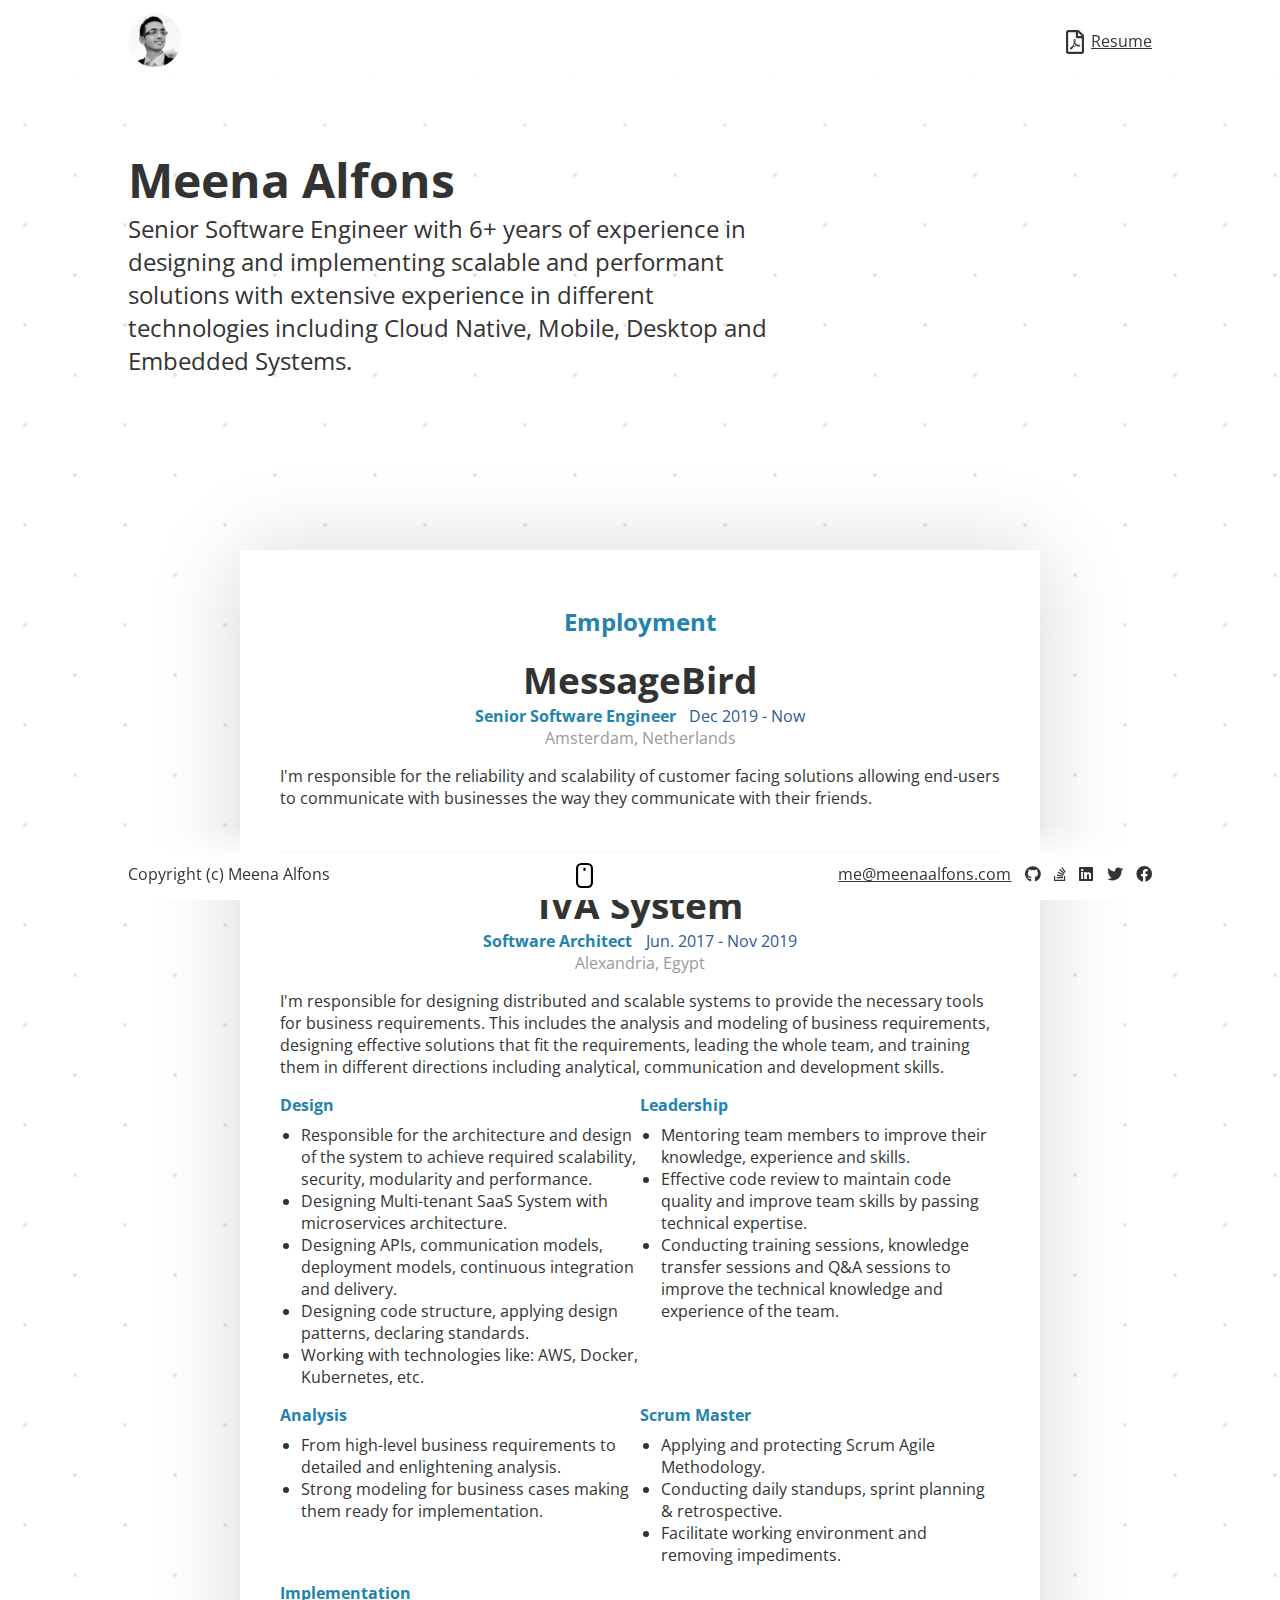
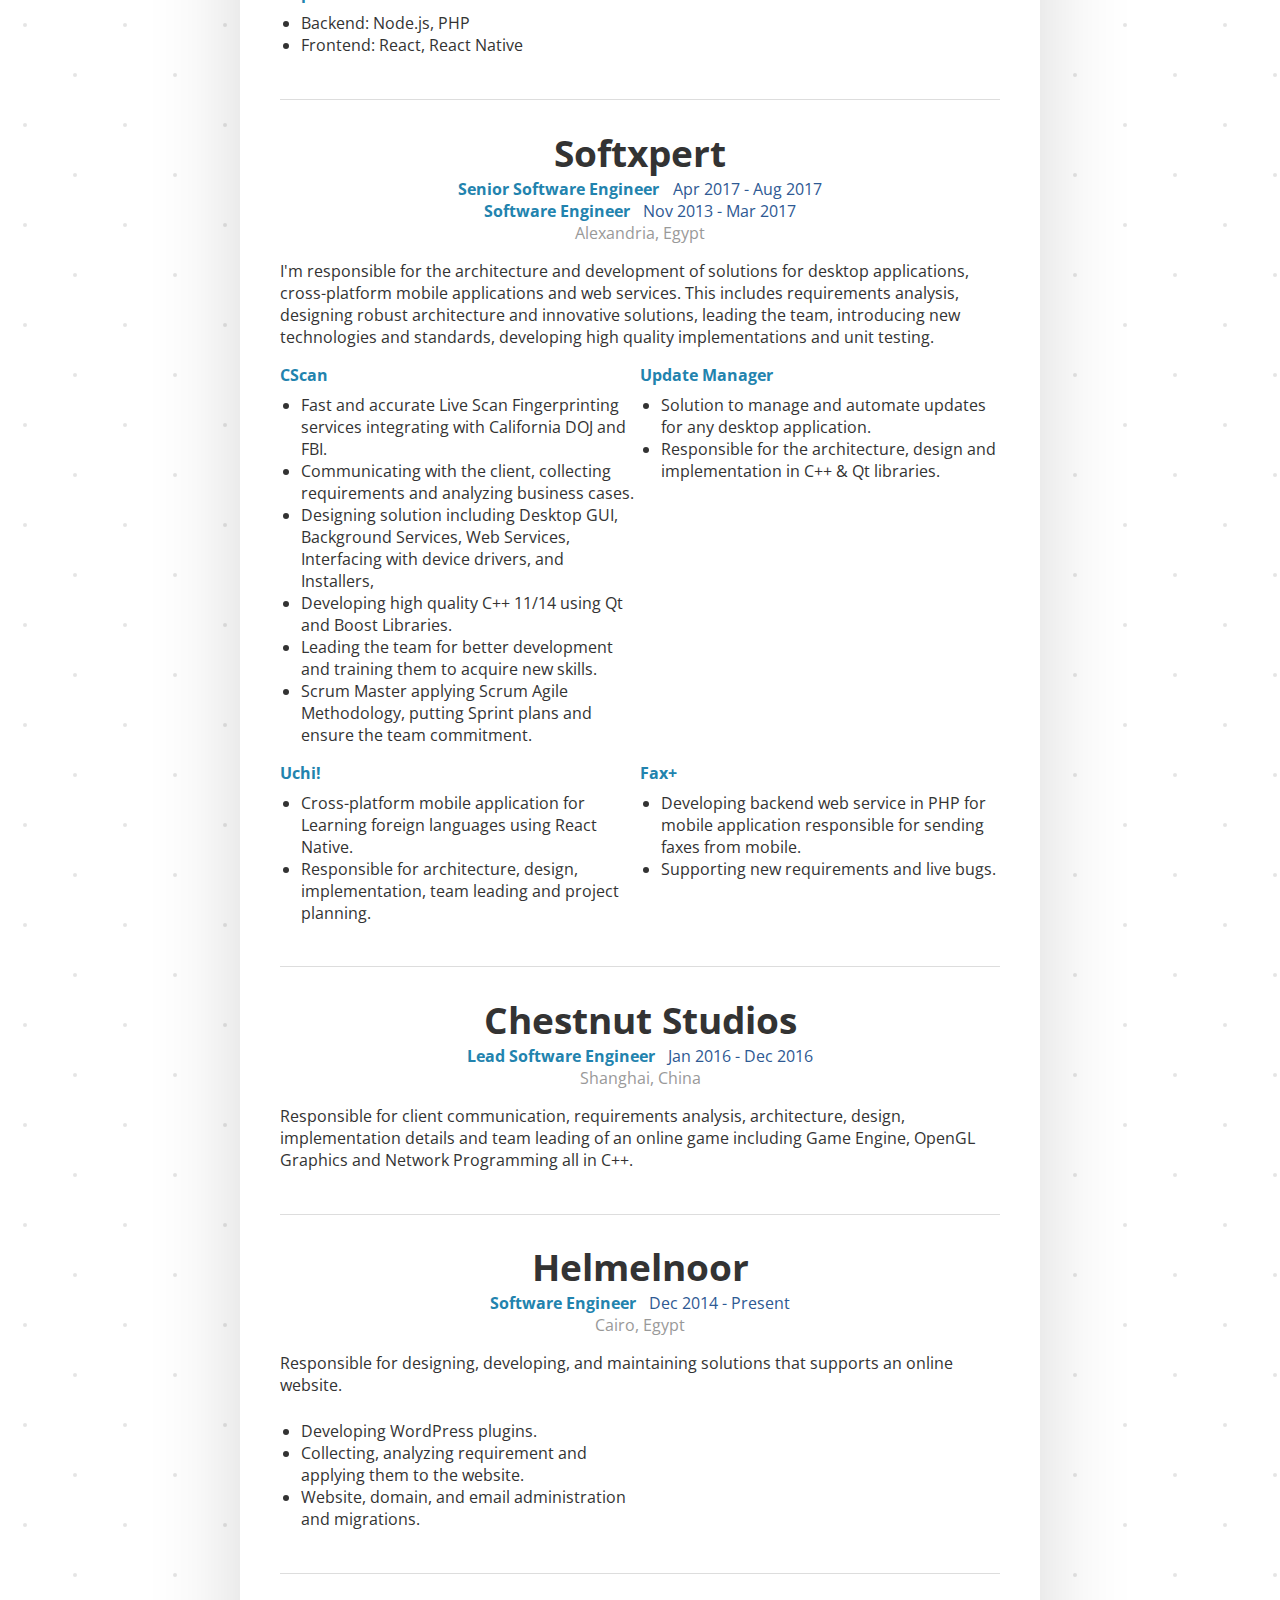
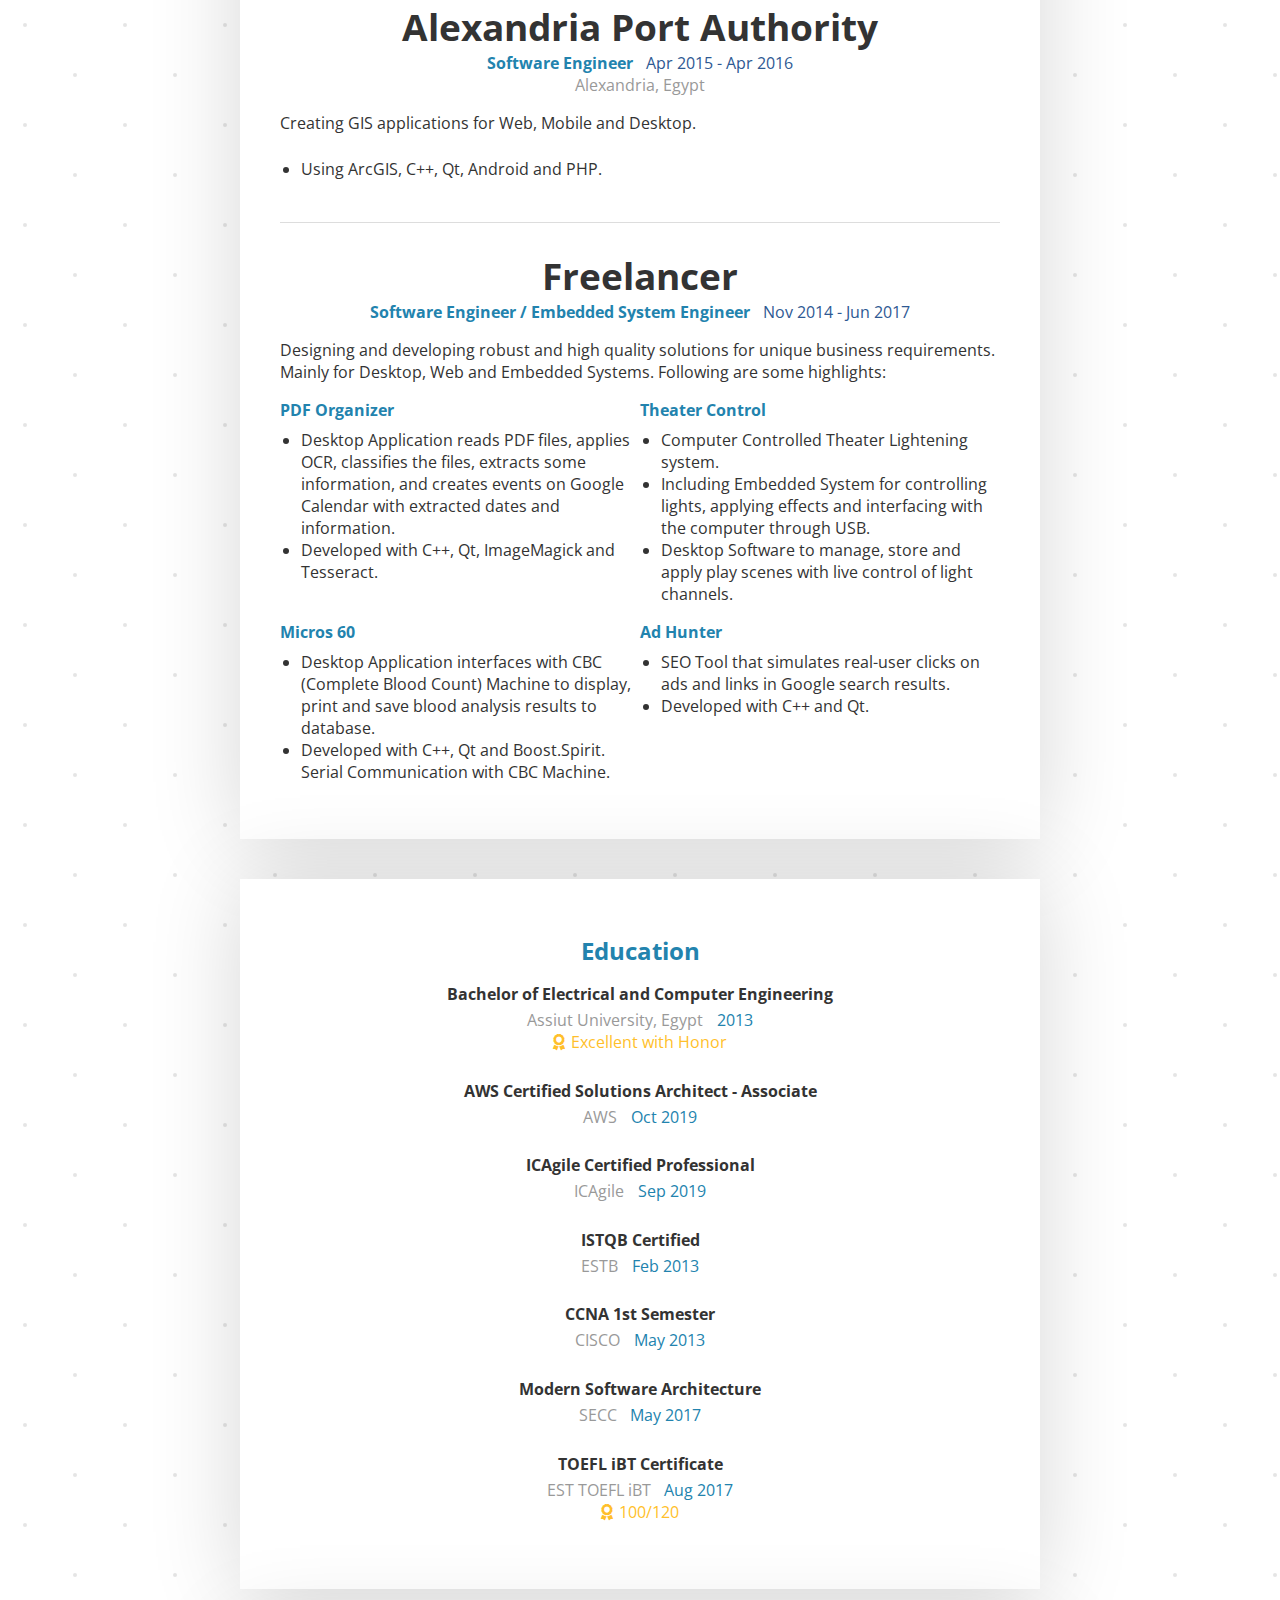
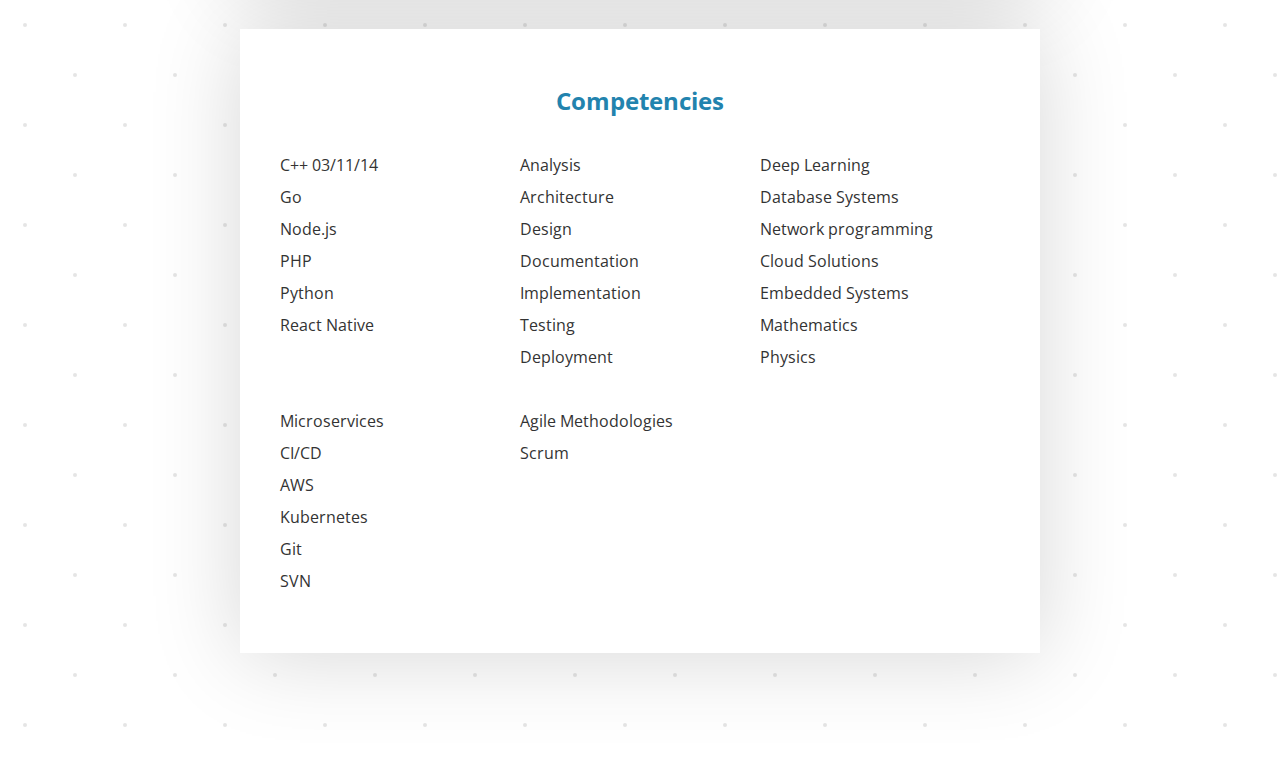
==== index.html @ bad16160 "Add index.html" ====
<!DOCTYPE html><html><head><title>Meena Alfons</title><meta name="viewport" content="width=device-width, initial-scale=1.0"><link rel="stylesheet" href="style.css"><link rel="stylesheet" href="https://fonts.googleapis.com/css?family=Open+Sans:400,700&amp;display=swap"><link rel="stylesheet" href="https://cdnjs.cloudflare.com/ajax/libs/font-awesome/5.8.2/css/all.min.css"><link rel="icon" href="favicon.ico" type="image/x-ico"><link rel="shortcut icon" href="favicon.ico" type="image/x-ico"></head><body><header id="header"><div id="logo"><a href="index.html"><img src="meena.png"></a></div><div id="links"><a class="link" href="MeenaAlfons.resume.pdf"><div class="far fa-file-pdf"></div><span>Resume</span></a></div></header><div id="content"><section id="landing"><div id="name">Meena Alfons</div><div class="summary">Senior Software Engineer with 6+ years of experience in designing and implementing scalable and performant solutions with extensive experience in different technologies including Cloud Native, Mobile, Desktop and Embedded Systems.</div></section><div class="cv-container"><div class="cv"><section><div class="section-title"><div class="shadow">Employment</div><div class="title">Employment</div></div><div class="employment" id="employment-0"><div class="emp-header"><div class="employer">MessageBird</div></div><div class="positions"><div class="position"><div class="title">Senior Software Engineer</div><div class="period">Dec 2019 - Now</div></div></div><div class="address">Amsterdam, Netherlands</div><div class="description"><div class="description-sub"><p>I'm responsible for the reliability and scalability of customer facing solutions allowing end-users to communicate with businesses the way they communicate with their friends.</p></div></div></div><div class="employment" id="employment-1"><div class="emp-header"><div class="employer">IVA System</div></div><div class="positions"><div class="position"><div class="title">Software Architect</div><div class="period">Jun. 2017 - Nov 2019</div></div></div><div class="address">Alexandria, Egypt</div><div class="description"><div class="description-sub"><p>I'm responsible for designing distributed and scalable systems to provide the necessary tools for business requirements. This includes the analysis and modeling of business requirements, designing effective solutions that fit the requirements, leading the whole team, and training them in different directions including analytical, communication and development skills.</p></div><div class="description-sub"><div class="desc-title">Design</div><ul><li>Responsible for the architecture and design of the system to achieve required scalability, security, modularity and performance.</li><li>Designing Multi-tenant SaaS System with microservices architecture.</li><li>Designing APIs, communication models, deployment models, continuous integration and delivery.</li><li>Designing code structure, applying design patterns, declaring standards.</li><li>Working with technologies like: AWS, Docker, Kubernetes, etc.</li></ul></div><div class="description-sub"><div class="desc-title">Leadership</div><ul><li>Mentoring team members to improve their knowledge, experience and skills.</li><li>Effective code review to maintain code quality and improve team skills by passing technical expertise.</li><li>Conducting training sessions, knowledge transfer sessions and Q&amp;A sessions to improve the technical knowledge and experience of the team.</li></ul></div><div class="description-sub"><div class="desc-title">Analysis</div><ul><li>From high-level business requirements to detailed and enlightening analysis.</li><li>Strong modeling for business cases making them ready for implementation.</li></ul></div><div class="description-sub"><div class="desc-title">Scrum Master</div><ul><li>Applying and protecting Scrum Agile Methodology.</li><li>Conducting daily standups, sprint planning &amp; retrospective.</li><li>Facilitate working environment and removing impediments.</li></ul></div><div class="description-sub"><div class="desc-title">Implementation</div><ul><li>Backend: Node.js, PHP</li><li>Frontend: React, React Native</li></ul></div></div></div><div class="employment" id="employment-2"><div class="emp-header"><div class="employer">Softxpert</div></div><div class="positions"><div class="position"><div class="title">Senior Software Engineer</div><div class="period">Apr 2017 - Aug 2017</div></div><div class="position"><div class="title">Software Engineer</div><div class="period">Nov 2013 - Mar 2017</div></div></div><div class="address">Alexandria, Egypt</div><div class="description"><div class="description-sub"><p>I'm responsible for the architecture and development of solutions for desktop applications, cross-platform mobile applications and web services. This includes requirements analysis, designing robust architecture and innovative solutions, leading the team, introducing new technologies and standards, developing high quality implementations and unit testing.</p></div><div class="description-sub"><div class="desc-title">CScan</div><ul><li>Fast and accurate Live Scan Fingerprinting services integrating with California DOJ and FBI.</li><li>Communicating with the client, collecting requirements and analyzing business cases.</li><li>Designing solution including Desktop GUI, Background Services, Web Services, Interfacing with device drivers, and Installers,</li><li>Developing high quality C++ 11/14 using Qt and Boost Libraries.</li><li>Leading the team for better development and training them to acquire new skills.</li><li>Scrum Master applying Scrum Agile Methodology, putting Sprint plans and ensure the team commitment.</li></ul></div><div class="description-sub"><div class="desc-title">Update Manager</div><ul><li>Solution to manage and automate updates for any desktop application.</li><li>Responsible for the architecture, design and implementation in C++ &amp; Qt libraries.</li></ul></div><div class="description-sub"><div class="desc-title">Uchi!</div><ul><li>Cross-platform mobile application for Learning foreign languages using React Native.</li><li>Responsible for architecture, design, implementation, team leading and project planning.</li></ul></div><div class="description-sub"><div class="desc-title">Fax+</div><ul><li>Developing backend web service in PHP for mobile application responsible for sending faxes from mobile.</li><li>Supporting new requirements and live bugs.</li></ul></div></div></div><div class="employment" id="employment-3"><div class="emp-header"><div class="employer">Chestnut Studios</div></div><div class="positions"><div class="position"><div class="title">Lead Software Engineer</div><div class="period">Jan 2016 - Dec 2016</div></div></div><div class="address">Shanghai, China</div><div class="description"><div class="description-sub"><p>Responsible for client communication, requirements analysis, architecture, design, implementation details and team leading of an online game including Game Engine, OpenGL Graphics and Network Programming all in C++.</p></div></div></div><div class="employment" id="employment-4"><div class="emp-header"><div class="employer">Helmelnoor</div></div><div class="positions"><div class="position"><div class="title">Software Engineer</div><div class="period">Dec 2014 - Present</div></div></div><div class="address">Cairo, Egypt</div><div class="description"><div class="description-sub"><p>Responsible for designing, developing, and maintaining solutions that supports an online website.</p></div><div class="description-sub"><ul><li>Developing WordPress plugins.</li><li>Collecting, analyzing requirement and applying them to the website.</li><li>Website, domain, and email administration and migrations.</li></ul></div></div></div><div class="employment" id="employment-5"><div class="emp-header"><div class="employer">Alexandria Port Authority</div></div><div class="positions"><div class="position"><div class="title">Software Engineer</div><div class="period">Apr 2015 - Apr 2016</div></div></div><div class="address">Alexandria, Egypt</div><div class="description"><div class="description-sub"><p>Creating GIS applications for Web, Mobile and Desktop.</p></div><div class="description-sub"><ul><li>Using ArcGIS, C++, Qt, Android and PHP.</li></ul></div></div></div><div class="employment" id="employment-6"><div class="emp-header"><div class="employer">Freelancer</div></div><div class="positions"><div class="position"><div class="title">Software Engineer / Embedded System Engineer</div><div class="period">Nov 2014 - Jun 2017</div></div></div><div class="address"></div><div class="description"><div class="description-sub"><p>Designing and developing robust and high quality solutions for unique business requirements. Mainly for Desktop, Web and Embedded Systems. Following are some highlights:</p></div><div class="description-sub"><div class="desc-title">PDF Organizer</div><ul><li>Desktop Application reads PDF files, applies OCR, classifies the files, extracts some information, and creates events on Google Calendar with extracted dates and information.</li><li>Developed with C++, Qt, ImageMagick and Tesseract.</li></ul></div><div class="description-sub"><div class="desc-title">Theater Control</div><ul><li>Computer Controlled Theater Lightening system.</li><li>Including Embedded System for controlling lights, applying effects and interfacing with the computer through USB.</li><li>Desktop Software to manage, store and apply play scenes with live control of light channels.</li></ul></div><div class="description-sub"><div class="desc-title">Micros 60</div><ul><li>Desktop Application interfaces with CBC (Complete Blood Count) Machine to display, print and save blood analysis results to database.</li><li>Developed with C++, Qt and Boost.Spirit. Serial Communication with CBC Machine.</li></ul></div><div class="description-sub"><div class="desc-title">Ad Hunter</div><ul><li>SEO Tool that simulates real-user clicks on ads and links in Google search results.</li><li>Developed with C++ and Qt.</li></ul></div></div></div></section><section><div class="section-title"><div class="shadow">Education</div><div class="title">Education</div></div><div class="education" id="education-0"><div class="name">Bachelor of Electrical and Computer Engineering</div><div class="edu-source-date"><div class="source">Assiut University, Egypt</div><div class="date">2013</div></div><div class="grade"><span class="fas fa-award"></span><span>Excellent with Honor</span></div></div><div class="education" id="education-1"><div class="name">AWS Certified Solutions Architect - Associate</div><div class="edu-source-date"><div class="source">AWS</div><div class="date">Oct 2019</div></div></div><div class="education" id="education-2"><div class="name">ICAgile Certified Professional</div><div class="edu-source-date"><div class="source">ICAgile</div><div class="date">Sep 2019</div></div></div><div class="education" id="education-3"><div class="name">ISTQB Certified</div><div class="edu-source-date"><div class="source">ESTB</div><div class="date">Feb 2013</div></div></div><div class="education" id="education-4"><div class="name">CCNA 1st Semester</div><div class="edu-source-date"><div class="source">CISCO</div><div class="date">May 2013</div></div></div><div class="education" id="education-5"><div class="name">Modern Software Architecture</div><div class="edu-source-date"><div class="source">SECC</div><div class="date">May 2017</div></div></div><div class="education" id="education-6"><div class="name">TOEFL iBT Certificate</div><div class="edu-source-date"><div class="source">EST TOEFL iBT</div><div class="date">Aug 2017</div></div><div class="grade"><span class="fas fa-award"></span><span>100/120</span></div></div></section><section><div class="section-title"><div class="shadow">Competencies</div><div class="title">Competencies</div></div><div class="competencies"><ul class="competency-group" id="competency-group-0"><li class="competency" id="competency-0">C++ 03/11/14</li><li class="competency" id="competency-1">Go</li><li class="competency" id="competency-2">Node.js</li><li class="competency" id="competency-3">PHP</li><li class="competency" id="competency-4">Python</li><li class="competency" id="competency-5">React Native</li></ul><ul class="competency-group" id="competency-group-1"><li class="competency" id="competency-0">Analysis</li><li class="competency" id="competency-1">Architecture</li><li class="competency" id="competency-2">Design</li><li class="competency" id="competency-3">Documentation</li><li class="competency" id="competency-4">Implementation</li><li class="competency" id="competency-5">Testing</li><li class="competency" id="competency-6">Deployment</li></ul><ul class="competency-group" id="competency-group-2"><li class="competency" id="competency-0">Deep Learning</li><li class="competency" id="competency-1">Database Systems</li><li class="competency" id="competency-2">Network programming</li><li class="competency" id="competency-3">Cloud Solutions</li><li class="competency" id="competency-4">Embedded Systems</li><li class="competency" id="competency-5">Mathematics</li><li class="competency" id="competency-6">Physics</li></ul><ul class="competency-group" id="competency-group-3"><li class="competency" id="competency-0">Microservices</li><li class="competency" id="competency-1">CI/CD</li><li class="competency" id="competency-2">AWS</li><li class="competency" id="competency-3">Kubernetes</li><li class="competency" id="competency-4">Git</li><li class="competency" id="competency-5">SVN</li></ul><ul class="competency-group" id="competency-group-4"><li class="competency" id="competency-0">Agile Methodologies</li><li class="competency" id="competency-1">Scrum</li></ul></div></section></div></div></div><footer id="footer"><div id="copyright">Copyright (c) Meena Alfons</div><div id="scroll"><img src="scroll.svg"></div><div id="contact"><a vlass="link" href="mailto:me@meenaalfons.com">me@meenaalfons.com</a><a class="link fab fa-github" href="https://github.com/MeenaAlfons"></a><a class="link fab fa-stack-overflow" href="https://stackoverflow.com/users/3997133/meena-alfons"></a><a class="link fab fa-linkedin" href="https://www.linkedin.com/in/MeenaAlfons/"></a><a class="link fab fa-twitter" href="https://twitter.com/MeenaAlfons"></a><a class="link fab fa-facebook" href="https://www.facebook.com/meena.alfons"></a></div></footer></body></html>
---- style.css ----
* {
  font-family: 'Open Sans', sans-serif;
  font-family: 'Open Sans', sans-serif;
}

* {
  color: #333333;
}

a.fab, a.fas, a.title {
  text-decoration: none;
}

body {
  margin: 0px;
  background-image: url(dots.svg);
  background-repeat: repeat;
}


@media (min-width: 600pt) {
  /* body {
    margin: auto;
    width: 75%;
  } */
  #header{
    padding-right: 10%;
    padding-left: 10%;
    width: 80%;
  }
  #footer{
    padding-right: 10%;
    padding-left: 10%;
    width: 80%;
  }
  .summary {
    width: 500pt;
  }
  .cv {
    width: 600pt;
  }
  .description-sub + .description-sub {
    width:50%;
  }
}

@media (max-width: 600pt) {
  /* body {
    margin: auto;
    width: 95%;
  } */
  #header{
    padding-right: 3%;
    padding-left: 3%;
    width: 94%;
  }
  #footer{
    padding-right: 3%;
    padding-left: 3%;
    width: 94%;
  }
  .cv {
    width: 95%;
  }
  .description-sub + .description-sub {
    width:100%; 
  }
}

/* Sticky header and footer */
#header{
  position:fixed;
  top:0;
}
#footer{
  position:fixed;
  bottom:0;
}
#content {
  padding-top: 80pt;
  padding-bottom: 50pt;
}

.cv-container {
  display: flex;
  justify-content: center;
}

.cv section {
  background: white;
  margin-top: 30pt;
  margin-bottom: 30pt;
  padding: 30pt;
  -webkit-box-shadow: 0px 3px 86px 0px rgba(0, 0, 0, 0.16);
  -moz-box-shadow: 0px 3px 86px 0px rgba(0, 0, 0, 0.16);
  box-shadow: 0px 3px 86px 0px rgba(0, 0, 0, 0.16);
}


#header {
  display: flex;
  flex-direction: row;
  justify-content: space-between;
  align-items: center;
  background: linear-gradient(to bottom, white 0%, white 55%, transparent);
  padding-top: 10pt;
  padding-bottom: 45pt;
}

#footer {
  display: flex;
  flex-direction: row;
  justify-content: space-between;
  background: linear-gradient(to top, white 0%, white 50%, transparent);
  padding-top:30pt;
  padding-bottom:5pt;
}

#contact .link {
  padding-left: 10pt;
}

#header .link {
  display: flex;
  font-size: 12pt; 
  padding-left: 20pt;
}

#scroll img {
  height: 25px;
}

.summary {
  font-size: 18pt;
}

#name {
  font-weight: bold;
  font-size: 36pt;
  padding-top:30pt;
}

#landing {
  width: 80%;
  padding-left: 10%;
  padding-right: 10%;
  padding-bottom: 100pt;
}

#logo img {
  width: 40pt;
  height:40pt;
}

.position {
  display:flex;
  justify-content: center;
  align-items: flex-end;
}

.emp-header {
  display: flex;
  flex-direction: column;
  align-items: center;
}

.emp-header .employer {
  font-size: 28pt;
  font-weight: bold;
}

.employment .title {
  padding-right: 10pt;
}

.employment .address {
  color: #999999;
}

.employment .title {
  color: #2283ae;
}

.employment .period {
  color: #2e5993;
}


.desc-title, .employment .title {
  font-weight: bold;
  color: #2283ae;
}

.employment .employer,
.employment .address {
  text-align: center;
}

.competencies {
  display: flex;
  flex-wrap: wrap;
}


.competency-group {
  min-width: 180pt;
}

.edu-source-date {
  display: flex;
  padding-top: 3pt;
}

.education .source {
  color: #999999;
  padding-right: 10pt;
}

.education .date {
  color: #2283ae;
}

.education .name {
  font-weight: bold;
}

.education .grade * {
  color: #ffbf2b;
}
.education .grade span + span {
  padding-left: 5pt;
}

ul.competency-group {
  list-style-type: none;
  padding-left: 0;
}

ul.competency-group li {
  line-height: 200%;
}

#links .far {
  font-size: 150%;
  padding-right: 5pt;
}

.section-title {
  display: flex;
  justify-content: center;
}

.section-title .title {
  color: #2283ae;
  font-weight: bold;
  font-size: 18pt;
  line-height: 48pt;
}

.section-title .shadow{
  position: absolute;
  font-weight: bold;
  font-size: 28pt;
  /* filter: blur(1px); */
  color: #F0F0F0;
  z-index: -1;
  letter-spacing: 2pt;
}

.education {
  display: flex;
  flex-direction: column;
  align-items: center;
  padding-bottom: 20pt;
}


.description {
  display: flex;
  flex-wrap: wrap;
}
.description-sub ul {
  padding-left: 16pt;
  margin-top: 6pt;
}

.employment + .employment {
  padding-top: 20pt;
  border-top: solid 1pt #dddddd;
  margin-top: 20pt;
}
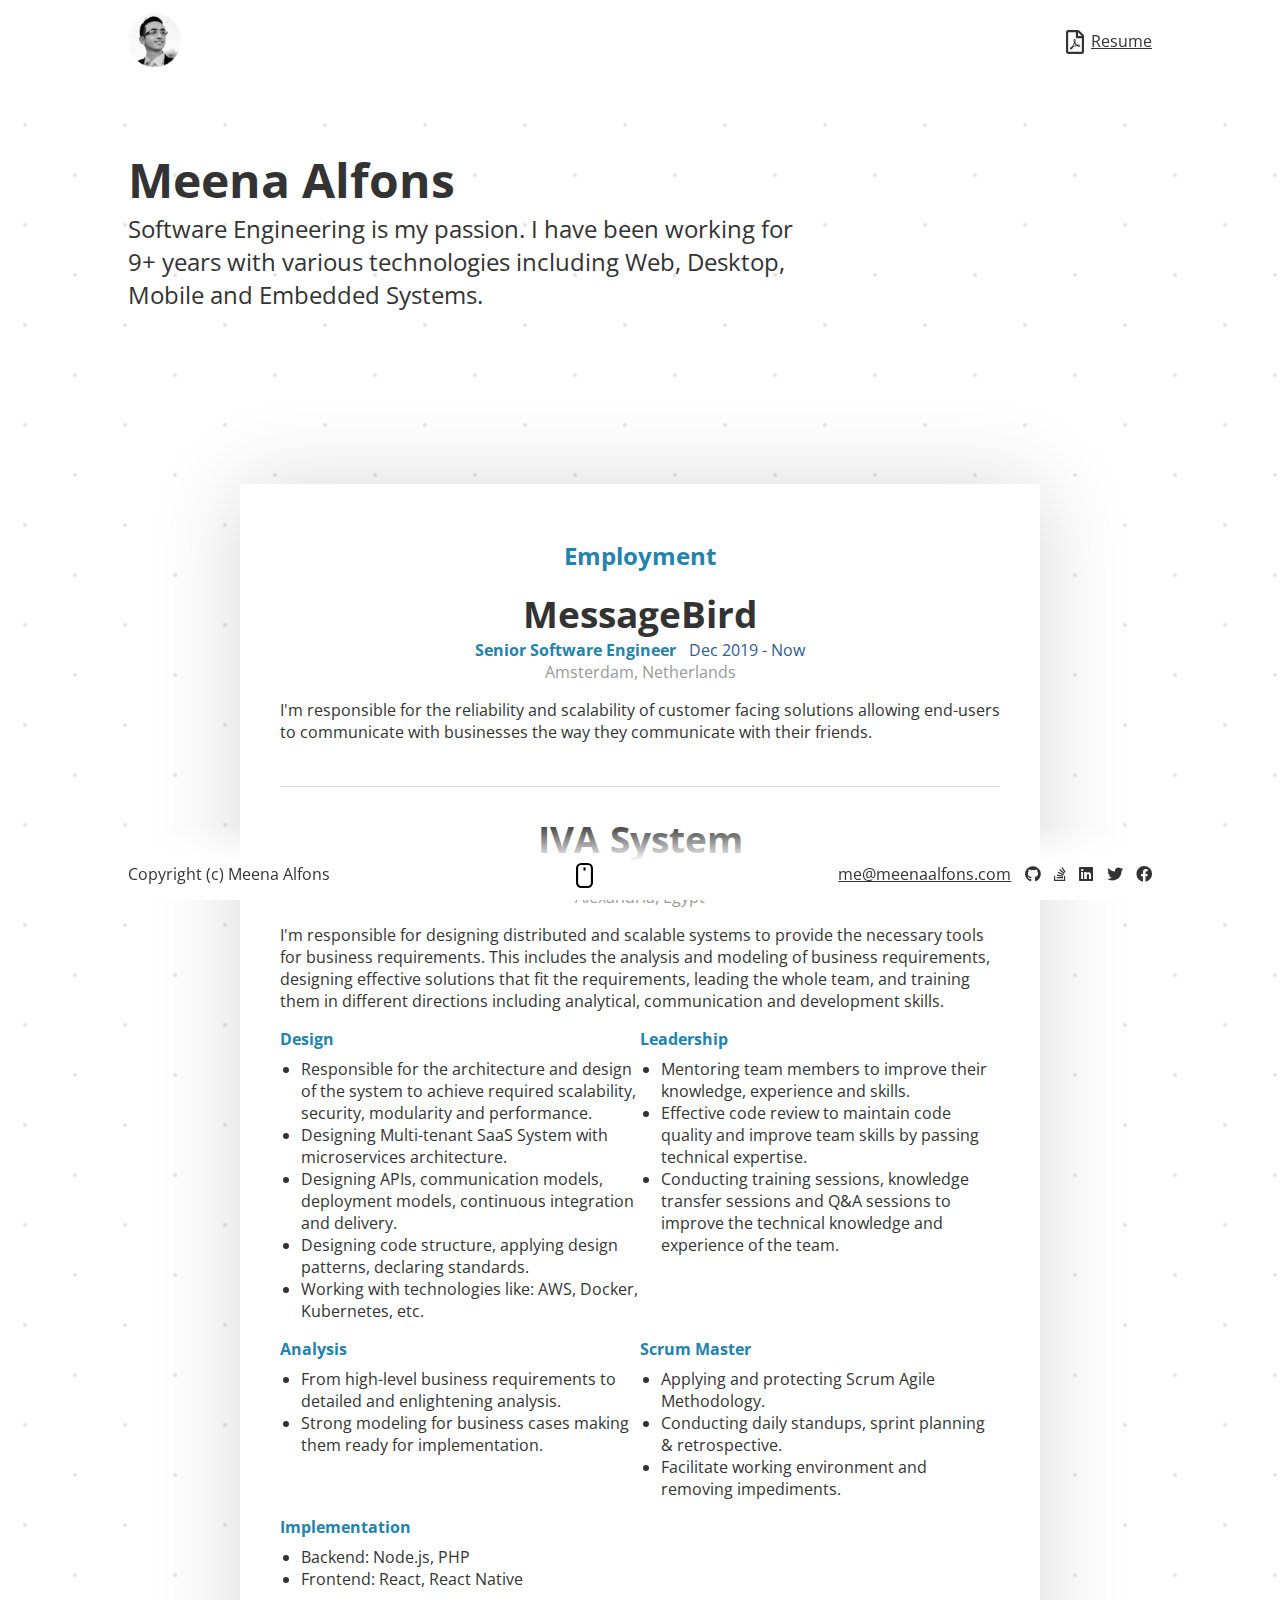
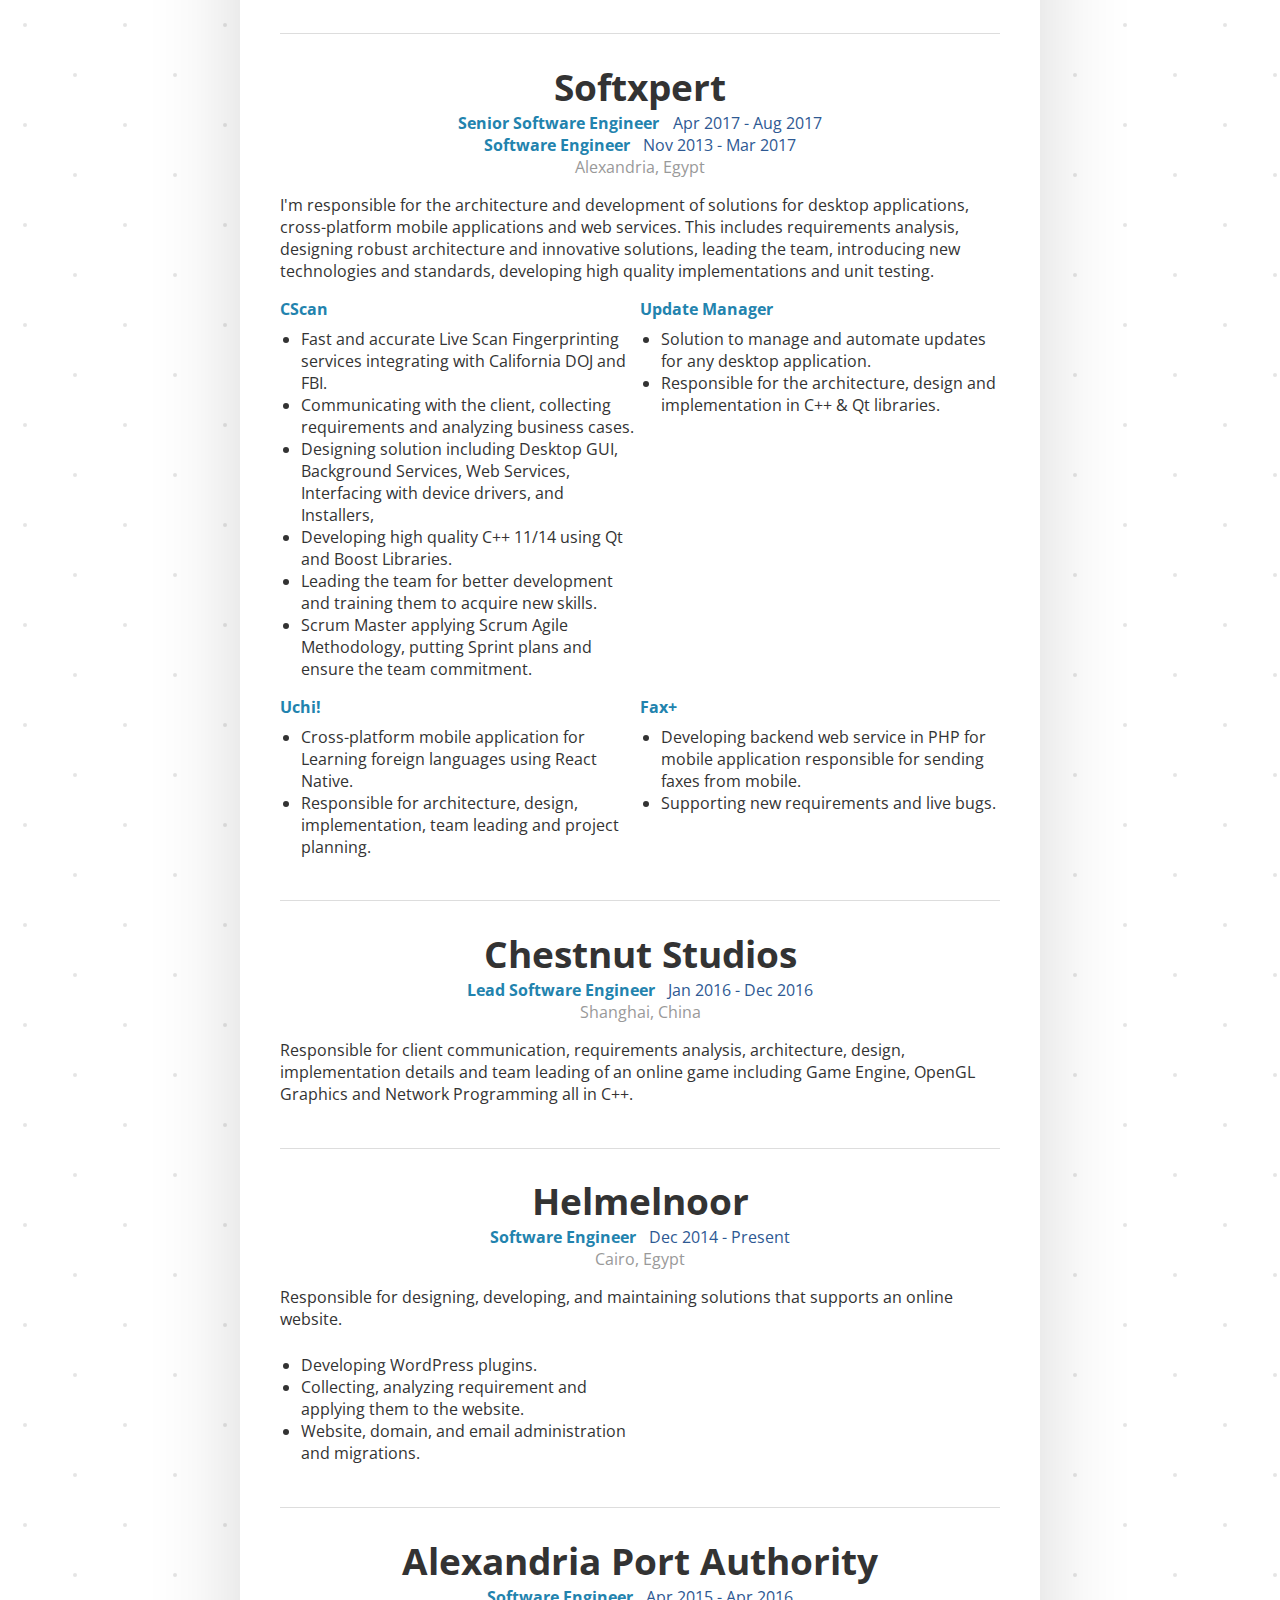
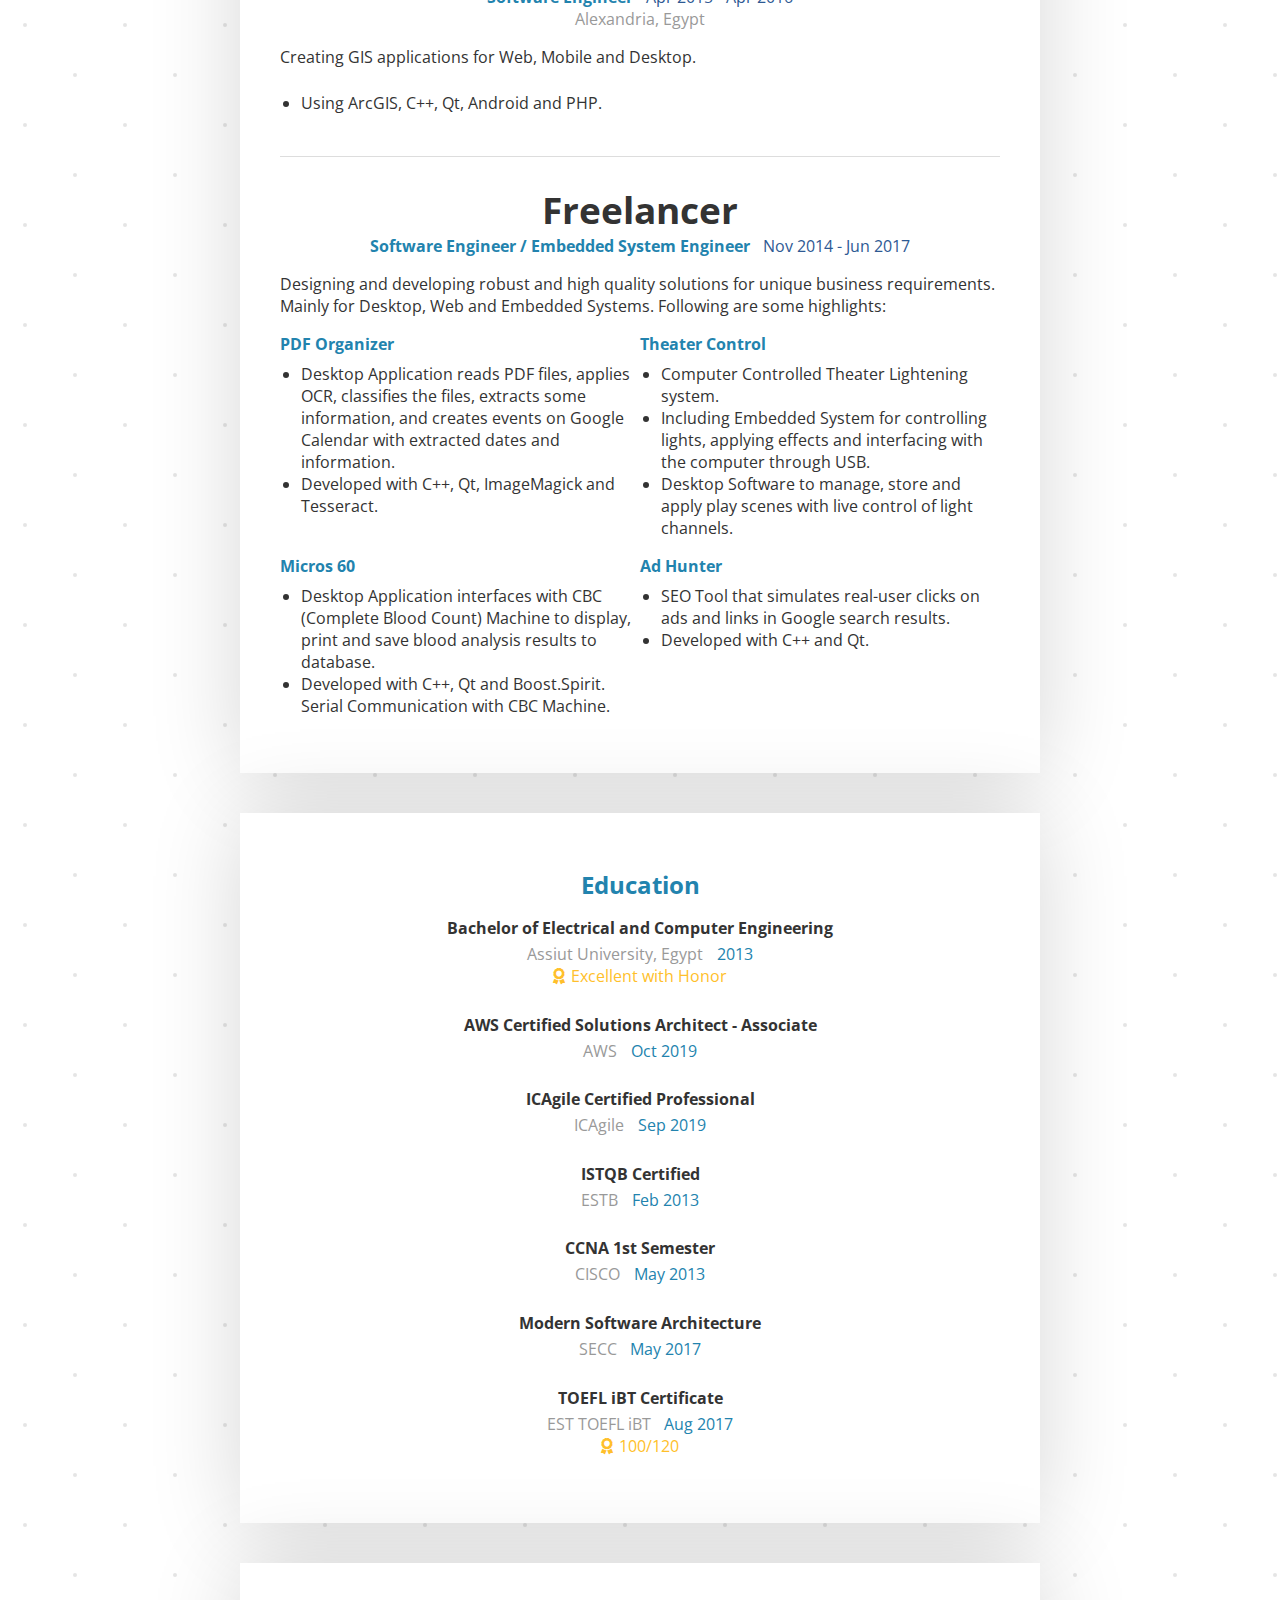
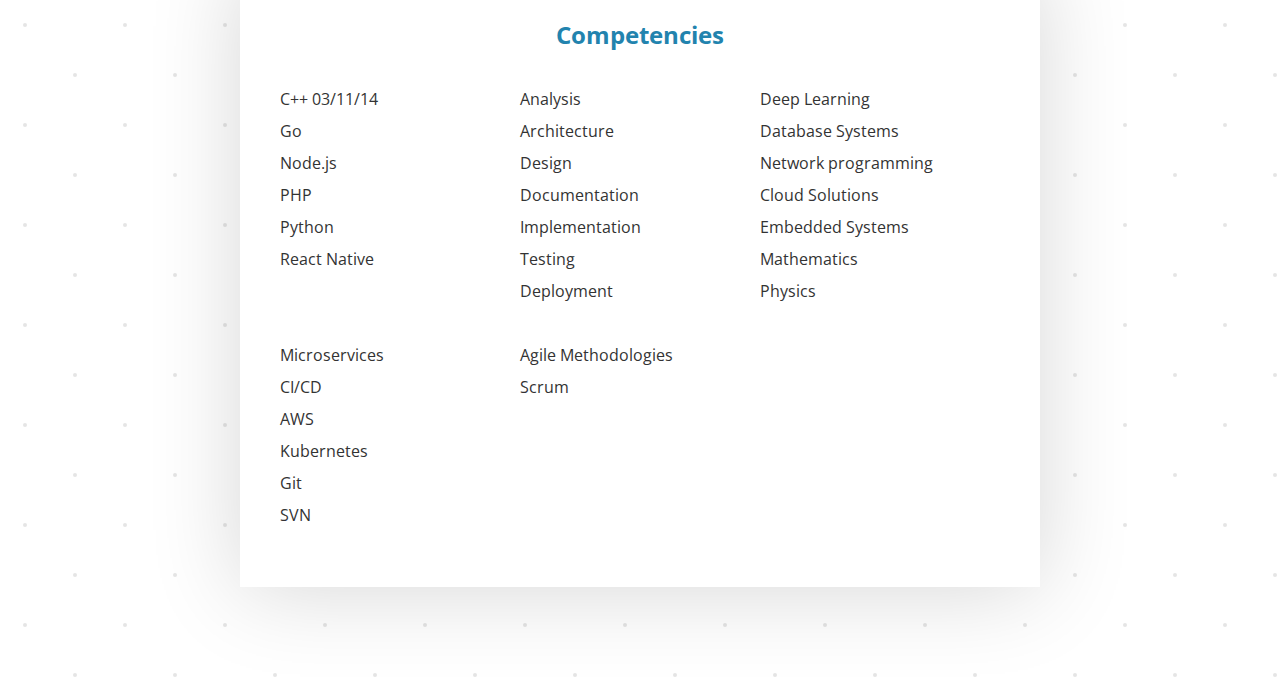
==== commit edbf81f9: "Update career summary" ====
--- a/index.html
+++ b/index.html
@@ -1 +1 @@
-<!DOCTYPE html><html><head><title>Meena Alfons</title><meta name="viewport" content="width=device-width, initial-scale=1.0"><link rel="stylesheet" href="style.css"><link rel="stylesheet" href="https://fonts.googleapis.com/css?family=Open+Sans:400,700&amp;display=swap"><link rel="stylesheet" href="https://cdnjs.cloudflare.com/ajax/libs/font-awesome/5.8.2/css/all.min.css"><link rel="icon" href="favicon.ico" type="image/x-ico"><link rel="shortcut icon" href="favicon.ico" type="image/x-ico"></head><body><header id="header"><div id="logo"><a href="index.html"><img src="meena.png"></a></div><div id="links"><a class="link" href="MeenaAlfons.resume.pdf"><div class="far fa-file-pdf"></div><span>Resume</span></a></div></header><div id="content"><section id="landing"><div id="name">Meena Alfons</div><div class="summary">Senior Software Engineer with 6+ years of experience in designing and implementing scalable and performant solutions with extensive experience in different technologies including Cloud Native, Mobile, Desktop and Embedded Systems.</div></section><div class="cv-container"><div class="cv"><section><div class="section-title"><div class="shadow">Employment</div><div class="title">Employment</div></div><div class="employment" id="employment-0"><div class="emp-header"><div class="employer">MessageBird</div></div><div class="positions"><div class="position"><div class="title">Senior Software Engineer</div><div class="period">Dec 2019 - Now</div></div></div><div class="address">Amsterdam, Netherlands</div><div class="description"><div class="description-sub"><p>I'm responsible for the reliability and scalability of customer facing solutions allowing end-users to communicate with businesses the way they communicate with their friends.</p></div></div></div><div class="employment" id="employment-1"><div class="emp-header"><div class="employer">IVA System</div></div><div class="positions"><div class="position"><div class="title">Software Architect</div><div class="period">Jun. 2017 - Nov 2019</div></div></div><div class="address">Alexandria, Egypt</div><div class="description"><div class="description-sub"><p>I'm responsible for designing distributed and scalable systems to provide the necessary tools for business requirements. This includes the analysis and modeling of business requirements, designing effective solutions that fit the requirements, leading the whole team, and training them in different directions including analytical, communication and development skills.</p></div><div class="description-sub"><div class="desc-title">Design</div><ul><li>Responsible for the architecture and design of the system to achieve required scalability, security, modularity and performance.</li><li>Designing Multi-tenant SaaS System with microservices architecture.</li><li>Designing APIs, communication models, deployment models, continuous integration and delivery.</li><li>Designing code structure, applying design patterns, declaring standards.</li><li>Working with technologies like: AWS, Docker, Kubernetes, etc.</li></ul></div><div class="description-sub"><div class="desc-title">Leadership</div><ul><li>Mentoring team members to improve their knowledge, experience and skills.</li><li>Effective code review to maintain code quality and improve team skills by passing technical expertise.</li><li>Conducting training sessions, knowledge transfer sessions and Q&amp;A sessions to improve the technical knowledge and experience of the team.</li></ul></div><div class="description-sub"><div class="desc-title">Analysis</div><ul><li>From high-level business requirements to detailed and enlightening analysis.</li><li>Strong modeling for business cases making them ready for implementation.</li></ul></div><div class="description-sub"><div class="desc-title">Scrum Master</div><ul><li>Applying and protecting Scrum Agile Methodology.</li><li>Conducting daily standups, sprint planning &amp; retrospective.</li><li>Facilitate working environment and removing impediments.</li></ul></div><div class="description-sub"><div class="desc-title">Implementation</div><ul><li>Backend: Node.js, PHP</li><li>Frontend: React, React Native</li></ul></div></div></div><div class="employment" id="employment-2"><div class="emp-header"><div class="employer">Softxpert</div></div><div class="positions"><div class="position"><div class="title">Senior Software Engineer</div><div class="period">Apr 2017 - Aug 2017</div></div><div class="position"><div class="title">Software Engineer</div><div class="period">Nov 2013 - Mar 2017</div></div></div><div class="address">Alexandria, Egypt</div><div class="description"><div class="description-sub"><p>I'm responsible for the architecture and development of solutions for desktop applications, cross-platform mobile applications and web services. This includes requirements analysis, designing robust architecture and innovative solutions, leading the team, introducing new technologies and standards, developing high quality implementations and unit testing.</p></div><div class="description-sub"><div class="desc-title">CScan</div><ul><li>Fast and accurate Live Scan Fingerprinting services integrating with California DOJ and FBI.</li><li>Communicating with the client, collecting requirements and analyzing business cases.</li><li>Designing solution including Desktop GUI, Background Services, Web Services, Interfacing with device drivers, and Installers,</li><li>Developing high quality C++ 11/14 using Qt and Boost Libraries.</li><li>Leading the team for better development and training them to acquire new skills.</li><li>Scrum Master applying Scrum Agile Methodology, putting Sprint plans and ensure the team commitment.</li></ul></div><div class="description-sub"><div class="desc-title">Update Manager</div><ul><li>Solution to manage and automate updates for any desktop application.</li><li>Responsible for the architecture, design and implementation in C++ &amp; Qt libraries.</li></ul></div><div class="description-sub"><div class="desc-title">Uchi!</div><ul><li>Cross-platform mobile application for Learning foreign languages using React Native.</li><li>Responsible for architecture, design, implementation, team leading and project planning.</li></ul></div><div class="description-sub"><div class="desc-title">Fax+</div><ul><li>Developing backend web service in PHP for mobile application responsible for sending faxes from mobile.</li><li>Supporting new requirements and live bugs.</li></ul></div></div></div><div class="employment" id="employment-3"><div class="emp-header"><div class="employer">Chestnut Studios</div></div><div class="positions"><div class="position"><div class="title">Lead Software Engineer</div><div class="period">Jan 2016 - Dec 2016</div></div></div><div class="address">Shanghai, China</div><div class="description"><div class="description-sub"><p>Responsible for client communication, requirements analysis, architecture, design, implementation details and team leading of an online game including Game Engine, OpenGL Graphics and Network Programming all in C++.</p></div></div></div><div class="employment" id="employment-4"><div class="emp-header"><div class="employer">Helmelnoor</div></div><div class="positions"><div class="position"><div class="title">Software Engineer</div><div class="period">Dec 2014 - Present</div></div></div><div class="address">Cairo, Egypt</div><div class="description"><div class="description-sub"><p>Responsible for designing, developing, and maintaining solutions that supports an online website.</p></div><div class="description-sub"><ul><li>Developing WordPress plugins.</li><li>Collecting, analyzing requirement and applying them to the website.</li><li>Website, domain, and email administration and migrations.</li></ul></div></div></div><div class="employment" id="employment-5"><div class="emp-header"><div class="employer">Alexandria Port Authority</div></div><div class="positions"><div class="position"><div class="title">Software Engineer</div><div class="period">Apr 2015 - Apr 2016</div></div></div><div class="address">Alexandria, Egypt</div><div class="description"><div class="description-sub"><p>Creating GIS applications for Web, Mobile and Desktop.</p></div><div class="description-sub"><ul><li>Using ArcGIS, C++, Qt, Android and PHP.</li></ul></div></div></div><div class="employment" id="employment-6"><div class="emp-header"><div class="employer">Freelancer</div></div><div class="positions"><div class="position"><div class="title">Software Engineer / Embedded System Engineer</div><div class="period">Nov 2014 - Jun 2017</div></div></div><div class="address"></div><div class="description"><div class="description-sub"><p>Designing and developing robust and high quality solutions for unique business requirements. Mainly for Desktop, Web and Embedded Systems. Following are some highlights:</p></div><div class="description-sub"><div class="desc-title">PDF Organizer</div><ul><li>Desktop Application reads PDF files, applies OCR, classifies the files, extracts some information, and creates events on Google Calendar with extracted dates and information.</li><li>Developed with C++, Qt, ImageMagick and Tesseract.</li></ul></div><div class="description-sub"><div class="desc-title">Theater Control</div><ul><li>Computer Controlled Theater Lightening system.</li><li>Including Embedded System for controlling lights, applying effects and interfacing with the computer through USB.</li><li>Desktop Software to manage, store and apply play scenes with live control of light channels.</li></ul></div><div class="description-sub"><div class="desc-title">Micros 60</div><ul><li>Desktop Application interfaces with CBC (Complete Blood Count) Machine to display, print and save blood analysis results to database.</li><li>Developed with C++, Qt and Boost.Spirit. Serial Communication with CBC Machine.</li></ul></div><div class="description-sub"><div class="desc-title">Ad Hunter</div><ul><li>SEO Tool that simulates real-user clicks on ads and links in Google search results.</li><li>Developed with C++ and Qt.</li></ul></div></div></div></section><section><div class="section-title"><div class="shadow">Education</div><div class="title">Education</div></div><div class="education" id="education-0"><div class="name">Bachelor of Electrical and Computer Engineering</div><div class="edu-source-date"><div class="source">Assiut University, Egypt</div><div class="date">2013</div></div><div class="grade"><span class="fas fa-award"></span><span>Excellent with Honor</span></div></div><div class="education" id="education-1"><div class="name">AWS Certified Solutions Architect - Associate</div><div class="edu-source-date"><div class="source">AWS</div><div class="date">Oct 2019</div></div></div><div class="education" id="education-2"><div class="name">ICAgile Certified Professional</div><div class="edu-source-date"><div class="source">ICAgile</div><div class="date">Sep 2019</div></div></div><div class="education" id="education-3"><div class="name">ISTQB Certified</div><div class="edu-source-date"><div class="source">ESTB</div><div class="date">Feb 2013</div></div></div><div class="education" id="education-4"><div class="name">CCNA 1st Semester</div><div class="edu-source-date"><div class="source">CISCO</div><div class="date">May 2013</div></div></div><div class="education" id="education-5"><div class="name">Modern Software Architecture</div><div class="edu-source-date"><div class="source">SECC</div><div class="date">May 2017</div></div></div><div class="education" id="education-6"><div class="name">TOEFL iBT Certificate</div><div class="edu-source-date"><div class="source">EST TOEFL iBT</div><div class="date">Aug 2017</div></div><div class="grade"><span class="fas fa-award"></span><span>100/120</span></div></div></section><section><div class="section-title"><div class="shadow">Competencies</div><div class="title">Competencies</div></div><div class="competencies"><ul class="competency-group" id="competency-group-0"><li class="competency" id="competency-0">C++ 03/11/14</li><li class="competency" id="competency-1">Go</li><li class="competency" id="competency-2">Node.js</li><li class="competency" id="competency-3">PHP</li><li class="competency" id="competency-4">Python</li><li class="competency" id="competency-5">React Native</li></ul><ul class="competency-group" id="competency-group-1"><li class="competency" id="competency-0">Analysis</li><li class="competency" id="competency-1">Architecture</li><li class="competency" id="competency-2">Design</li><li class="competency" id="competency-3">Documentation</li><li class="competency" id="competency-4">Implementation</li><li class="competency" id="competency-5">Testing</li><li class="competency" id="competency-6">Deployment</li></ul><ul class="competency-group" id="competency-group-2"><li class="competency" id="competency-0">Deep Learning</li><li class="competency" id="competency-1">Database Systems</li><li class="competency" id="competency-2">Network programming</li><li class="competency" id="competency-3">Cloud Solutions</li><li class="competency" id="competency-4">Embedded Systems</li><li class="competency" id="competency-5">Mathematics</li><li class="competency" id="competency-6">Physics</li></ul><ul class="competency-group" id="competency-group-3"><li class="competency" id="competency-0">Microservices</li><li class="competency" id="competency-1">CI/CD</li><li class="competency" id="competency-2">AWS</li><li class="competency" id="competency-3">Kubernetes</li><li class="competency" id="competency-4">Git</li><li class="competency" id="competency-5">SVN</li></ul><ul class="competency-group" id="competency-group-4"><li class="competency" id="competency-0">Agile Methodologies</li><li class="competency" id="competency-1">Scrum</li></ul></div></section></div></div></div><footer id="footer"><div id="copyright">Copyright (c) Meena Alfons</div><div id="scroll"><img src="scroll.svg"></div><div id="contact"><a vlass="link" href="mailto:me@meenaalfons.com">me@meenaalfons.com</a><a class="link fab fa-github" href="https://github.com/MeenaAlfons"></a><a class="link fab fa-stack-overflow" href="https://stackoverflow.com/users/3997133/meena-alfons"></a><a class="link fab fa-linkedin" href="https://www.linkedin.com/in/MeenaAlfons/"></a><a class="link fab fa-twitter" href="https://twitter.com/MeenaAlfons"></a><a class="link fab fa-facebook" href="https://www.facebook.com/meena.alfons"></a></div></footer></body></html>+<!DOCTYPE html><html><head><title>Meena Alfons</title><meta name="viewport" content="width=device-width, initial-scale=1.0"><link rel="stylesheet" href="style.css"><link rel="stylesheet" href="https://fonts.googleapis.com/css?family=Open+Sans:400,700&amp;display=swap"><link rel="stylesheet" href="https://cdnjs.cloudflare.com/ajax/libs/font-awesome/5.8.2/css/all.min.css"><link rel="icon" href="favicon.ico" type="image/x-ico"><link rel="shortcut icon" href="favicon.ico" type="image/x-ico"></head><body><header id="header"><div id="logo"><a href="index.html"><img src="meena.png"></a></div><div id="links"><a class="link" href="MeenaAlfons.resume.pdf"><div class="far fa-file-pdf"></div><span>Resume</span></a></div></header><div id="content"><section id="landing"><div id="name">Meena Alfons</div><div class="summary">Software Engineering is my passion. I have been working for 9+ years with various technologies including Web, Desktop, Mobile and Embedded Systems.</div></section><div class="cv-container"><div class="cv"><section><div class="section-title"><div class="shadow">Employment</div><div class="title">Employment</div></div><div class="employment" id="employment-0"><div class="emp-header"><div class="employer">MessageBird</div></div><div class="positions"><div class="position"><div class="title">Senior Software Engineer</div><div class="period">Dec 2019 - Now</div></div></div><div class="address">Amsterdam, Netherlands</div><div class="description"><div class="description-sub"><p>I'm responsible for the reliability and scalability of customer facing solutions allowing end-users to communicate with businesses the way they communicate with their friends.</p></div></div></div><div class="employment" id="employment-1"><div class="emp-header"><div class="employer">IVA System</div></div><div class="positions"><div class="position"><div class="title">Software Architect</div><div class="period">Jun. 2017 - Nov 2019</div></div></div><div class="address">Alexandria, Egypt</div><div class="description"><div class="description-sub"><p>I'm responsible for designing distributed and scalable systems to provide the necessary tools for business requirements. This includes the analysis and modeling of business requirements, designing effective solutions that fit the requirements, leading the whole team, and training them in different directions including analytical, communication and development skills.</p></div><div class="description-sub"><div class="desc-title">Design</div><ul><li>Responsible for the architecture and design of the system to achieve required scalability, security, modularity and performance.</li><li>Designing Multi-tenant SaaS System with microservices architecture.</li><li>Designing APIs, communication models, deployment models, continuous integration and delivery.</li><li>Designing code structure, applying design patterns, declaring standards.</li><li>Working with technologies like: AWS, Docker, Kubernetes, etc.</li></ul></div><div class="description-sub"><div class="desc-title">Leadership</div><ul><li>Mentoring team members to improve their knowledge, experience and skills.</li><li>Effective code review to maintain code quality and improve team skills by passing technical expertise.</li><li>Conducting training sessions, knowledge transfer sessions and Q&amp;A sessions to improve the technical knowledge and experience of the team.</li></ul></div><div class="description-sub"><div class="desc-title">Analysis</div><ul><li>From high-level business requirements to detailed and enlightening analysis.</li><li>Strong modeling for business cases making them ready for implementation.</li></ul></div><div class="description-sub"><div class="desc-title">Scrum Master</div><ul><li>Applying and protecting Scrum Agile Methodology.</li><li>Conducting daily standups, sprint planning &amp; retrospective.</li><li>Facilitate working environment and removing impediments.</li></ul></div><div class="description-sub"><div class="desc-title">Implementation</div><ul><li>Backend: Node.js, PHP</li><li>Frontend: React, React Native</li></ul></div></div></div><div class="employment" id="employment-2"><div class="emp-header"><div class="employer">Softxpert</div></div><div class="positions"><div class="position"><div class="title">Senior Software Engineer</div><div class="period">Apr 2017 - Aug 2017</div></div><div class="position"><div class="title">Software Engineer</div><div class="period">Nov 2013 - Mar 2017</div></div></div><div class="address">Alexandria, Egypt</div><div class="description"><div class="description-sub"><p>I'm responsible for the architecture and development of solutions for desktop applications, cross-platform mobile applications and web services. This includes requirements analysis, designing robust architecture and innovative solutions, leading the team, introducing new technologies and standards, developing high quality implementations and unit testing.</p></div><div class="description-sub"><div class="desc-title">CScan</div><ul><li>Fast and accurate Live Scan Fingerprinting services integrating with California DOJ and FBI.</li><li>Communicating with the client, collecting requirements and analyzing business cases.</li><li>Designing solution including Desktop GUI, Background Services, Web Services, Interfacing with device drivers, and Installers,</li><li>Developing high quality C++ 11/14 using Qt and Boost Libraries.</li><li>Leading the team for better development and training them to acquire new skills.</li><li>Scrum Master applying Scrum Agile Methodology, putting Sprint plans and ensure the team commitment.</li></ul></div><div class="description-sub"><div class="desc-title">Update Manager</div><ul><li>Solution to manage and automate updates for any desktop application.</li><li>Responsible for the architecture, design and implementation in C++ &amp; Qt libraries.</li></ul></div><div class="description-sub"><div class="desc-title">Uchi!</div><ul><li>Cross-platform mobile application for Learning foreign languages using React Native.</li><li>Responsible for architecture, design, implementation, team leading and project planning.</li></ul></div><div class="description-sub"><div class="desc-title">Fax+</div><ul><li>Developing backend web service in PHP for mobile application responsible for sending faxes from mobile.</li><li>Supporting new requirements and live bugs.</li></ul></div></div></div><div class="employment" id="employment-3"><div class="emp-header"><div class="employer">Chestnut Studios</div></div><div class="positions"><div class="position"><div class="title">Lead Software Engineer</div><div class="period">Jan 2016 - Dec 2016</div></div></div><div class="address">Shanghai, China</div><div class="description"><div class="description-sub"><p>Responsible for client communication, requirements analysis, architecture, design, implementation details and team leading of an online game including Game Engine, OpenGL Graphics and Network Programming all in C++.</p></div></div></div><div class="employment" id="employment-4"><div class="emp-header"><div class="employer">Helmelnoor</div></div><div class="positions"><div class="position"><div class="title">Software Engineer</div><div class="period">Dec 2014 - Present</div></div></div><div class="address">Cairo, Egypt</div><div class="description"><div class="description-sub"><p>Responsible for designing, developing, and maintaining solutions that supports an online website.</p></div><div class="description-sub"><ul><li>Developing WordPress plugins.</li><li>Collecting, analyzing requirement and applying them to the website.</li><li>Website, domain, and email administration and migrations.</li></ul></div></div></div><div class="employment" id="employment-5"><div class="emp-header"><div class="employer">Alexandria Port Authority</div></div><div class="positions"><div class="position"><div class="title">Software Engineer</div><div class="period">Apr 2015 - Apr 2016</div></div></div><div class="address">Alexandria, Egypt</div><div class="description"><div class="description-sub"><p>Creating GIS applications for Web, Mobile and Desktop.</p></div><div class="description-sub"><ul><li>Using ArcGIS, C++, Qt, Android and PHP.</li></ul></div></div></div><div class="employment" id="employment-6"><div class="emp-header"><div class="employer">Freelancer</div></div><div class="positions"><div class="position"><div class="title">Software Engineer / Embedded System Engineer</div><div class="period">Nov 2014 - Jun 2017</div></div></div><div class="address"></div><div class="description"><div class="description-sub"><p>Designing and developing robust and high quality solutions for unique business requirements. Mainly for Desktop, Web and Embedded Systems. Following are some highlights:</p></div><div class="description-sub"><div class="desc-title">PDF Organizer</div><ul><li>Desktop Application reads PDF files, applies OCR, classifies the files, extracts some information, and creates events on Google Calendar with extracted dates and information.</li><li>Developed with C++, Qt, ImageMagick and Tesseract.</li></ul></div><div class="description-sub"><div class="desc-title">Theater Control</div><ul><li>Computer Controlled Theater Lightening system.</li><li>Including Embedded System for controlling lights, applying effects and interfacing with the computer through USB.</li><li>Desktop Software to manage, store and apply play scenes with live control of light channels.</li></ul></div><div class="description-sub"><div class="desc-title">Micros 60</div><ul><li>Desktop Application interfaces with CBC (Complete Blood Count) Machine to display, print and save blood analysis results to database.</li><li>Developed with C++, Qt and Boost.Spirit. Serial Communication with CBC Machine.</li></ul></div><div class="description-sub"><div class="desc-title">Ad Hunter</div><ul><li>SEO Tool that simulates real-user clicks on ads and links in Google search results.</li><li>Developed with C++ and Qt.</li></ul></div></div></div></section><section><div class="section-title"><div class="shadow">Education</div><div class="title">Education</div></div><div class="education" id="education-0"><div class="name">Bachelor of Electrical and Computer Engineering</div><div class="edu-source-date"><div class="source">Assiut University, Egypt</div><div class="date">2013</div></div><div class="grade"><span class="fas fa-award"></span><span>Excellent with Honor</span></div></div><div class="education" id="education-1"><div class="name">AWS Certified Solutions Architect - Associate</div><div class="edu-source-date"><div class="source">AWS</div><div class="date">Oct 2019</div></div></div><div class="education" id="education-2"><div class="name">ICAgile Certified Professional</div><div class="edu-source-date"><div class="source">ICAgile</div><div class="date">Sep 2019</div></div></div><div class="education" id="education-3"><div class="name">ISTQB Certified</div><div class="edu-source-date"><div class="source">ESTB</div><div class="date">Feb 2013</div></div></div><div class="education" id="education-4"><div class="name">CCNA 1st Semester</div><div class="edu-source-date"><div class="source">CISCO</div><div class="date">May 2013</div></div></div><div class="education" id="education-5"><div class="name">Modern Software Architecture</div><div class="edu-source-date"><div class="source">SECC</div><div class="date">May 2017</div></div></div><div class="education" id="education-6"><div class="name">TOEFL iBT Certificate</div><div class="edu-source-date"><div class="source">EST TOEFL iBT</div><div class="date">Aug 2017</div></div><div class="grade"><span class="fas fa-award"></span><span>100/120</span></div></div></section><section><div class="section-title"><div class="shadow">Competencies</div><div class="title">Competencies</div></div><div class="competencies"><ul class="competency-group" id="competency-group-0"><li class="competency" id="competency-0">C++ 03/11/14</li><li class="competency" id="competency-1">Go</li><li class="competency" id="competency-2">Node.js</li><li class="competency" id="competency-3">PHP</li><li class="competency" id="competency-4">Python</li><li class="competency" id="competency-5">React Native</li></ul><ul class="competency-group" id="competency-group-1"><li class="competency" id="competency-0">Analysis</li><li class="competency" id="competency-1">Architecture</li><li class="competency" id="competency-2">Design</li><li class="competency" id="competency-3">Documentation</li><li class="competency" id="competency-4">Implementation</li><li class="competency" id="competency-5">Testing</li><li class="competency" id="competency-6">Deployment</li></ul><ul class="competency-group" id="competency-group-2"><li class="competency" id="competency-0">Deep Learning</li><li class="competency" id="competency-1">Database Systems</li><li class="competency" id="competency-2">Network programming</li><li class="competency" id="competency-3">Cloud Solutions</li><li class="competency" id="competency-4">Embedded Systems</li><li class="competency" id="competency-5">Mathematics</li><li class="competency" id="competency-6">Physics</li></ul><ul class="competency-group" id="competency-group-3"><li class="competency" id="competency-0">Microservices</li><li class="competency" id="competency-1">CI/CD</li><li class="competency" id="competency-2">AWS</li><li class="competency" id="competency-3">Kubernetes</li><li class="competency" id="competency-4">Git</li><li class="competency" id="competency-5">SVN</li></ul><ul class="competency-group" id="competency-group-4"><li class="competency" id="competency-0">Agile Methodologies</li><li class="competency" id="competency-1">Scrum</li></ul></div></section></div></div></div><footer id="footer"><div id="copyright">Copyright (c) Meena Alfons</div><div id="scroll"><img src="scroll.svg"></div><div id="contact"><a vlass="link" href="mailto:me@meenaalfons.com">me@meenaalfons.com</a><a class="link fab fa-github" href="https://github.com/MeenaAlfons"></a><a class="link fab fa-stack-overflow" href="https://stackoverflow.com/users/3997133/meena-alfons"></a><a class="link fab fa-linkedin" href="https://www.linkedin.com/in/MeenaAlfons/"></a><a class="link fab fa-twitter" href="https://twitter.com/MeenaAlfons"></a><a class="link fab fa-facebook" href="https://www.facebook.com/meena.alfons"></a></div></footer></body></html>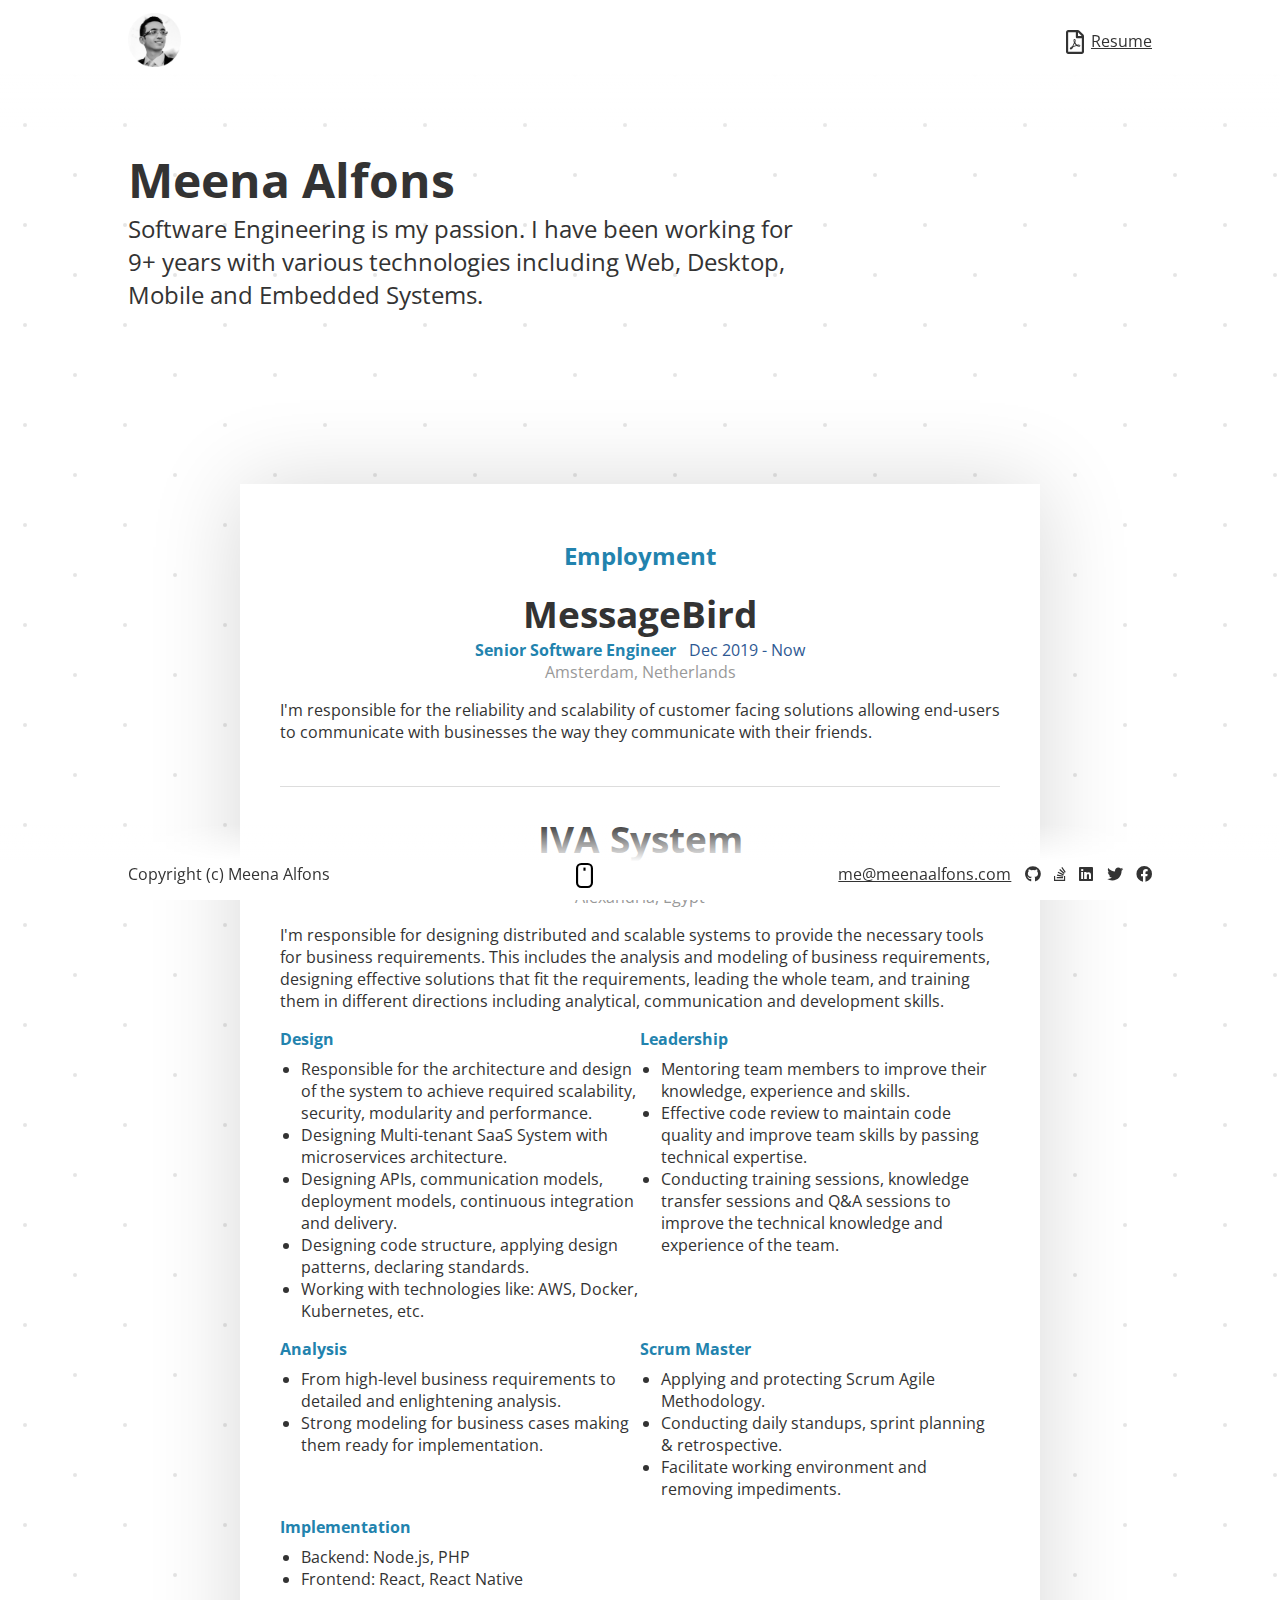
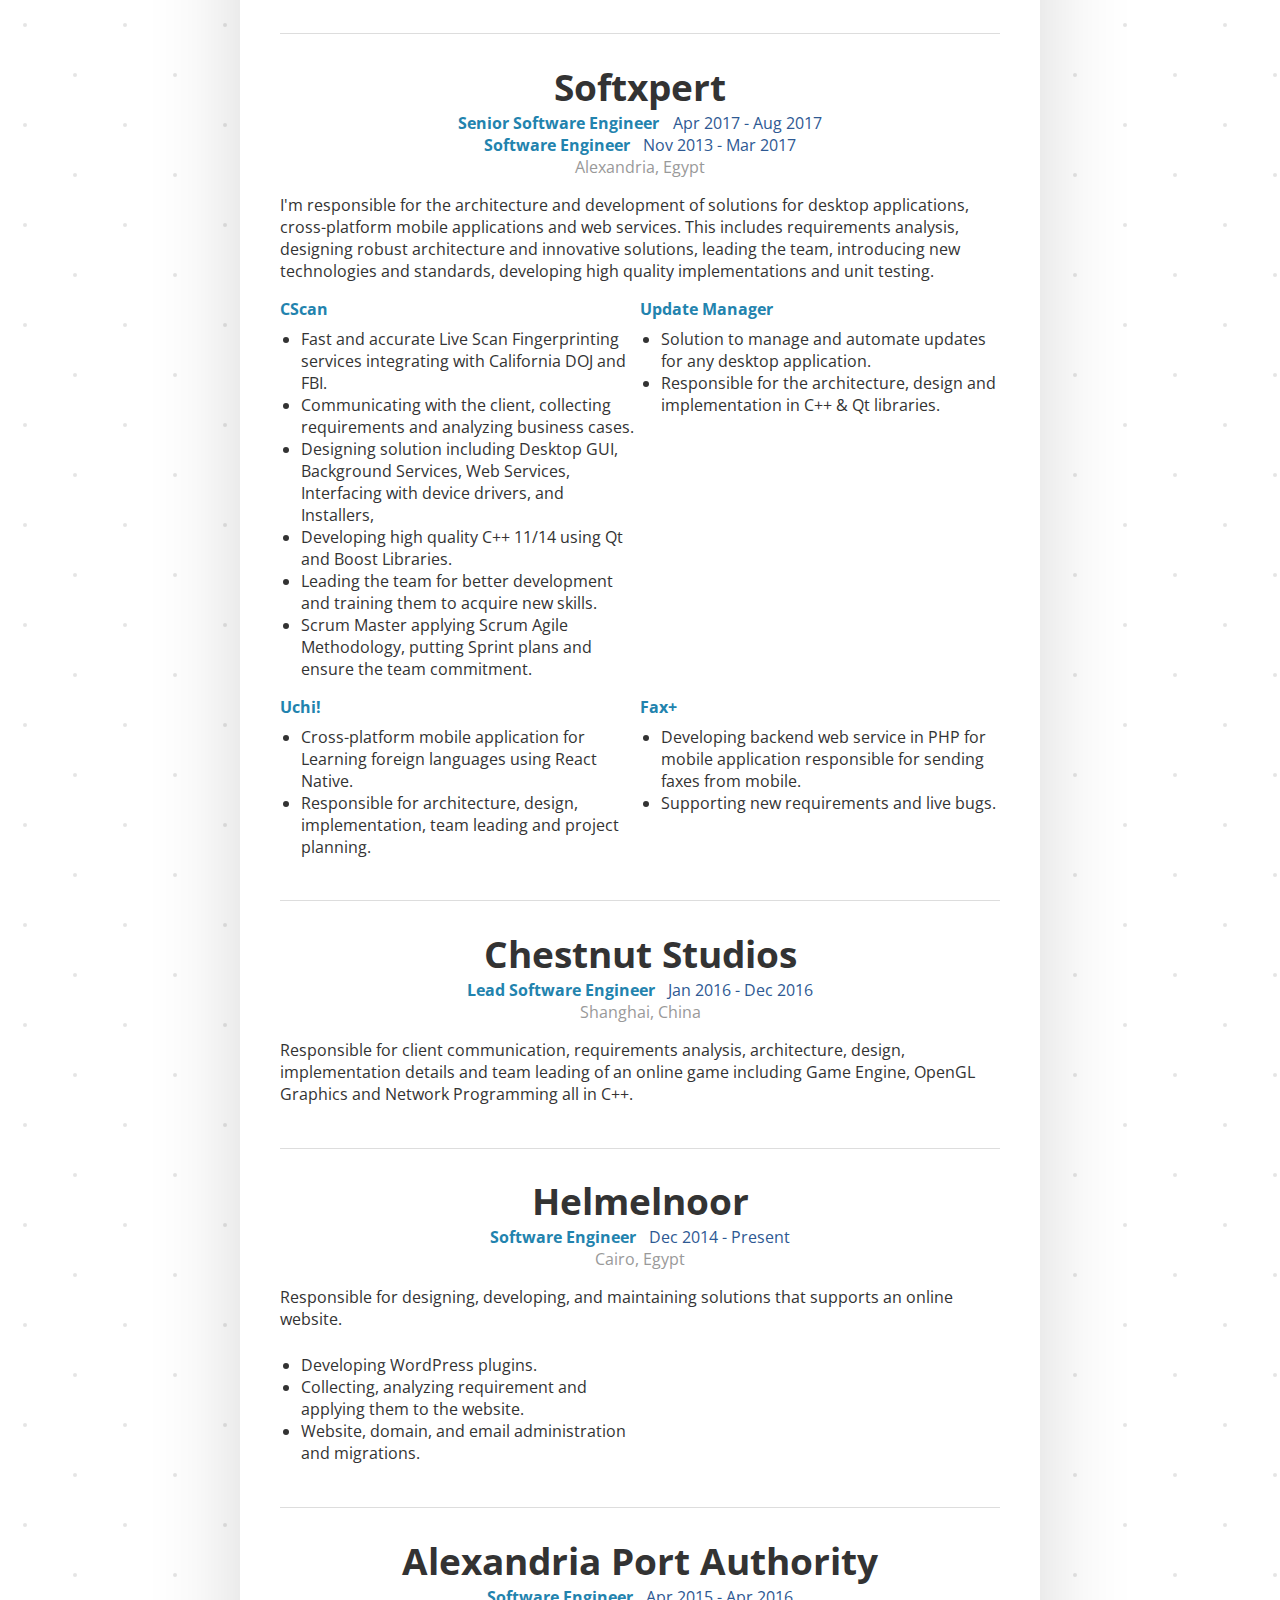
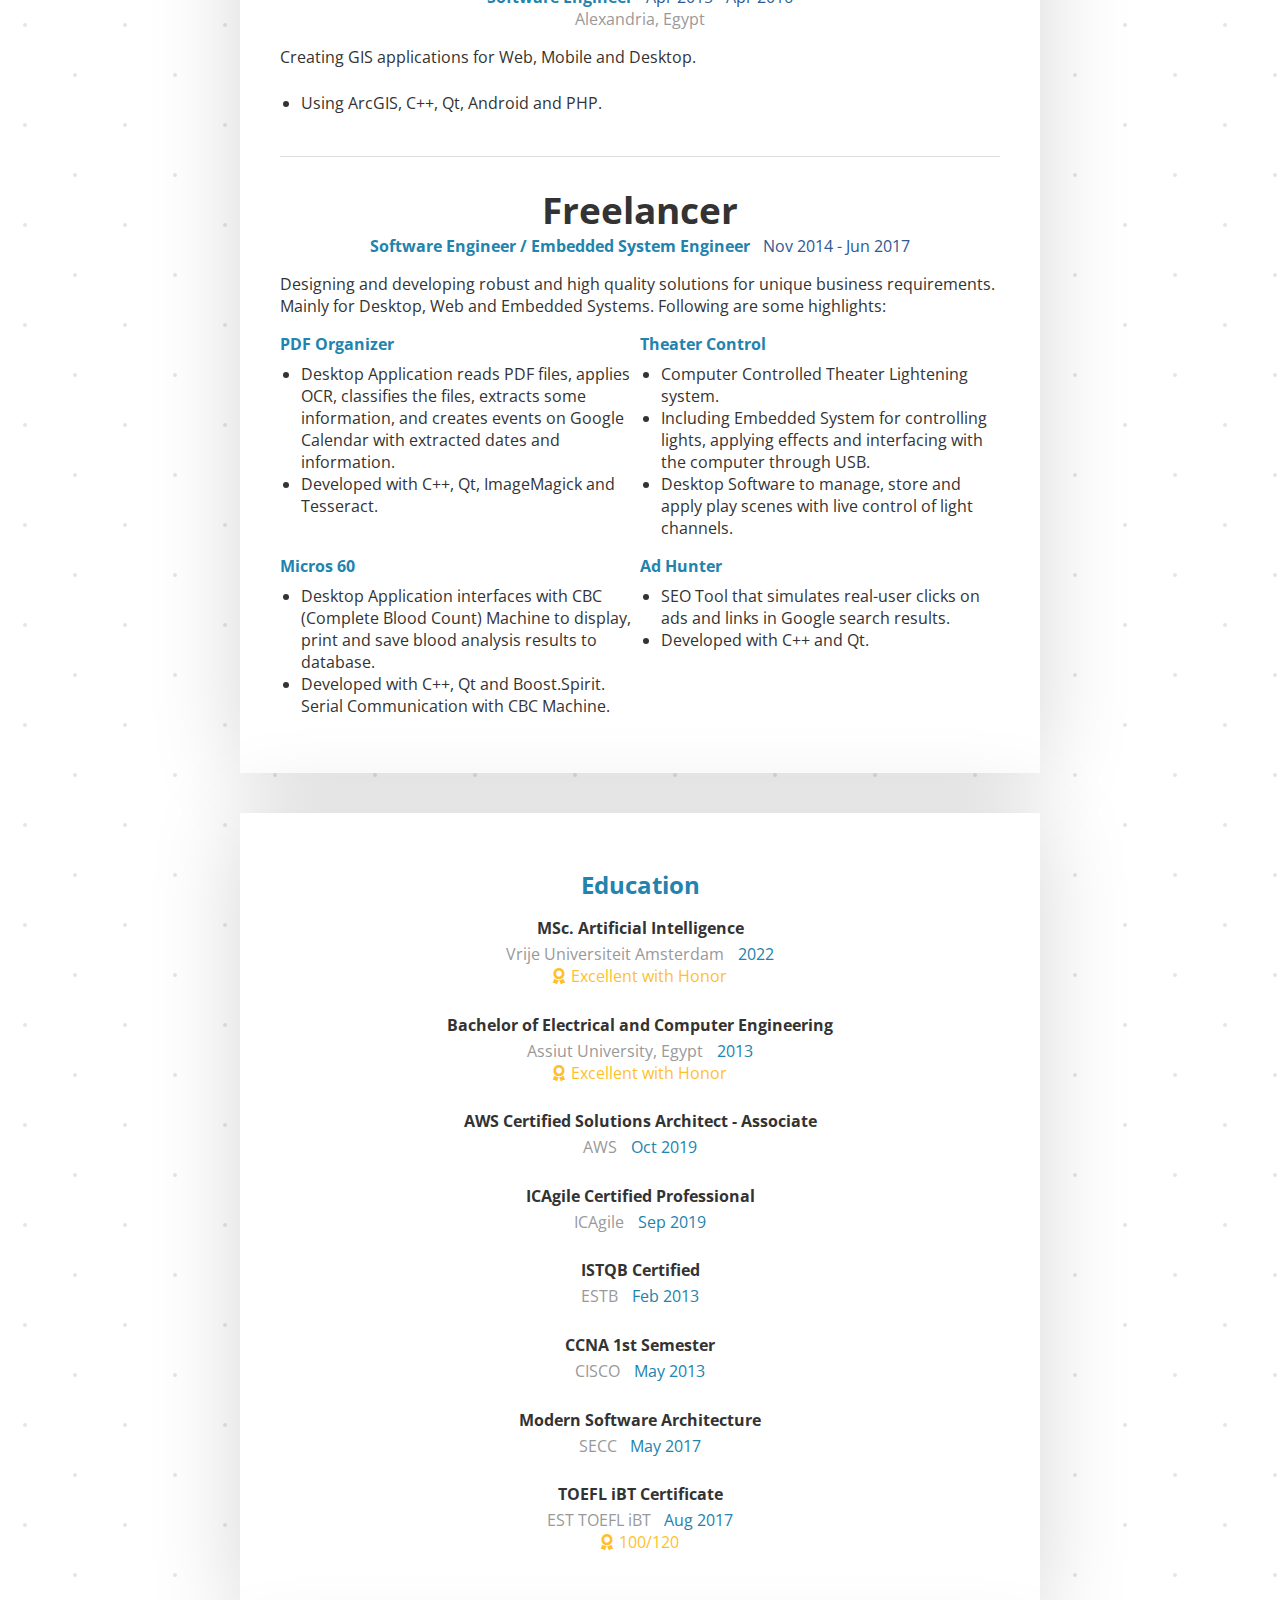
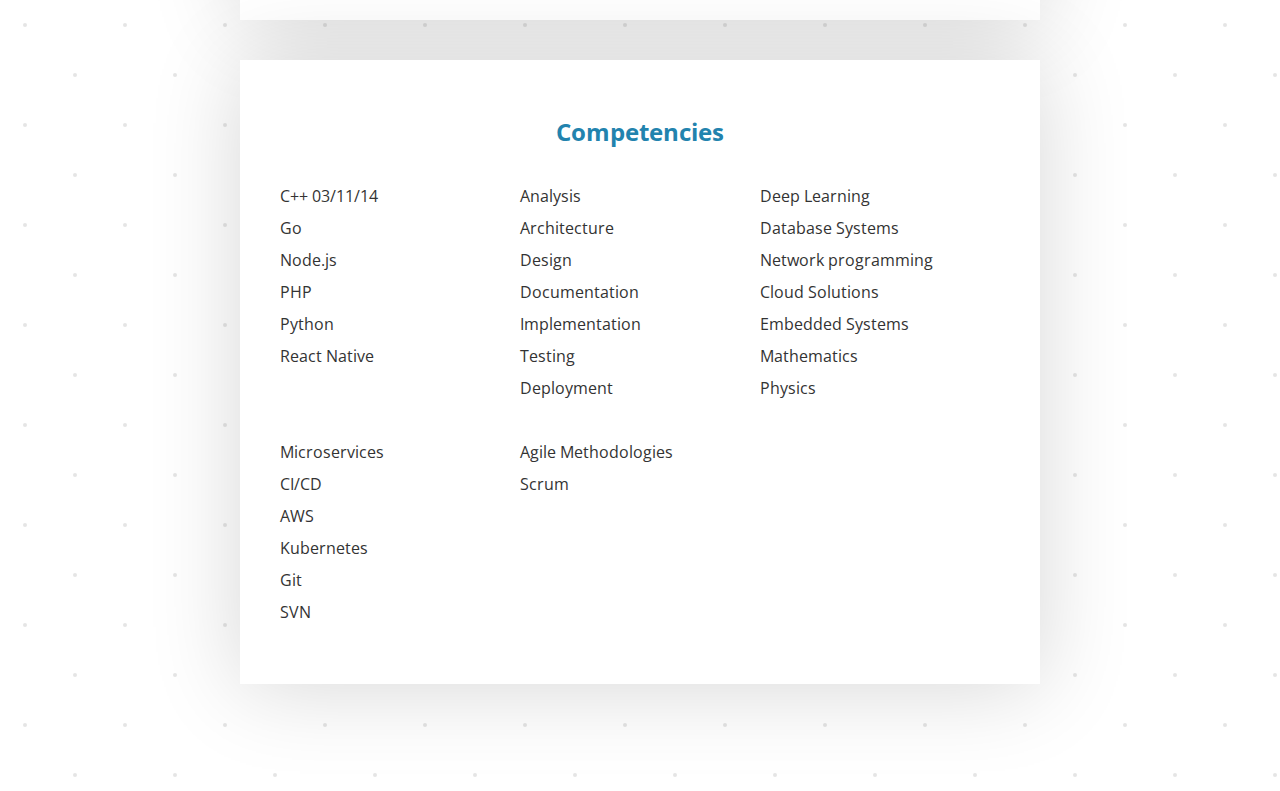
==== commit 1671b27b: "Add MSc. Artificial Intelligence" ====
--- a/index.html
+++ b/index.html
@@ -1 +1 @@
-<!DOCTYPE html><html><head><title>Meena Alfons</title><meta name="viewport" content="width=device-width, initial-scale=1.0"><link rel="stylesheet" href="style.css"><link rel="stylesheet" href="https://fonts.googleapis.com/css?family=Open+Sans:400,700&amp;display=swap"><link rel="stylesheet" href="https://cdnjs.cloudflare.com/ajax/libs/font-awesome/5.8.2/css/all.min.css"><link rel="icon" href="favicon.ico" type="image/x-ico"><link rel="shortcut icon" href="favicon.ico" type="image/x-ico"></head><body><header id="header"><div id="logo"><a href="index.html"><img src="meena.png"></a></div><div id="links"><a class="link" href="MeenaAlfons.resume.pdf"><div class="far fa-file-pdf"></div><span>Resume</span></a></div></header><div id="content"><section id="landing"><div id="name">Meena Alfons</div><div class="summary">Software Engineering is my passion. I have been working for 9+ years with various technologies including Web, Desktop, Mobile and Embedded Systems.</div></section><div class="cv-container"><div class="cv"><section><div class="section-title"><div class="shadow">Employment</div><div class="title">Employment</div></div><div class="employment" id="employment-0"><div class="emp-header"><div class="employer">MessageBird</div></div><div class="positions"><div class="position"><div class="title">Senior Software Engineer</div><div class="period">Dec 2019 - Now</div></div></div><div class="address">Amsterdam, Netherlands</div><div class="description"><div class="description-sub"><p>I'm responsible for the reliability and scalability of customer facing solutions allowing end-users to communicate with businesses the way they communicate with their friends.</p></div></div></div><div class="employment" id="employment-1"><div class="emp-header"><div class="employer">IVA System</div></div><div class="positions"><div class="position"><div class="title">Software Architect</div><div class="period">Jun. 2017 - Nov 2019</div></div></div><div class="address">Alexandria, Egypt</div><div class="description"><div class="description-sub"><p>I'm responsible for designing distributed and scalable systems to provide the necessary tools for business requirements. This includes the analysis and modeling of business requirements, designing effective solutions that fit the requirements, leading the whole team, and training them in different directions including analytical, communication and development skills.</p></div><div class="description-sub"><div class="desc-title">Design</div><ul><li>Responsible for the architecture and design of the system to achieve required scalability, security, modularity and performance.</li><li>Designing Multi-tenant SaaS System with microservices architecture.</li><li>Designing APIs, communication models, deployment models, continuous integration and delivery.</li><li>Designing code structure, applying design patterns, declaring standards.</li><li>Working with technologies like: AWS, Docker, Kubernetes, etc.</li></ul></div><div class="description-sub"><div class="desc-title">Leadership</div><ul><li>Mentoring team members to improve their knowledge, experience and skills.</li><li>Effective code review to maintain code quality and improve team skills by passing technical expertise.</li><li>Conducting training sessions, knowledge transfer sessions and Q&amp;A sessions to improve the technical knowledge and experience of the team.</li></ul></div><div class="description-sub"><div class="desc-title">Analysis</div><ul><li>From high-level business requirements to detailed and enlightening analysis.</li><li>Strong modeling for business cases making them ready for implementation.</li></ul></div><div class="description-sub"><div class="desc-title">Scrum Master</div><ul><li>Applying and protecting Scrum Agile Methodology.</li><li>Conducting daily standups, sprint planning &amp; retrospective.</li><li>Facilitate working environment and removing impediments.</li></ul></div><div class="description-sub"><div class="desc-title">Implementation</div><ul><li>Backend: Node.js, PHP</li><li>Frontend: React, React Native</li></ul></div></div></div><div class="employment" id="employment-2"><div class="emp-header"><div class="employer">Softxpert</div></div><div class="positions"><div class="position"><div class="title">Senior Software Engineer</div><div class="period">Apr 2017 - Aug 2017</div></div><div class="position"><div class="title">Software Engineer</div><div class="period">Nov 2013 - Mar 2017</div></div></div><div class="address">Alexandria, Egypt</div><div class="description"><div class="description-sub"><p>I'm responsible for the architecture and development of solutions for desktop applications, cross-platform mobile applications and web services. This includes requirements analysis, designing robust architecture and innovative solutions, leading the team, introducing new technologies and standards, developing high quality implementations and unit testing.</p></div><div class="description-sub"><div class="desc-title">CScan</div><ul><li>Fast and accurate Live Scan Fingerprinting services integrating with California DOJ and FBI.</li><li>Communicating with the client, collecting requirements and analyzing business cases.</li><li>Designing solution including Desktop GUI, Background Services, Web Services, Interfacing with device drivers, and Installers,</li><li>Developing high quality C++ 11/14 using Qt and Boost Libraries.</li><li>Leading the team for better development and training them to acquire new skills.</li><li>Scrum Master applying Scrum Agile Methodology, putting Sprint plans and ensure the team commitment.</li></ul></div><div class="description-sub"><div class="desc-title">Update Manager</div><ul><li>Solution to manage and automate updates for any desktop application.</li><li>Responsible for the architecture, design and implementation in C++ &amp; Qt libraries.</li></ul></div><div class="description-sub"><div class="desc-title">Uchi!</div><ul><li>Cross-platform mobile application for Learning foreign languages using React Native.</li><li>Responsible for architecture, design, implementation, team leading and project planning.</li></ul></div><div class="description-sub"><div class="desc-title">Fax+</div><ul><li>Developing backend web service in PHP for mobile application responsible for sending faxes from mobile.</li><li>Supporting new requirements and live bugs.</li></ul></div></div></div><div class="employment" id="employment-3"><div class="emp-header"><div class="employer">Chestnut Studios</div></div><div class="positions"><div class="position"><div class="title">Lead Software Engineer</div><div class="period">Jan 2016 - Dec 2016</div></div></div><div class="address">Shanghai, China</div><div class="description"><div class="description-sub"><p>Responsible for client communication, requirements analysis, architecture, design, implementation details and team leading of an online game including Game Engine, OpenGL Graphics and Network Programming all in C++.</p></div></div></div><div class="employment" id="employment-4"><div class="emp-header"><div class="employer">Helmelnoor</div></div><div class="positions"><div class="position"><div class="title">Software Engineer</div><div class="period">Dec 2014 - Present</div></div></div><div class="address">Cairo, Egypt</div><div class="description"><div class="description-sub"><p>Responsible for designing, developing, and maintaining solutions that supports an online website.</p></div><div class="description-sub"><ul><li>Developing WordPress plugins.</li><li>Collecting, analyzing requirement and applying them to the website.</li><li>Website, domain, and email administration and migrations.</li></ul></div></div></div><div class="employment" id="employment-5"><div class="emp-header"><div class="employer">Alexandria Port Authority</div></div><div class="positions"><div class="position"><div class="title">Software Engineer</div><div class="period">Apr 2015 - Apr 2016</div></div></div><div class="address">Alexandria, Egypt</div><div class="description"><div class="description-sub"><p>Creating GIS applications for Web, Mobile and Desktop.</p></div><div class="description-sub"><ul><li>Using ArcGIS, C++, Qt, Android and PHP.</li></ul></div></div></div><div class="employment" id="employment-6"><div class="emp-header"><div class="employer">Freelancer</div></div><div class="positions"><div class="position"><div class="title">Software Engineer / Embedded System Engineer</div><div class="period">Nov 2014 - Jun 2017</div></div></div><div class="address"></div><div class="description"><div class="description-sub"><p>Designing and developing robust and high quality solutions for unique business requirements. Mainly for Desktop, Web and Embedded Systems. Following are some highlights:</p></div><div class="description-sub"><div class="desc-title">PDF Organizer</div><ul><li>Desktop Application reads PDF files, applies OCR, classifies the files, extracts some information, and creates events on Google Calendar with extracted dates and information.</li><li>Developed with C++, Qt, ImageMagick and Tesseract.</li></ul></div><div class="description-sub"><div class="desc-title">Theater Control</div><ul><li>Computer Controlled Theater Lightening system.</li><li>Including Embedded System for controlling lights, applying effects and interfacing with the computer through USB.</li><li>Desktop Software to manage, store and apply play scenes with live control of light channels.</li></ul></div><div class="description-sub"><div class="desc-title">Micros 60</div><ul><li>Desktop Application interfaces with CBC (Complete Blood Count) Machine to display, print and save blood analysis results to database.</li><li>Developed with C++, Qt and Boost.Spirit. Serial Communication with CBC Machine.</li></ul></div><div class="description-sub"><div class="desc-title">Ad Hunter</div><ul><li>SEO Tool that simulates real-user clicks on ads and links in Google search results.</li><li>Developed with C++ and Qt.</li></ul></div></div></div></section><section><div class="section-title"><div class="shadow">Education</div><div class="title">Education</div></div><div class="education" id="education-0"><div class="name">Bachelor of Electrical and Computer Engineering</div><div class="edu-source-date"><div class="source">Assiut University, Egypt</div><div class="date">2013</div></div><div class="grade"><span class="fas fa-award"></span><span>Excellent with Honor</span></div></div><div class="education" id="education-1"><div class="name">AWS Certified Solutions Architect - Associate</div><div class="edu-source-date"><div class="source">AWS</div><div class="date">Oct 2019</div></div></div><div class="education" id="education-2"><div class="name">ICAgile Certified Professional</div><div class="edu-source-date"><div class="source">ICAgile</div><div class="date">Sep 2019</div></div></div><div class="education" id="education-3"><div class="name">ISTQB Certified</div><div class="edu-source-date"><div class="source">ESTB</div><div class="date">Feb 2013</div></div></div><div class="education" id="education-4"><div class="name">CCNA 1st Semester</div><div class="edu-source-date"><div class="source">CISCO</div><div class="date">May 2013</div></div></div><div class="education" id="education-5"><div class="name">Modern Software Architecture</div><div class="edu-source-date"><div class="source">SECC</div><div class="date">May 2017</div></div></div><div class="education" id="education-6"><div class="name">TOEFL iBT Certificate</div><div class="edu-source-date"><div class="source">EST TOEFL iBT</div><div class="date">Aug 2017</div></div><div class="grade"><span class="fas fa-award"></span><span>100/120</span></div></div></section><section><div class="section-title"><div class="shadow">Competencies</div><div class="title">Competencies</div></div><div class="competencies"><ul class="competency-group" id="competency-group-0"><li class="competency" id="competency-0">C++ 03/11/14</li><li class="competency" id="competency-1">Go</li><li class="competency" id="competency-2">Node.js</li><li class="competency" id="competency-3">PHP</li><li class="competency" id="competency-4">Python</li><li class="competency" id="competency-5">React Native</li></ul><ul class="competency-group" id="competency-group-1"><li class="competency" id="competency-0">Analysis</li><li class="competency" id="competency-1">Architecture</li><li class="competency" id="competency-2">Design</li><li class="competency" id="competency-3">Documentation</li><li class="competency" id="competency-4">Implementation</li><li class="competency" id="competency-5">Testing</li><li class="competency" id="competency-6">Deployment</li></ul><ul class="competency-group" id="competency-group-2"><li class="competency" id="competency-0">Deep Learning</li><li class="competency" id="competency-1">Database Systems</li><li class="competency" id="competency-2">Network programming</li><li class="competency" id="competency-3">Cloud Solutions</li><li class="competency" id="competency-4">Embedded Systems</li><li class="competency" id="competency-5">Mathematics</li><li class="competency" id="competency-6">Physics</li></ul><ul class="competency-group" id="competency-group-3"><li class="competency" id="competency-0">Microservices</li><li class="competency" id="competency-1">CI/CD</li><li class="competency" id="competency-2">AWS</li><li class="competency" id="competency-3">Kubernetes</li><li class="competency" id="competency-4">Git</li><li class="competency" id="competency-5">SVN</li></ul><ul class="competency-group" id="competency-group-4"><li class="competency" id="competency-0">Agile Methodologies</li><li class="competency" id="competency-1">Scrum</li></ul></div></section></div></div></div><footer id="footer"><div id="copyright">Copyright (c) Meena Alfons</div><div id="scroll"><img src="scroll.svg"></div><div id="contact"><a vlass="link" href="mailto:me@meenaalfons.com">me@meenaalfons.com</a><a class="link fab fa-github" href="https://github.com/MeenaAlfons"></a><a class="link fab fa-stack-overflow" href="https://stackoverflow.com/users/3997133/meena-alfons"></a><a class="link fab fa-linkedin" href="https://www.linkedin.com/in/MeenaAlfons/"></a><a class="link fab fa-twitter" href="https://twitter.com/MeenaAlfons"></a><a class="link fab fa-facebook" href="https://www.facebook.com/meena.alfons"></a></div></footer></body></html>+<!DOCTYPE html><html><head><title>Meena Alfons</title><meta name="viewport" content="width=device-width, initial-scale=1.0"><link rel="stylesheet" href="style.css"><link rel="stylesheet" href="https://fonts.googleapis.com/css?family=Open+Sans:400,700&amp;display=swap"><link rel="stylesheet" href="https://cdnjs.cloudflare.com/ajax/libs/font-awesome/5.8.2/css/all.min.css"><link rel="icon" href="favicon.ico" type="image/x-ico"><link rel="shortcut icon" href="favicon.ico" type="image/x-ico"></head><body><header id="header"><div id="logo"><a href="index.html"><img src="meena.png"></a></div><div id="links"><a class="link" href="MeenaAlfons.resume.pdf"><div class="far fa-file-pdf"></div><span>Resume</span></a></div></header><div id="content"><section id="landing"><div id="name">Meena Alfons</div><div class="summary">Software Engineering is my passion. I have been working for 9+ years with various technologies including Web, Desktop, Mobile and Embedded Systems.</div></section><div class="cv-container"><div class="cv"><section><div class="section-title"><div class="shadow">Employment</div><div class="title">Employment</div></div><div class="employment" id="employment-0"><div class="emp-header"><div class="employer">MessageBird</div></div><div class="positions"><div class="position"><div class="title">Senior Software Engineer</div><div class="period">Dec 2019 - Now</div></div></div><div class="address">Amsterdam, Netherlands</div><div class="description"><div class="description-sub"><p>I'm responsible for the reliability and scalability of customer facing solutions allowing end-users to communicate with businesses the way they communicate with their friends.</p></div></div></div><div class="employment" id="employment-1"><div class="emp-header"><div class="employer">IVA System</div></div><div class="positions"><div class="position"><div class="title">Software Architect</div><div class="period">Jun. 2017 - Nov 2019</div></div></div><div class="address">Alexandria, Egypt</div><div class="description"><div class="description-sub"><p>I'm responsible for designing distributed and scalable systems to provide the necessary tools for business requirements. This includes the analysis and modeling of business requirements, designing effective solutions that fit the requirements, leading the whole team, and training them in different directions including analytical, communication and development skills.</p></div><div class="description-sub"><div class="desc-title">Design</div><ul><li>Responsible for the architecture and design of the system to achieve required scalability, security, modularity and performance.</li><li>Designing Multi-tenant SaaS System with microservices architecture.</li><li>Designing APIs, communication models, deployment models, continuous integration and delivery.</li><li>Designing code structure, applying design patterns, declaring standards.</li><li>Working with technologies like: AWS, Docker, Kubernetes, etc.</li></ul></div><div class="description-sub"><div class="desc-title">Leadership</div><ul><li>Mentoring team members to improve their knowledge, experience and skills.</li><li>Effective code review to maintain code quality and improve team skills by passing technical expertise.</li><li>Conducting training sessions, knowledge transfer sessions and Q&amp;A sessions to improve the technical knowledge and experience of the team.</li></ul></div><div class="description-sub"><div class="desc-title">Analysis</div><ul><li>From high-level business requirements to detailed and enlightening analysis.</li><li>Strong modeling for business cases making them ready for implementation.</li></ul></div><div class="description-sub"><div class="desc-title">Scrum Master</div><ul><li>Applying and protecting Scrum Agile Methodology.</li><li>Conducting daily standups, sprint planning &amp; retrospective.</li><li>Facilitate working environment and removing impediments.</li></ul></div><div class="description-sub"><div class="desc-title">Implementation</div><ul><li>Backend: Node.js, PHP</li><li>Frontend: React, React Native</li></ul></div></div></div><div class="employment" id="employment-2"><div class="emp-header"><div class="employer">Softxpert</div></div><div class="positions"><div class="position"><div class="title">Senior Software Engineer</div><div class="period">Apr 2017 - Aug 2017</div></div><div class="position"><div class="title">Software Engineer</div><div class="period">Nov 2013 - Mar 2017</div></div></div><div class="address">Alexandria, Egypt</div><div class="description"><div class="description-sub"><p>I'm responsible for the architecture and development of solutions for desktop applications, cross-platform mobile applications and web services. This includes requirements analysis, designing robust architecture and innovative solutions, leading the team, introducing new technologies and standards, developing high quality implementations and unit testing.</p></div><div class="description-sub"><div class="desc-title">CScan</div><ul><li>Fast and accurate Live Scan Fingerprinting services integrating with California DOJ and FBI.</li><li>Communicating with the client, collecting requirements and analyzing business cases.</li><li>Designing solution including Desktop GUI, Background Services, Web Services, Interfacing with device drivers, and Installers,</li><li>Developing high quality C++ 11/14 using Qt and Boost Libraries.</li><li>Leading the team for better development and training them to acquire new skills.</li><li>Scrum Master applying Scrum Agile Methodology, putting Sprint plans and ensure the team commitment.</li></ul></div><div class="description-sub"><div class="desc-title">Update Manager</div><ul><li>Solution to manage and automate updates for any desktop application.</li><li>Responsible for the architecture, design and implementation in C++ &amp; Qt libraries.</li></ul></div><div class="description-sub"><div class="desc-title">Uchi!</div><ul><li>Cross-platform mobile application for Learning foreign languages using React Native.</li><li>Responsible for architecture, design, implementation, team leading and project planning.</li></ul></div><div class="description-sub"><div class="desc-title">Fax+</div><ul><li>Developing backend web service in PHP for mobile application responsible for sending faxes from mobile.</li><li>Supporting new requirements and live bugs.</li></ul></div></div></div><div class="employment" id="employment-3"><div class="emp-header"><div class="employer">Chestnut Studios</div></div><div class="positions"><div class="position"><div class="title">Lead Software Engineer</div><div class="period">Jan 2016 - Dec 2016</div></div></div><div class="address">Shanghai, China</div><div class="description"><div class="description-sub"><p>Responsible for client communication, requirements analysis, architecture, design, implementation details and team leading of an online game including Game Engine, OpenGL Graphics and Network Programming all in C++.</p></div></div></div><div class="employment" id="employment-4"><div class="emp-header"><div class="employer">Helmelnoor</div></div><div class="positions"><div class="position"><div class="title">Software Engineer</div><div class="period">Dec 2014 - Present</div></div></div><div class="address">Cairo, Egypt</div><div class="description"><div class="description-sub"><p>Responsible for designing, developing, and maintaining solutions that supports an online website.</p></div><div class="description-sub"><ul><li>Developing WordPress plugins.</li><li>Collecting, analyzing requirement and applying them to the website.</li><li>Website, domain, and email administration and migrations.</li></ul></div></div></div><div class="employment" id="employment-5"><div class="emp-header"><div class="employer">Alexandria Port Authority</div></div><div class="positions"><div class="position"><div class="title">Software Engineer</div><div class="period">Apr 2015 - Apr 2016</div></div></div><div class="address">Alexandria, Egypt</div><div class="description"><div class="description-sub"><p>Creating GIS applications for Web, Mobile and Desktop.</p></div><div class="description-sub"><ul><li>Using ArcGIS, C++, Qt, Android and PHP.</li></ul></div></div></div><div class="employment" id="employment-6"><div class="emp-header"><div class="employer">Freelancer</div></div><div class="positions"><div class="position"><div class="title">Software Engineer / Embedded System Engineer</div><div class="period">Nov 2014 - Jun 2017</div></div></div><div class="address"></div><div class="description"><div class="description-sub"><p>Designing and developing robust and high quality solutions for unique business requirements. Mainly for Desktop, Web and Embedded Systems. Following are some highlights:</p></div><div class="description-sub"><div class="desc-title">PDF Organizer</div><ul><li>Desktop Application reads PDF files, applies OCR, classifies the files, extracts some information, and creates events on Google Calendar with extracted dates and information.</li><li>Developed with C++, Qt, ImageMagick and Tesseract.</li></ul></div><div class="description-sub"><div class="desc-title">Theater Control</div><ul><li>Computer Controlled Theater Lightening system.</li><li>Including Embedded System for controlling lights, applying effects and interfacing with the computer through USB.</li><li>Desktop Software to manage, store and apply play scenes with live control of light channels.</li></ul></div><div class="description-sub"><div class="desc-title">Micros 60</div><ul><li>Desktop Application interfaces with CBC (Complete Blood Count) Machine to display, print and save blood analysis results to database.</li><li>Developed with C++, Qt and Boost.Spirit. Serial Communication with CBC Machine.</li></ul></div><div class="description-sub"><div class="desc-title">Ad Hunter</div><ul><li>SEO Tool that simulates real-user clicks on ads and links in Google search results.</li><li>Developed with C++ and Qt.</li></ul></div></div></div></section><section><div class="section-title"><div class="shadow">Education</div><div class="title">Education</div></div><div class="education" id="education-0"><div class="name">MSc. Artificial Intelligence</div><div class="edu-source-date"><div class="source">Vrije Universiteit Amsterdam</div><div class="date">2022</div></div><div class="grade"><span class="fas fa-award"></span><span>Excellent with Honor</span></div></div><div class="education" id="education-1"><div class="name">Bachelor of Electrical and Computer Engineering</div><div class="edu-source-date"><div class="source">Assiut University, Egypt</div><div class="date">2013</div></div><div class="grade"><span class="fas fa-award"></span><span>Excellent with Honor</span></div></div><div class="education" id="education-2"><div class="name">AWS Certified Solutions Architect - Associate</div><div class="edu-source-date"><div class="source">AWS</div><div class="date">Oct 2019</div></div></div><div class="education" id="education-3"><div class="name">ICAgile Certified Professional</div><div class="edu-source-date"><div class="source">ICAgile</div><div class="date">Sep 2019</div></div></div><div class="education" id="education-4"><div class="name">ISTQB Certified</div><div class="edu-source-date"><div class="source">ESTB</div><div class="date">Feb 2013</div></div></div><div class="education" id="education-5"><div class="name">CCNA 1st Semester</div><div class="edu-source-date"><div class="source">CISCO</div><div class="date">May 2013</div></div></div><div class="education" id="education-6"><div class="name">Modern Software Architecture</div><div class="edu-source-date"><div class="source">SECC</div><div class="date">May 2017</div></div></div><div class="education" id="education-7"><div class="name">TOEFL iBT Certificate</div><div class="edu-source-date"><div class="source">EST TOEFL iBT</div><div class="date">Aug 2017</div></div><div class="grade"><span class="fas fa-award"></span><span>100/120</span></div></div></section><section><div class="section-title"><div class="shadow">Competencies</div><div class="title">Competencies</div></div><div class="competencies"><ul class="competency-group" id="competency-group-0"><li class="competency" id="competency-0">C++ 03/11/14</li><li class="competency" id="competency-1">Go</li><li class="competency" id="competency-2">Node.js</li><li class="competency" id="competency-3">PHP</li><li class="competency" id="competency-4">Python</li><li class="competency" id="competency-5">React Native</li></ul><ul class="competency-group" id="competency-group-1"><li class="competency" id="competency-0">Analysis</li><li class="competency" id="competency-1">Architecture</li><li class="competency" id="competency-2">Design</li><li class="competency" id="competency-3">Documentation</li><li class="competency" id="competency-4">Implementation</li><li class="competency" id="competency-5">Testing</li><li class="competency" id="competency-6">Deployment</li></ul><ul class="competency-group" id="competency-group-2"><li class="competency" id="competency-0">Deep Learning</li><li class="competency" id="competency-1">Database Systems</li><li class="competency" id="competency-2">Network programming</li><li class="competency" id="competency-3">Cloud Solutions</li><li class="competency" id="competency-4">Embedded Systems</li><li class="competency" id="competency-5">Mathematics</li><li class="competency" id="competency-6">Physics</li></ul><ul class="competency-group" id="competency-group-3"><li class="competency" id="competency-0">Microservices</li><li class="competency" id="competency-1">CI/CD</li><li class="competency" id="competency-2">AWS</li><li class="competency" id="competency-3">Kubernetes</li><li class="competency" id="competency-4">Git</li><li class="competency" id="competency-5">SVN</li></ul><ul class="competency-group" id="competency-group-4"><li class="competency" id="competency-0">Agile Methodologies</li><li class="competency" id="competency-1">Scrum</li></ul></div></section></div></div></div><footer id="footer"><div id="copyright">Copyright (c) Meena Alfons</div><div id="scroll"><img src="scroll.svg"></div><div id="contact"><a vlass="link" href="mailto:me@meenaalfons.com">me@meenaalfons.com</a><a class="link fab fa-github" href="https://github.com/MeenaAlfons"></a><a class="link fab fa-stack-overflow" href="https://stackoverflow.com/users/3997133/meena-alfons"></a><a class="link fab fa-linkedin" href="https://www.linkedin.com/in/MeenaAlfons/"></a><a class="link fab fa-twitter" href="https://twitter.com/MeenaAlfons"></a><a class="link fab fa-facebook" href="https://www.facebook.com/meena.alfons"></a></div></footer></body></html>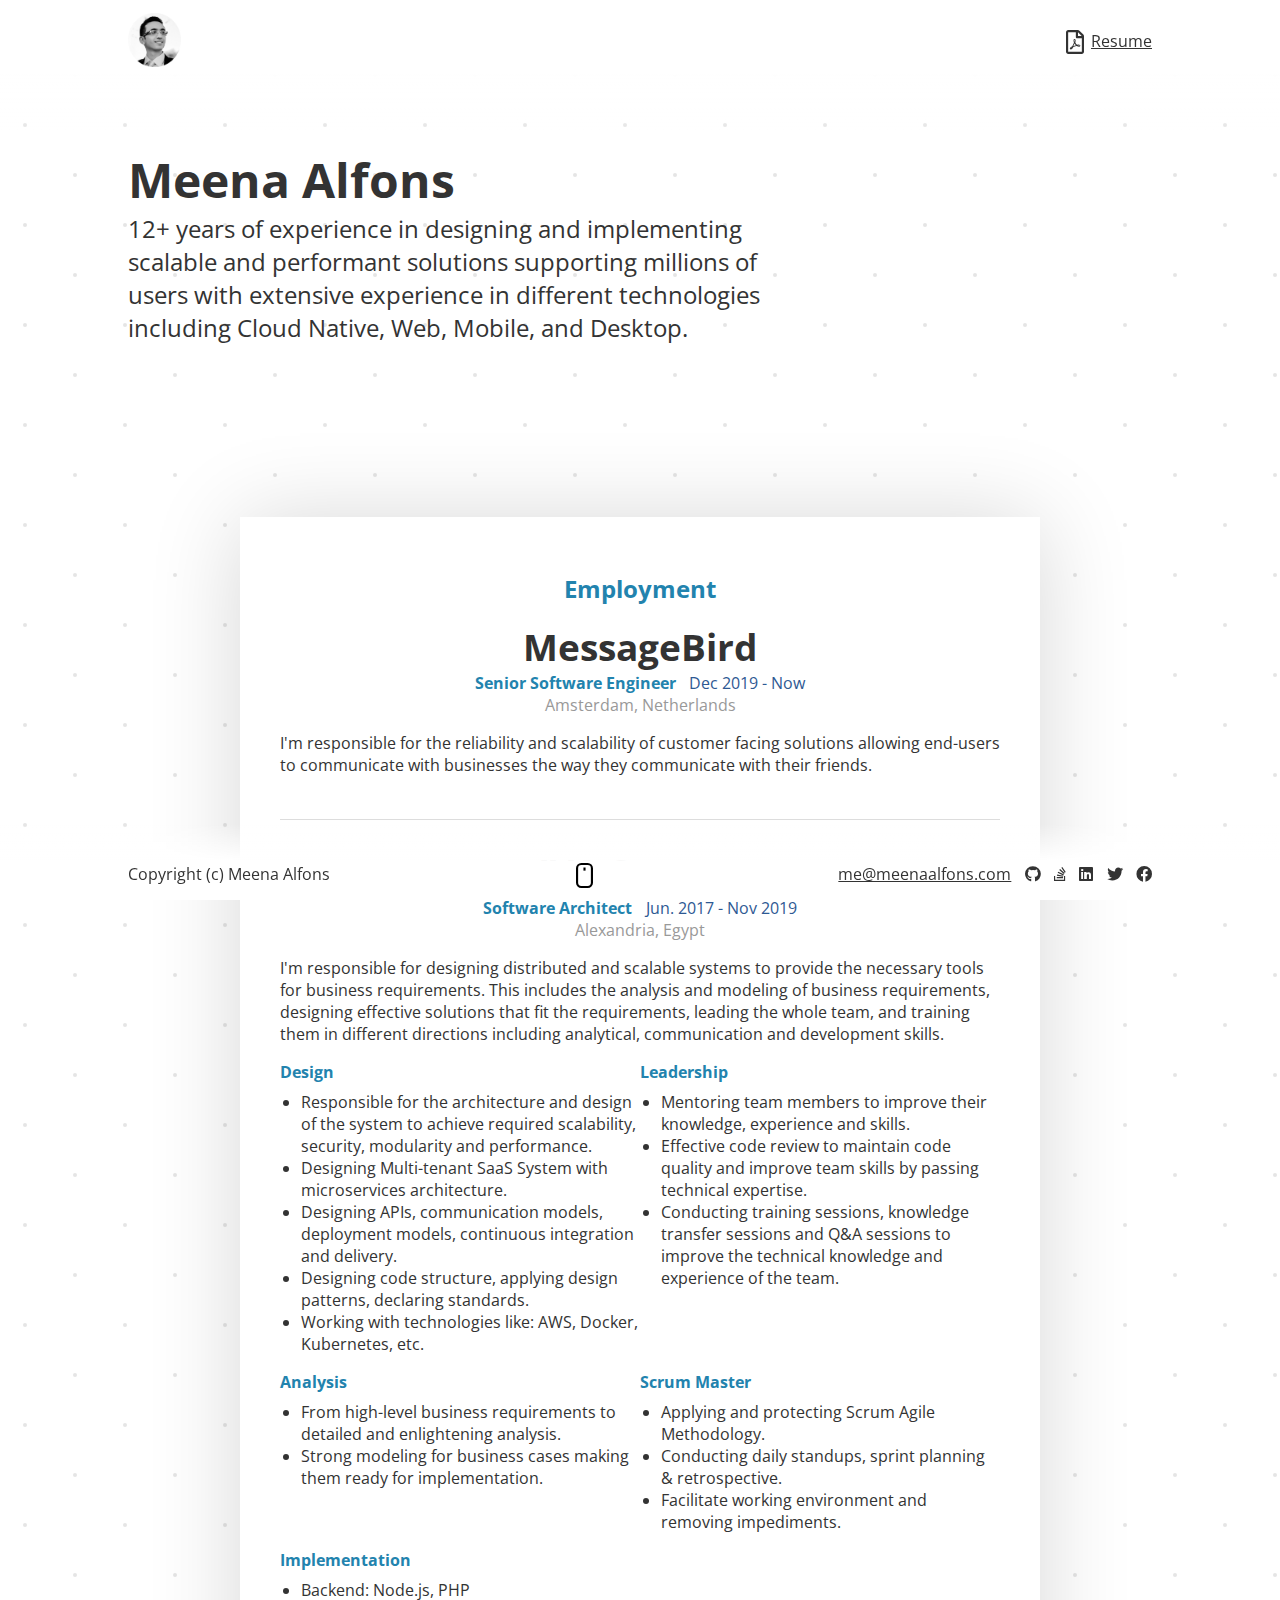
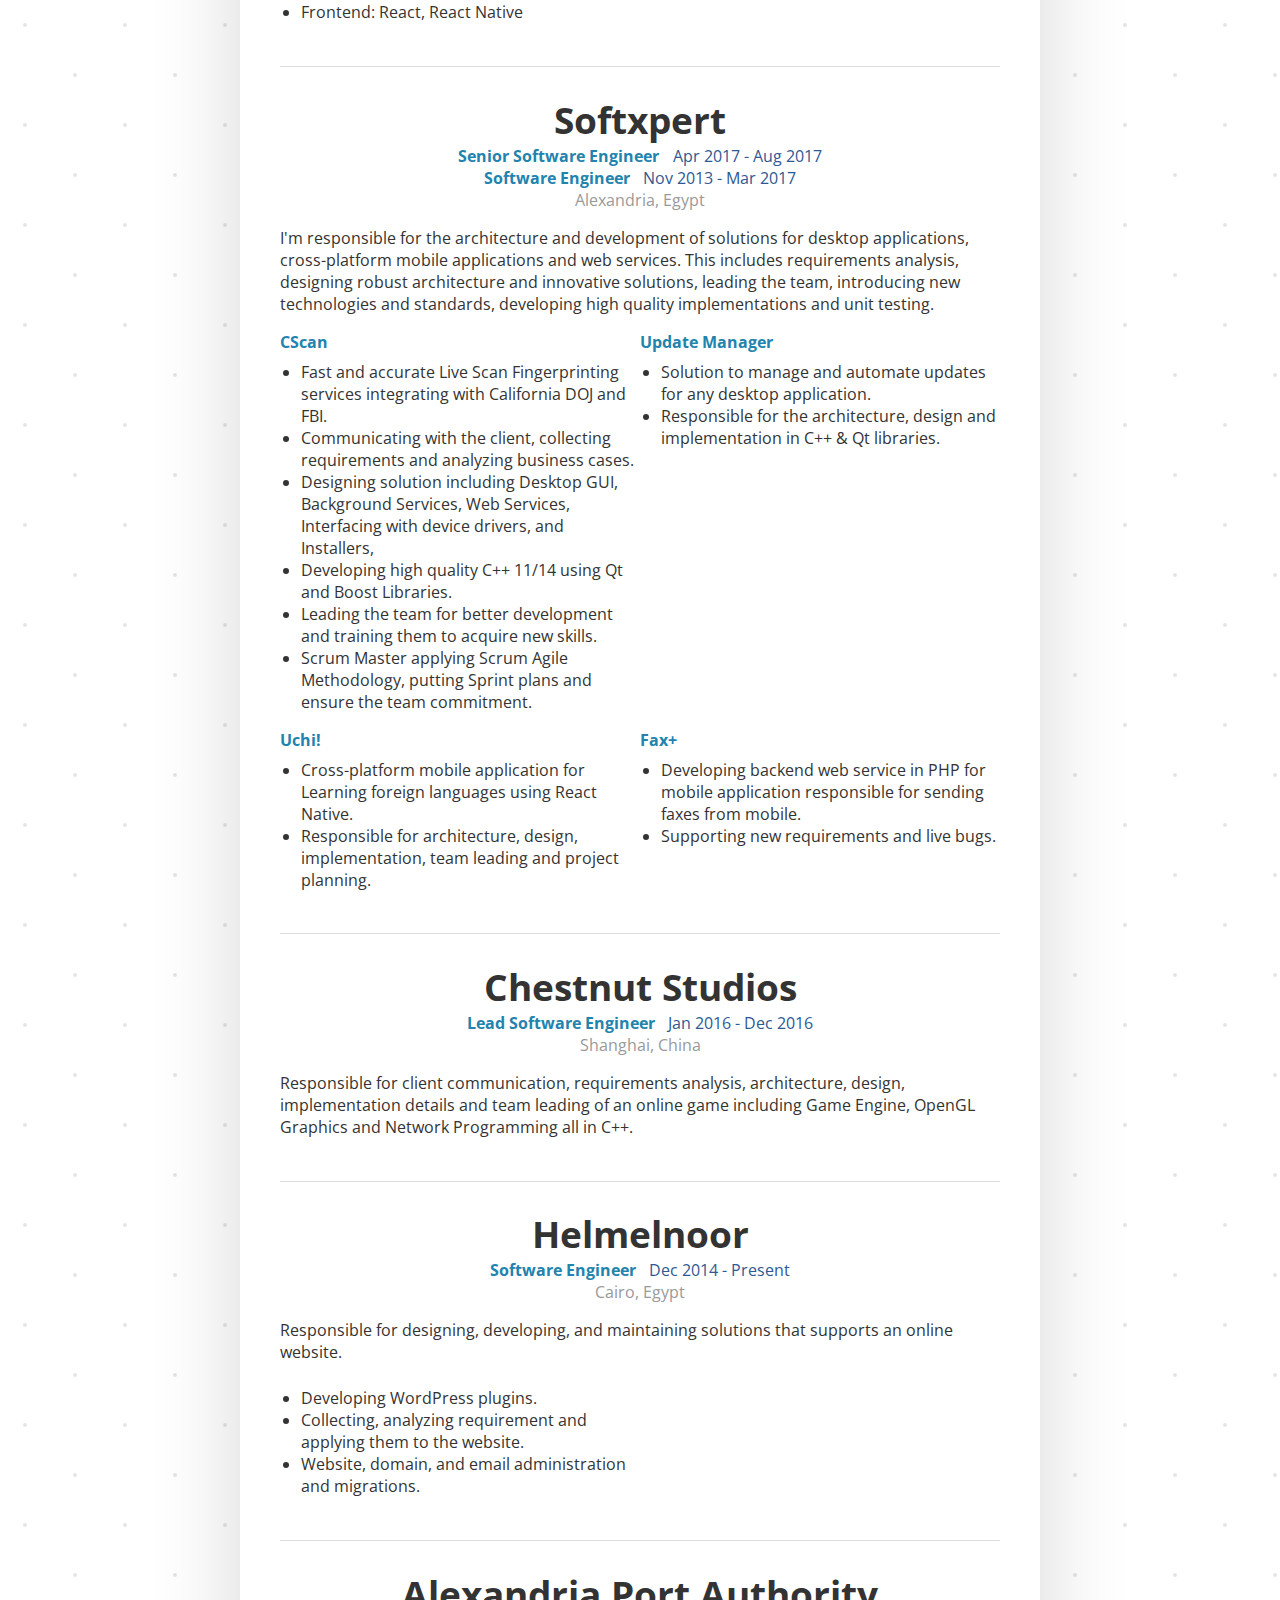
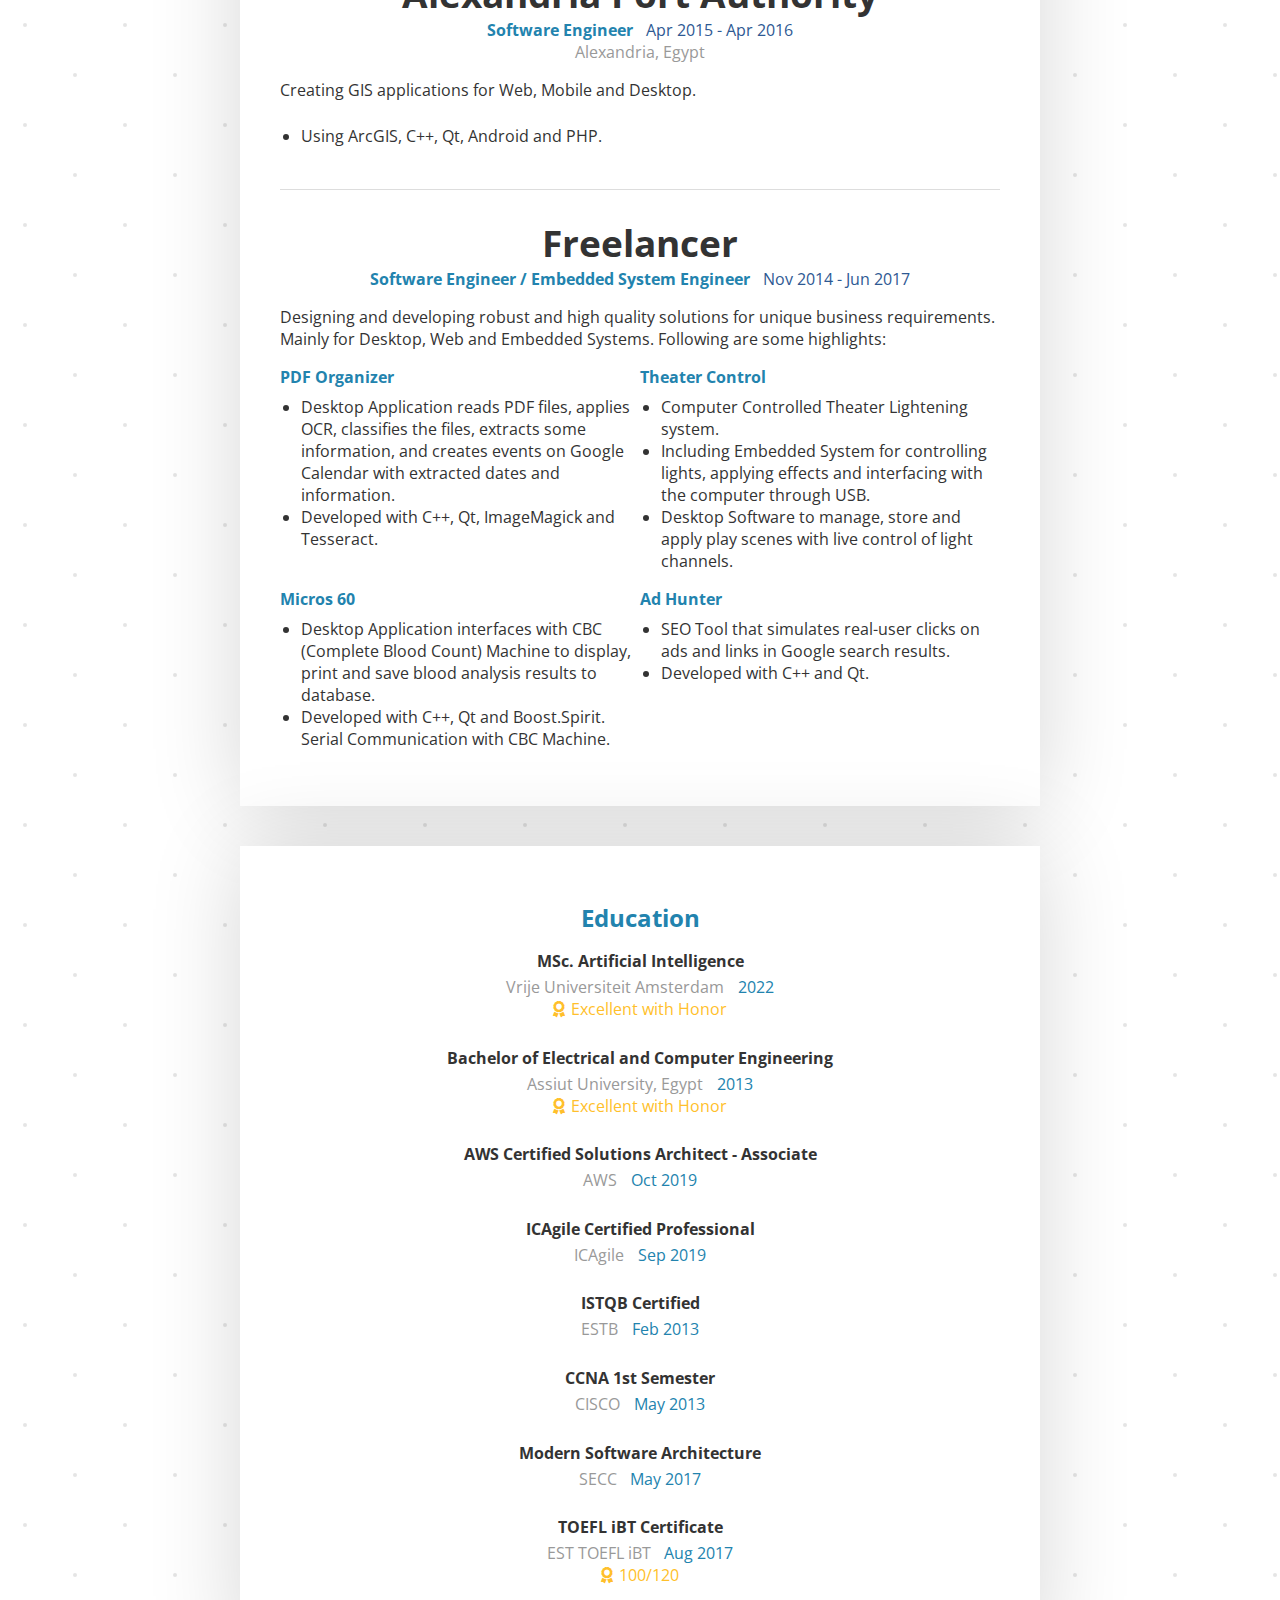
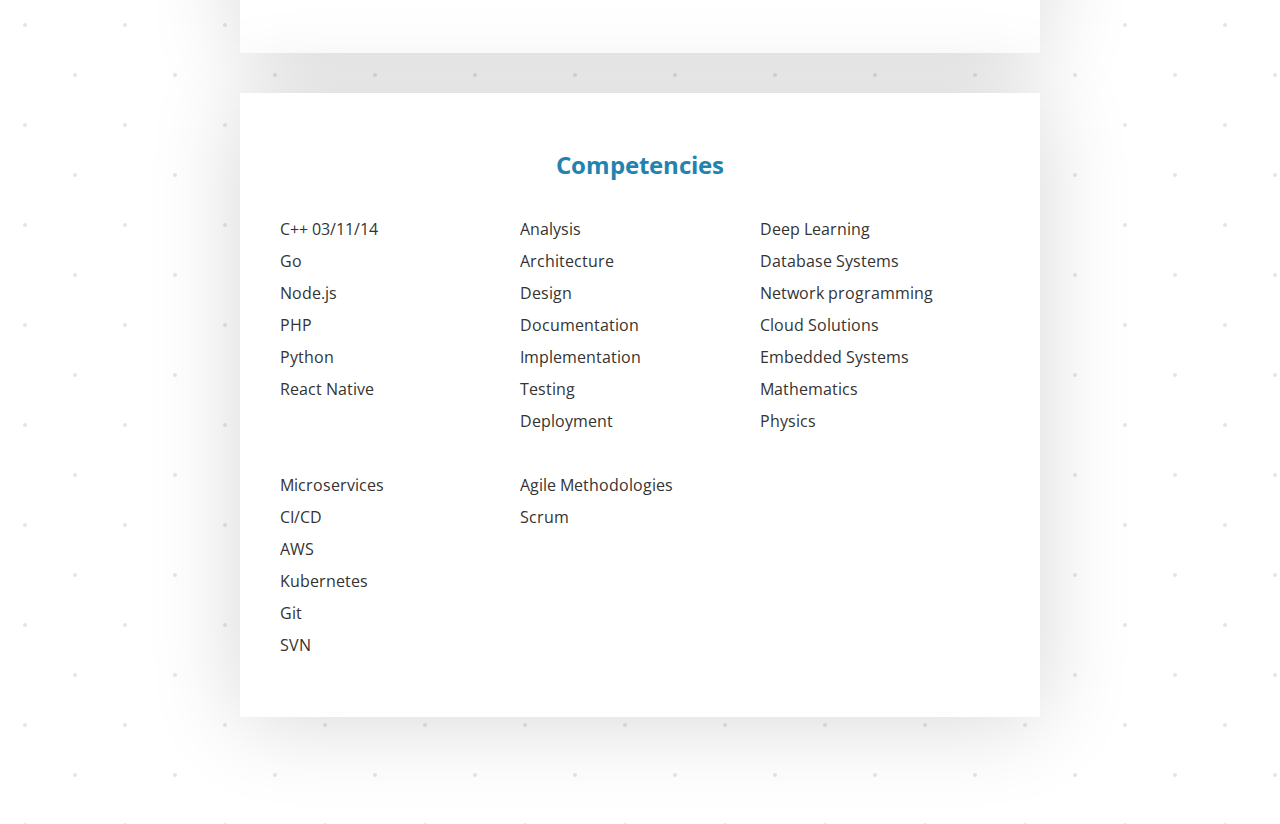
==== commit d3d0ca5e: "Change career summary" ====
--- a/index.html
+++ b/index.html
@@ -1 +1 @@
-<!DOCTYPE html><html><head><title>Meena Alfons</title><meta name="viewport" content="width=device-width, initial-scale=1.0"><link rel="stylesheet" href="style.css"><link rel="stylesheet" href="https://fonts.googleapis.com/css?family=Open+Sans:400,700&amp;display=swap"><link rel="stylesheet" href="https://cdnjs.cloudflare.com/ajax/libs/font-awesome/5.8.2/css/all.min.css"><link rel="icon" href="favicon.ico" type="image/x-ico"><link rel="shortcut icon" href="favicon.ico" type="image/x-ico"></head><body><header id="header"><div id="logo"><a href="index.html"><img src="meena.png"></a></div><div id="links"><a class="link" href="MeenaAlfons.resume.pdf"><div class="far fa-file-pdf"></div><span>Resume</span></a></div></header><div id="content"><section id="landing"><div id="name">Meena Alfons</div><div class="summary">Software Engineering is my passion. I have been working for 9+ years with various technologies including Web, Desktop, Mobile and Embedded Systems.</div></section><div class="cv-container"><div class="cv"><section><div class="section-title"><div class="shadow">Employment</div><div class="title">Employment</div></div><div class="employment" id="employment-0"><div class="emp-header"><div class="employer">MessageBird</div></div><div class="positions"><div class="position"><div class="title">Senior Software Engineer</div><div class="period">Dec 2019 - Now</div></div></div><div class="address">Amsterdam, Netherlands</div><div class="description"><div class="description-sub"><p>I'm responsible for the reliability and scalability of customer facing solutions allowing end-users to communicate with businesses the way they communicate with their friends.</p></div></div></div><div class="employment" id="employment-1"><div class="emp-header"><div class="employer">IVA System</div></div><div class="positions"><div class="position"><div class="title">Software Architect</div><div class="period">Jun. 2017 - Nov 2019</div></div></div><div class="address">Alexandria, Egypt</div><div class="description"><div class="description-sub"><p>I'm responsible for designing distributed and scalable systems to provide the necessary tools for business requirements. This includes the analysis and modeling of business requirements, designing effective solutions that fit the requirements, leading the whole team, and training them in different directions including analytical, communication and development skills.</p></div><div class="description-sub"><div class="desc-title">Design</div><ul><li>Responsible for the architecture and design of the system to achieve required scalability, security, modularity and performance.</li><li>Designing Multi-tenant SaaS System with microservices architecture.</li><li>Designing APIs, communication models, deployment models, continuous integration and delivery.</li><li>Designing code structure, applying design patterns, declaring standards.</li><li>Working with technologies like: AWS, Docker, Kubernetes, etc.</li></ul></div><div class="description-sub"><div class="desc-title">Leadership</div><ul><li>Mentoring team members to improve their knowledge, experience and skills.</li><li>Effective code review to maintain code quality and improve team skills by passing technical expertise.</li><li>Conducting training sessions, knowledge transfer sessions and Q&amp;A sessions to improve the technical knowledge and experience of the team.</li></ul></div><div class="description-sub"><div class="desc-title">Analysis</div><ul><li>From high-level business requirements to detailed and enlightening analysis.</li><li>Strong modeling for business cases making them ready for implementation.</li></ul></div><div class="description-sub"><div class="desc-title">Scrum Master</div><ul><li>Applying and protecting Scrum Agile Methodology.</li><li>Conducting daily standups, sprint planning &amp; retrospective.</li><li>Facilitate working environment and removing impediments.</li></ul></div><div class="description-sub"><div class="desc-title">Implementation</div><ul><li>Backend: Node.js, PHP</li><li>Frontend: React, React Native</li></ul></div></div></div><div class="employment" id="employment-2"><div class="emp-header"><div class="employer">Softxpert</div></div><div class="positions"><div class="position"><div class="title">Senior Software Engineer</div><div class="period">Apr 2017 - Aug 2017</div></div><div class="position"><div class="title">Software Engineer</div><div class="period">Nov 2013 - Mar 2017</div></div></div><div class="address">Alexandria, Egypt</div><div class="description"><div class="description-sub"><p>I'm responsible for the architecture and development of solutions for desktop applications, cross-platform mobile applications and web services. This includes requirements analysis, designing robust architecture and innovative solutions, leading the team, introducing new technologies and standards, developing high quality implementations and unit testing.</p></div><div class="description-sub"><div class="desc-title">CScan</div><ul><li>Fast and accurate Live Scan Fingerprinting services integrating with California DOJ and FBI.</li><li>Communicating with the client, collecting requirements and analyzing business cases.</li><li>Designing solution including Desktop GUI, Background Services, Web Services, Interfacing with device drivers, and Installers,</li><li>Developing high quality C++ 11/14 using Qt and Boost Libraries.</li><li>Leading the team for better development and training them to acquire new skills.</li><li>Scrum Master applying Scrum Agile Methodology, putting Sprint plans and ensure the team commitment.</li></ul></div><div class="description-sub"><div class="desc-title">Update Manager</div><ul><li>Solution to manage and automate updates for any desktop application.</li><li>Responsible for the architecture, design and implementation in C++ &amp; Qt libraries.</li></ul></div><div class="description-sub"><div class="desc-title">Uchi!</div><ul><li>Cross-platform mobile application for Learning foreign languages using React Native.</li><li>Responsible for architecture, design, implementation, team leading and project planning.</li></ul></div><div class="description-sub"><div class="desc-title">Fax+</div><ul><li>Developing backend web service in PHP for mobile application responsible for sending faxes from mobile.</li><li>Supporting new requirements and live bugs.</li></ul></div></div></div><div class="employment" id="employment-3"><div class="emp-header"><div class="employer">Chestnut Studios</div></div><div class="positions"><div class="position"><div class="title">Lead Software Engineer</div><div class="period">Jan 2016 - Dec 2016</div></div></div><div class="address">Shanghai, China</div><div class="description"><div class="description-sub"><p>Responsible for client communication, requirements analysis, architecture, design, implementation details and team leading of an online game including Game Engine, OpenGL Graphics and Network Programming all in C++.</p></div></div></div><div class="employment" id="employment-4"><div class="emp-header"><div class="employer">Helmelnoor</div></div><div class="positions"><div class="position"><div class="title">Software Engineer</div><div class="period">Dec 2014 - Present</div></div></div><div class="address">Cairo, Egypt</div><div class="description"><div class="description-sub"><p>Responsible for designing, developing, and maintaining solutions that supports an online website.</p></div><div class="description-sub"><ul><li>Developing WordPress plugins.</li><li>Collecting, analyzing requirement and applying them to the website.</li><li>Website, domain, and email administration and migrations.</li></ul></div></div></div><div class="employment" id="employment-5"><div class="emp-header"><div class="employer">Alexandria Port Authority</div></div><div class="positions"><div class="position"><div class="title">Software Engineer</div><div class="period">Apr 2015 - Apr 2016</div></div></div><div class="address">Alexandria, Egypt</div><div class="description"><div class="description-sub"><p>Creating GIS applications for Web, Mobile and Desktop.</p></div><div class="description-sub"><ul><li>Using ArcGIS, C++, Qt, Android and PHP.</li></ul></div></div></div><div class="employment" id="employment-6"><div class="emp-header"><div class="employer">Freelancer</div></div><div class="positions"><div class="position"><div class="title">Software Engineer / Embedded System Engineer</div><div class="period">Nov 2014 - Jun 2017</div></div></div><div class="address"></div><div class="description"><div class="description-sub"><p>Designing and developing robust and high quality solutions for unique business requirements. Mainly for Desktop, Web and Embedded Systems. Following are some highlights:</p></div><div class="description-sub"><div class="desc-title">PDF Organizer</div><ul><li>Desktop Application reads PDF files, applies OCR, classifies the files, extracts some information, and creates events on Google Calendar with extracted dates and information.</li><li>Developed with C++, Qt, ImageMagick and Tesseract.</li></ul></div><div class="description-sub"><div class="desc-title">Theater Control</div><ul><li>Computer Controlled Theater Lightening system.</li><li>Including Embedded System for controlling lights, applying effects and interfacing with the computer through USB.</li><li>Desktop Software to manage, store and apply play scenes with live control of light channels.</li></ul></div><div class="description-sub"><div class="desc-title">Micros 60</div><ul><li>Desktop Application interfaces with CBC (Complete Blood Count) Machine to display, print and save blood analysis results to database.</li><li>Developed with C++, Qt and Boost.Spirit. Serial Communication with CBC Machine.</li></ul></div><div class="description-sub"><div class="desc-title">Ad Hunter</div><ul><li>SEO Tool that simulates real-user clicks on ads and links in Google search results.</li><li>Developed with C++ and Qt.</li></ul></div></div></div></section><section><div class="section-title"><div class="shadow">Education</div><div class="title">Education</div></div><div class="education" id="education-0"><div class="name">MSc. Artificial Intelligence</div><div class="edu-source-date"><div class="source">Vrije Universiteit Amsterdam</div><div class="date">2022</div></div><div class="grade"><span class="fas fa-award"></span><span>Excellent with Honor</span></div></div><div class="education" id="education-1"><div class="name">Bachelor of Electrical and Computer Engineering</div><div class="edu-source-date"><div class="source">Assiut University, Egypt</div><div class="date">2013</div></div><div class="grade"><span class="fas fa-award"></span><span>Excellent with Honor</span></div></div><div class="education" id="education-2"><div class="name">AWS Certified Solutions Architect - Associate</div><div class="edu-source-date"><div class="source">AWS</div><div class="date">Oct 2019</div></div></div><div class="education" id="education-3"><div class="name">ICAgile Certified Professional</div><div class="edu-source-date"><div class="source">ICAgile</div><div class="date">Sep 2019</div></div></div><div class="education" id="education-4"><div class="name">ISTQB Certified</div><div class="edu-source-date"><div class="source">ESTB</div><div class="date">Feb 2013</div></div></div><div class="education" id="education-5"><div class="name">CCNA 1st Semester</div><div class="edu-source-date"><div class="source">CISCO</div><div class="date">May 2013</div></div></div><div class="education" id="education-6"><div class="name">Modern Software Architecture</div><div class="edu-source-date"><div class="source">SECC</div><div class="date">May 2017</div></div></div><div class="education" id="education-7"><div class="name">TOEFL iBT Certificate</div><div class="edu-source-date"><div class="source">EST TOEFL iBT</div><div class="date">Aug 2017</div></div><div class="grade"><span class="fas fa-award"></span><span>100/120</span></div></div></section><section><div class="section-title"><div class="shadow">Competencies</div><div class="title">Competencies</div></div><div class="competencies"><ul class="competency-group" id="competency-group-0"><li class="competency" id="competency-0">C++ 03/11/14</li><li class="competency" id="competency-1">Go</li><li class="competency" id="competency-2">Node.js</li><li class="competency" id="competency-3">PHP</li><li class="competency" id="competency-4">Python</li><li class="competency" id="competency-5">React Native</li></ul><ul class="competency-group" id="competency-group-1"><li class="competency" id="competency-0">Analysis</li><li class="competency" id="competency-1">Architecture</li><li class="competency" id="competency-2">Design</li><li class="competency" id="competency-3">Documentation</li><li class="competency" id="competency-4">Implementation</li><li class="competency" id="competency-5">Testing</li><li class="competency" id="competency-6">Deployment</li></ul><ul class="competency-group" id="competency-group-2"><li class="competency" id="competency-0">Deep Learning</li><li class="competency" id="competency-1">Database Systems</li><li class="competency" id="competency-2">Network programming</li><li class="competency" id="competency-3">Cloud Solutions</li><li class="competency" id="competency-4">Embedded Systems</li><li class="competency" id="competency-5">Mathematics</li><li class="competency" id="competency-6">Physics</li></ul><ul class="competency-group" id="competency-group-3"><li class="competency" id="competency-0">Microservices</li><li class="competency" id="competency-1">CI/CD</li><li class="competency" id="competency-2">AWS</li><li class="competency" id="competency-3">Kubernetes</li><li class="competency" id="competency-4">Git</li><li class="competency" id="competency-5">SVN</li></ul><ul class="competency-group" id="competency-group-4"><li class="competency" id="competency-0">Agile Methodologies</li><li class="competency" id="competency-1">Scrum</li></ul></div></section></div></div></div><footer id="footer"><div id="copyright">Copyright (c) Meena Alfons</div><div id="scroll"><img src="scroll.svg"></div><div id="contact"><a vlass="link" href="mailto:me@meenaalfons.com">me@meenaalfons.com</a><a class="link fab fa-github" href="https://github.com/MeenaAlfons"></a><a class="link fab fa-stack-overflow" href="https://stackoverflow.com/users/3997133/meena-alfons"></a><a class="link fab fa-linkedin" href="https://www.linkedin.com/in/MeenaAlfons/"></a><a class="link fab fa-twitter" href="https://twitter.com/MeenaAlfons"></a><a class="link fab fa-facebook" href="https://www.facebook.com/meena.alfons"></a></div></footer></body></html>+<!DOCTYPE html><html><head><title>Meena Alfons</title><meta name="viewport" content="width=device-width, initial-scale=1.0"><link rel="stylesheet" href="style.css"><link rel="stylesheet" href="https://fonts.googleapis.com/css?family=Open+Sans:400,700&amp;display=swap"><link rel="stylesheet" href="https://cdnjs.cloudflare.com/ajax/libs/font-awesome/5.8.2/css/all.min.css"><link rel="icon" href="favicon.ico" type="image/x-ico"><link rel="shortcut icon" href="favicon.ico" type="image/x-ico"></head><body><header id="header"><div id="logo"><a href="index.html"><img src="meena.png"></a></div><div id="links"><a class="link" href="MeenaAlfons.resume.pdf"><div class="far fa-file-pdf"></div><span>Resume</span></a></div></header><div id="content"><section id="landing"><div id="name">Meena Alfons</div><div class="summary">12+ years of experience in designing and implementing scalable and performant solutions supporting millions of users with extensive experience in different technologies including Cloud Native, Web, Mobile, and Desktop.</div></section><div class="cv-container"><div class="cv"><section><div class="section-title"><div class="shadow">Employment</div><div class="title">Employment</div></div><div class="employment" id="employment-0"><div class="emp-header"><div class="employer">MessageBird</div></div><div class="positions"><div class="position"><div class="title">Senior Software Engineer</div><div class="period">Dec 2019 - Now</div></div></div><div class="address">Amsterdam, Netherlands</div><div class="description"><div class="description-sub"><p>I'm responsible for the reliability and scalability of customer facing solutions allowing end-users to communicate with businesses the way they communicate with their friends.</p></div></div></div><div class="employment" id="employment-1"><div class="emp-header"><div class="employer">IVA System</div></div><div class="positions"><div class="position"><div class="title">Software Architect</div><div class="period">Jun. 2017 - Nov 2019</div></div></div><div class="address">Alexandria, Egypt</div><div class="description"><div class="description-sub"><p>I'm responsible for designing distributed and scalable systems to provide the necessary tools for business requirements. This includes the analysis and modeling of business requirements, designing effective solutions that fit the requirements, leading the whole team, and training them in different directions including analytical, communication and development skills.</p></div><div class="description-sub"><div class="desc-title">Design</div><ul><li>Responsible for the architecture and design of the system to achieve required scalability, security, modularity and performance.</li><li>Designing Multi-tenant SaaS System with microservices architecture.</li><li>Designing APIs, communication models, deployment models, continuous integration and delivery.</li><li>Designing code structure, applying design patterns, declaring standards.</li><li>Working with technologies like: AWS, Docker, Kubernetes, etc.</li></ul></div><div class="description-sub"><div class="desc-title">Leadership</div><ul><li>Mentoring team members to improve their knowledge, experience and skills.</li><li>Effective code review to maintain code quality and improve team skills by passing technical expertise.</li><li>Conducting training sessions, knowledge transfer sessions and Q&amp;A sessions to improve the technical knowledge and experience of the team.</li></ul></div><div class="description-sub"><div class="desc-title">Analysis</div><ul><li>From high-level business requirements to detailed and enlightening analysis.</li><li>Strong modeling for business cases making them ready for implementation.</li></ul></div><div class="description-sub"><div class="desc-title">Scrum Master</div><ul><li>Applying and protecting Scrum Agile Methodology.</li><li>Conducting daily standups, sprint planning &amp; retrospective.</li><li>Facilitate working environment and removing impediments.</li></ul></div><div class="description-sub"><div class="desc-title">Implementation</div><ul><li>Backend: Node.js, PHP</li><li>Frontend: React, React Native</li></ul></div></div></div><div class="employment" id="employment-2"><div class="emp-header"><div class="employer">Softxpert</div></div><div class="positions"><div class="position"><div class="title">Senior Software Engineer</div><div class="period">Apr 2017 - Aug 2017</div></div><div class="position"><div class="title">Software Engineer</div><div class="period">Nov 2013 - Mar 2017</div></div></div><div class="address">Alexandria, Egypt</div><div class="description"><div class="description-sub"><p>I'm responsible for the architecture and development of solutions for desktop applications, cross-platform mobile applications and web services. This includes requirements analysis, designing robust architecture and innovative solutions, leading the team, introducing new technologies and standards, developing high quality implementations and unit testing.</p></div><div class="description-sub"><div class="desc-title">CScan</div><ul><li>Fast and accurate Live Scan Fingerprinting services integrating with California DOJ and FBI.</li><li>Communicating with the client, collecting requirements and analyzing business cases.</li><li>Designing solution including Desktop GUI, Background Services, Web Services, Interfacing with device drivers, and Installers,</li><li>Developing high quality C++ 11/14 using Qt and Boost Libraries.</li><li>Leading the team for better development and training them to acquire new skills.</li><li>Scrum Master applying Scrum Agile Methodology, putting Sprint plans and ensure the team commitment.</li></ul></div><div class="description-sub"><div class="desc-title">Update Manager</div><ul><li>Solution to manage and automate updates for any desktop application.</li><li>Responsible for the architecture, design and implementation in C++ &amp; Qt libraries.</li></ul></div><div class="description-sub"><div class="desc-title">Uchi!</div><ul><li>Cross-platform mobile application for Learning foreign languages using React Native.</li><li>Responsible for architecture, design, implementation, team leading and project planning.</li></ul></div><div class="description-sub"><div class="desc-title">Fax+</div><ul><li>Developing backend web service in PHP for mobile application responsible for sending faxes from mobile.</li><li>Supporting new requirements and live bugs.</li></ul></div></div></div><div class="employment" id="employment-3"><div class="emp-header"><div class="employer">Chestnut Studios</div></div><div class="positions"><div class="position"><div class="title">Lead Software Engineer</div><div class="period">Jan 2016 - Dec 2016</div></div></div><div class="address">Shanghai, China</div><div class="description"><div class="description-sub"><p>Responsible for client communication, requirements analysis, architecture, design, implementation details and team leading of an online game including Game Engine, OpenGL Graphics and Network Programming all in C++.</p></div></div></div><div class="employment" id="employment-4"><div class="emp-header"><div class="employer">Helmelnoor</div></div><div class="positions"><div class="position"><div class="title">Software Engineer</div><div class="period">Dec 2014 - Present</div></div></div><div class="address">Cairo, Egypt</div><div class="description"><div class="description-sub"><p>Responsible for designing, developing, and maintaining solutions that supports an online website.</p></div><div class="description-sub"><ul><li>Developing WordPress plugins.</li><li>Collecting, analyzing requirement and applying them to the website.</li><li>Website, domain, and email administration and migrations.</li></ul></div></div></div><div class="employment" id="employment-5"><div class="emp-header"><div class="employer">Alexandria Port Authority</div></div><div class="positions"><div class="position"><div class="title">Software Engineer</div><div class="period">Apr 2015 - Apr 2016</div></div></div><div class="address">Alexandria, Egypt</div><div class="description"><div class="description-sub"><p>Creating GIS applications for Web, Mobile and Desktop.</p></div><div class="description-sub"><ul><li>Using ArcGIS, C++, Qt, Android and PHP.</li></ul></div></div></div><div class="employment" id="employment-6"><div class="emp-header"><div class="employer">Freelancer</div></div><div class="positions"><div class="position"><div class="title">Software Engineer / Embedded System Engineer</div><div class="period">Nov 2014 - Jun 2017</div></div></div><div class="address"></div><div class="description"><div class="description-sub"><p>Designing and developing robust and high quality solutions for unique business requirements. Mainly for Desktop, Web and Embedded Systems. Following are some highlights:</p></div><div class="description-sub"><div class="desc-title">PDF Organizer</div><ul><li>Desktop Application reads PDF files, applies OCR, classifies the files, extracts some information, and creates events on Google Calendar with extracted dates and information.</li><li>Developed with C++, Qt, ImageMagick and Tesseract.</li></ul></div><div class="description-sub"><div class="desc-title">Theater Control</div><ul><li>Computer Controlled Theater Lightening system.</li><li>Including Embedded System for controlling lights, applying effects and interfacing with the computer through USB.</li><li>Desktop Software to manage, store and apply play scenes with live control of light channels.</li></ul></div><div class="description-sub"><div class="desc-title">Micros 60</div><ul><li>Desktop Application interfaces with CBC (Complete Blood Count) Machine to display, print and save blood analysis results to database.</li><li>Developed with C++, Qt and Boost.Spirit. Serial Communication with CBC Machine.</li></ul></div><div class="description-sub"><div class="desc-title">Ad Hunter</div><ul><li>SEO Tool that simulates real-user clicks on ads and links in Google search results.</li><li>Developed with C++ and Qt.</li></ul></div></div></div></section><section><div class="section-title"><div class="shadow">Education</div><div class="title">Education</div></div><div class="education" id="education-0"><div class="name">MSc. Artificial Intelligence</div><div class="edu-source-date"><div class="source">Vrije Universiteit Amsterdam</div><div class="date">2022</div></div><div class="grade"><span class="fas fa-award"></span><span>Excellent with Honor</span></div></div><div class="education" id="education-1"><div class="name">Bachelor of Electrical and Computer Engineering</div><div class="edu-source-date"><div class="source">Assiut University, Egypt</div><div class="date">2013</div></div><div class="grade"><span class="fas fa-award"></span><span>Excellent with Honor</span></div></div><div class="education" id="education-2"><div class="name">AWS Certified Solutions Architect - Associate</div><div class="edu-source-date"><div class="source">AWS</div><div class="date">Oct 2019</div></div></div><div class="education" id="education-3"><div class="name">ICAgile Certified Professional</div><div class="edu-source-date"><div class="source">ICAgile</div><div class="date">Sep 2019</div></div></div><div class="education" id="education-4"><div class="name">ISTQB Certified</div><div class="edu-source-date"><div class="source">ESTB</div><div class="date">Feb 2013</div></div></div><div class="education" id="education-5"><div class="name">CCNA 1st Semester</div><div class="edu-source-date"><div class="source">CISCO</div><div class="date">May 2013</div></div></div><div class="education" id="education-6"><div class="name">Modern Software Architecture</div><div class="edu-source-date"><div class="source">SECC</div><div class="date">May 2017</div></div></div><div class="education" id="education-7"><div class="name">TOEFL iBT Certificate</div><div class="edu-source-date"><div class="source">EST TOEFL iBT</div><div class="date">Aug 2017</div></div><div class="grade"><span class="fas fa-award"></span><span>100/120</span></div></div></section><section><div class="section-title"><div class="shadow">Competencies</div><div class="title">Competencies</div></div><div class="competencies"><ul class="competency-group" id="competency-group-0"><li class="competency" id="competency-0">C++ 03/11/14</li><li class="competency" id="competency-1">Go</li><li class="competency" id="competency-2">Node.js</li><li class="competency" id="competency-3">PHP</li><li class="competency" id="competency-4">Python</li><li class="competency" id="competency-5">React Native</li></ul><ul class="competency-group" id="competency-group-1"><li class="competency" id="competency-0">Analysis</li><li class="competency" id="competency-1">Architecture</li><li class="competency" id="competency-2">Design</li><li class="competency" id="competency-3">Documentation</li><li class="competency" id="competency-4">Implementation</li><li class="competency" id="competency-5">Testing</li><li class="competency" id="competency-6">Deployment</li></ul><ul class="competency-group" id="competency-group-2"><li class="competency" id="competency-0">Deep Learning</li><li class="competency" id="competency-1">Database Systems</li><li class="competency" id="competency-2">Network programming</li><li class="competency" id="competency-3">Cloud Solutions</li><li class="competency" id="competency-4">Embedded Systems</li><li class="competency" id="competency-5">Mathematics</li><li class="competency" id="competency-6">Physics</li></ul><ul class="competency-group" id="competency-group-3"><li class="competency" id="competency-0">Microservices</li><li class="competency" id="competency-1">CI/CD</li><li class="competency" id="competency-2">AWS</li><li class="competency" id="competency-3">Kubernetes</li><li class="competency" id="competency-4">Git</li><li class="competency" id="competency-5">SVN</li></ul><ul class="competency-group" id="competency-group-4"><li class="competency" id="competency-0">Agile Methodologies</li><li class="competency" id="competency-1">Scrum</li></ul></div></section></div></div></div><footer id="footer"><div id="copyright">Copyright (c) Meena Alfons</div><div id="scroll"><img src="scroll.svg"></div><div id="contact"><a vlass="link" href="mailto:me@meenaalfons.com">me@meenaalfons.com</a><a class="link fab fa-github" href="https://github.com/MeenaAlfons"></a><a class="link fab fa-stack-overflow" href="https://stackoverflow.com/users/3997133/meena-alfons"></a><a class="link fab fa-linkedin" href="https://www.linkedin.com/in/MeenaAlfons/"></a><a class="link fab fa-twitter" href="https://twitter.com/MeenaAlfons"></a><a class="link fab fa-facebook" href="https://www.facebook.com/meena.alfons"></a></div></footer></body></html>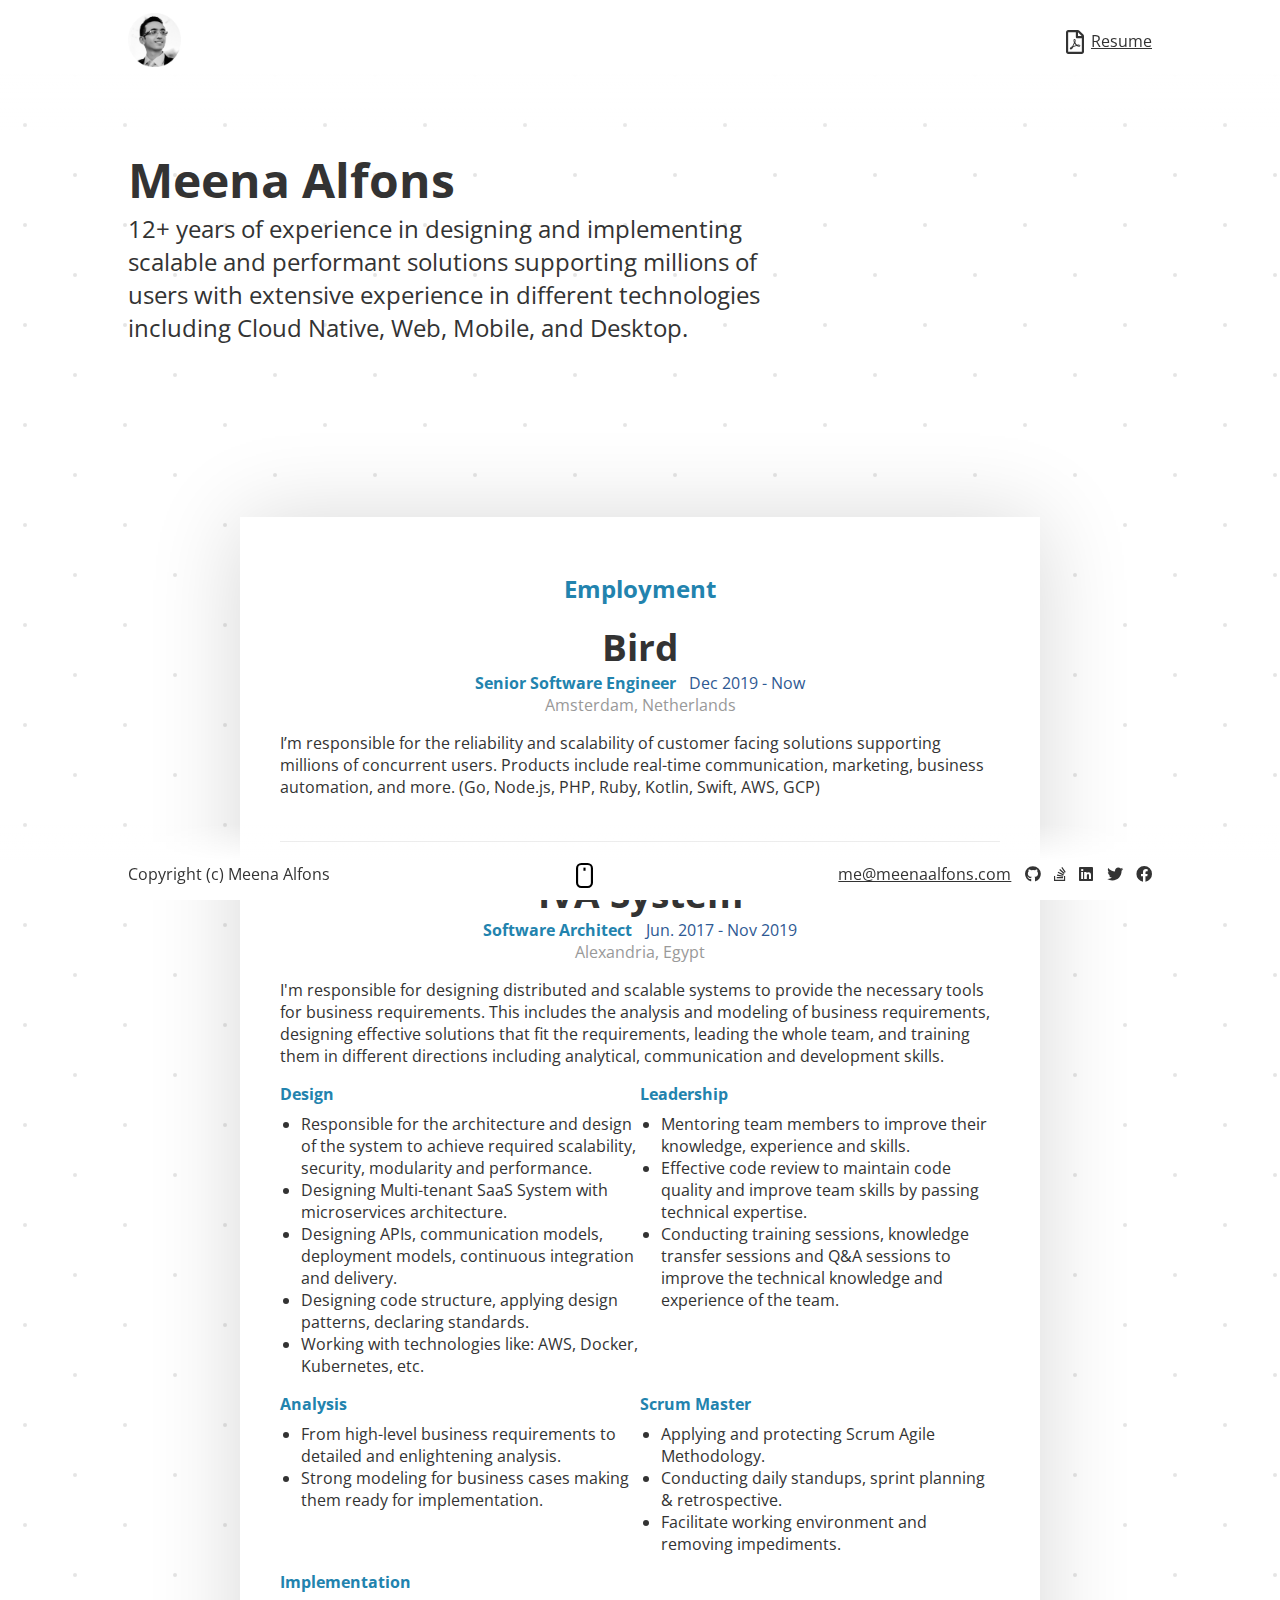
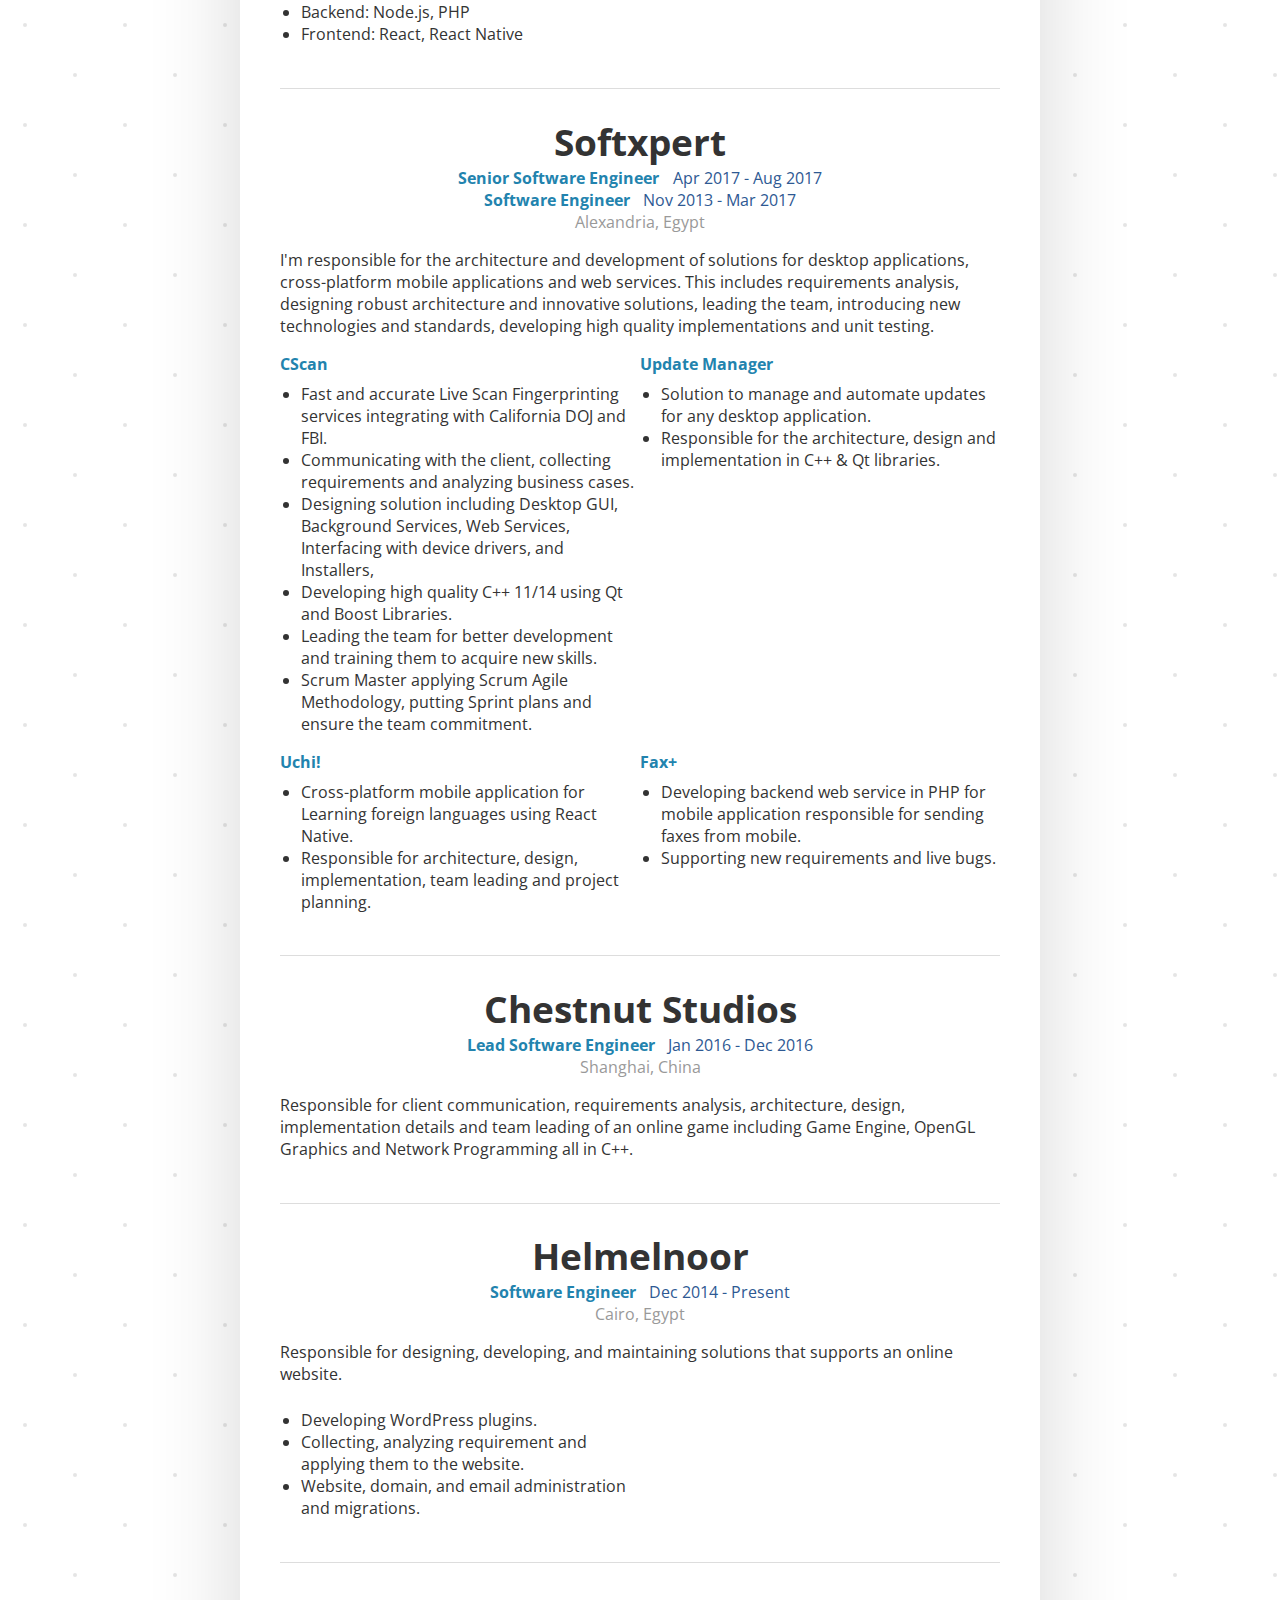
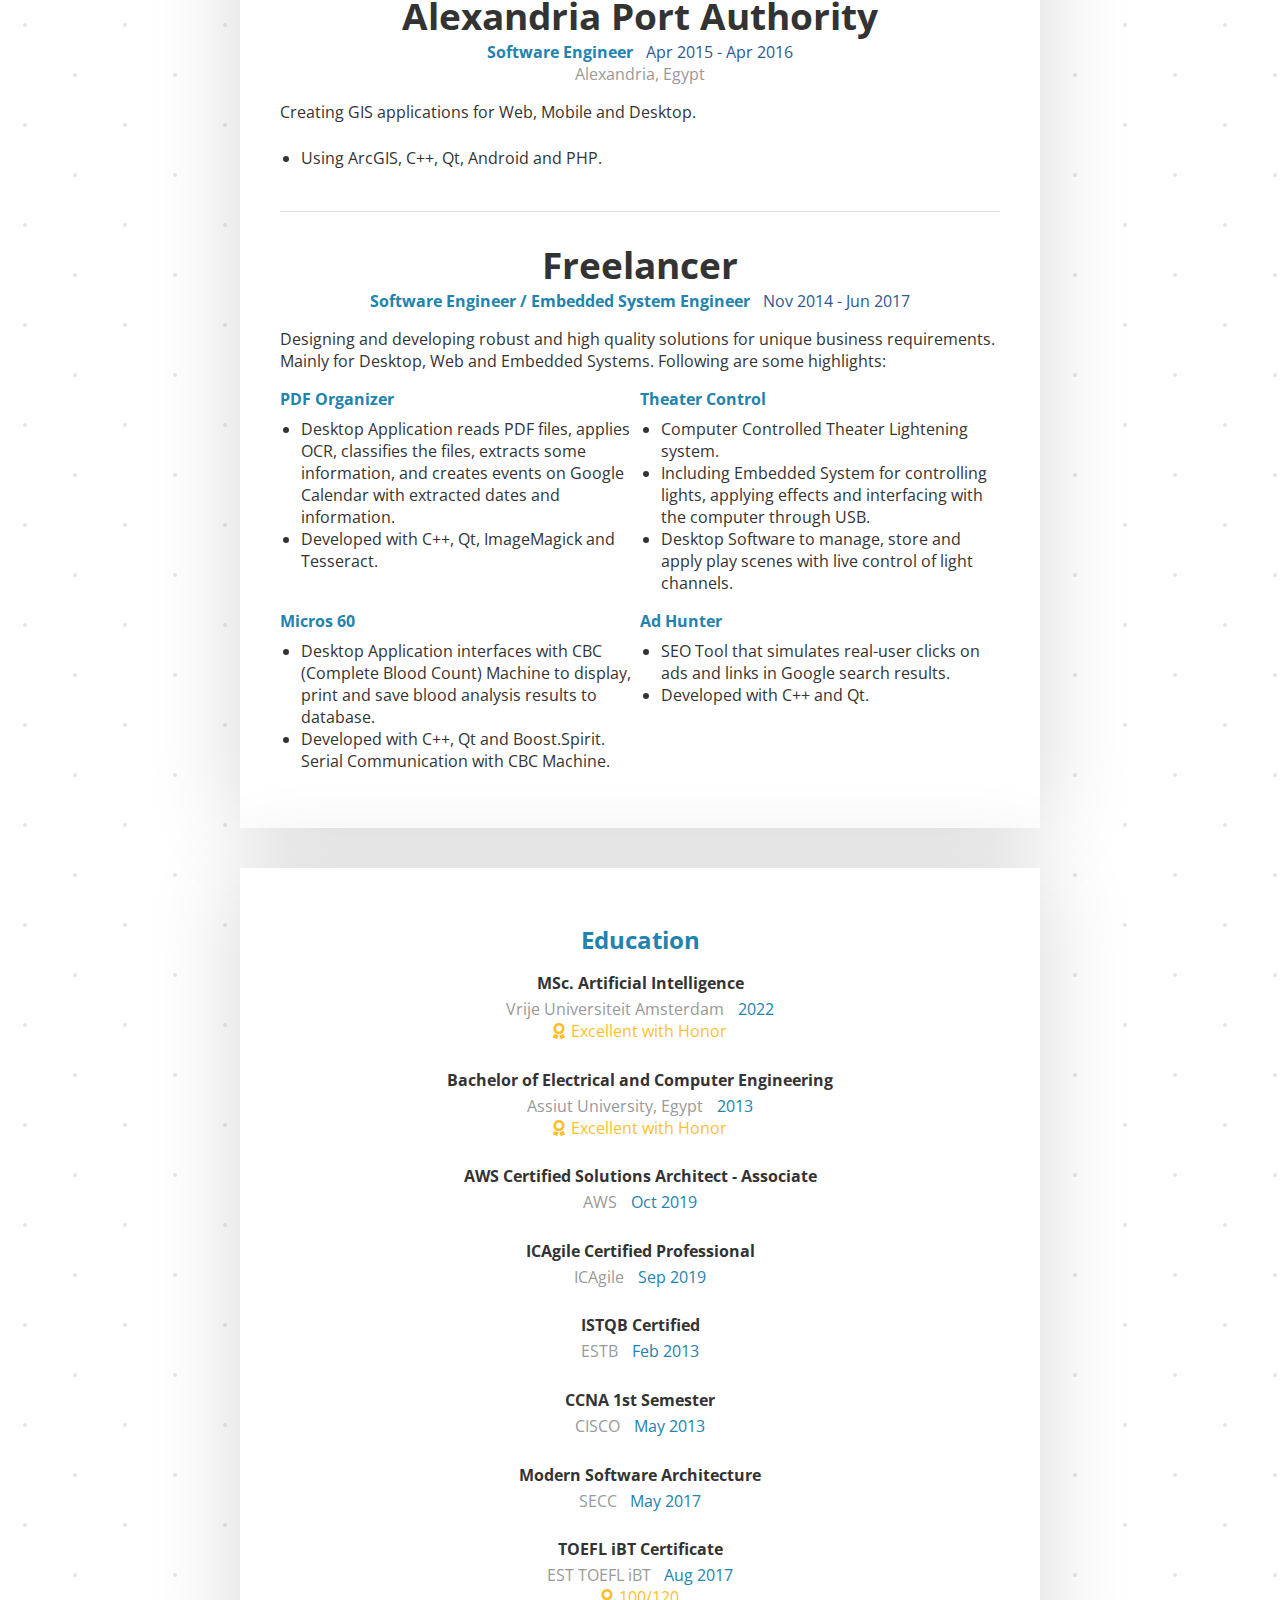
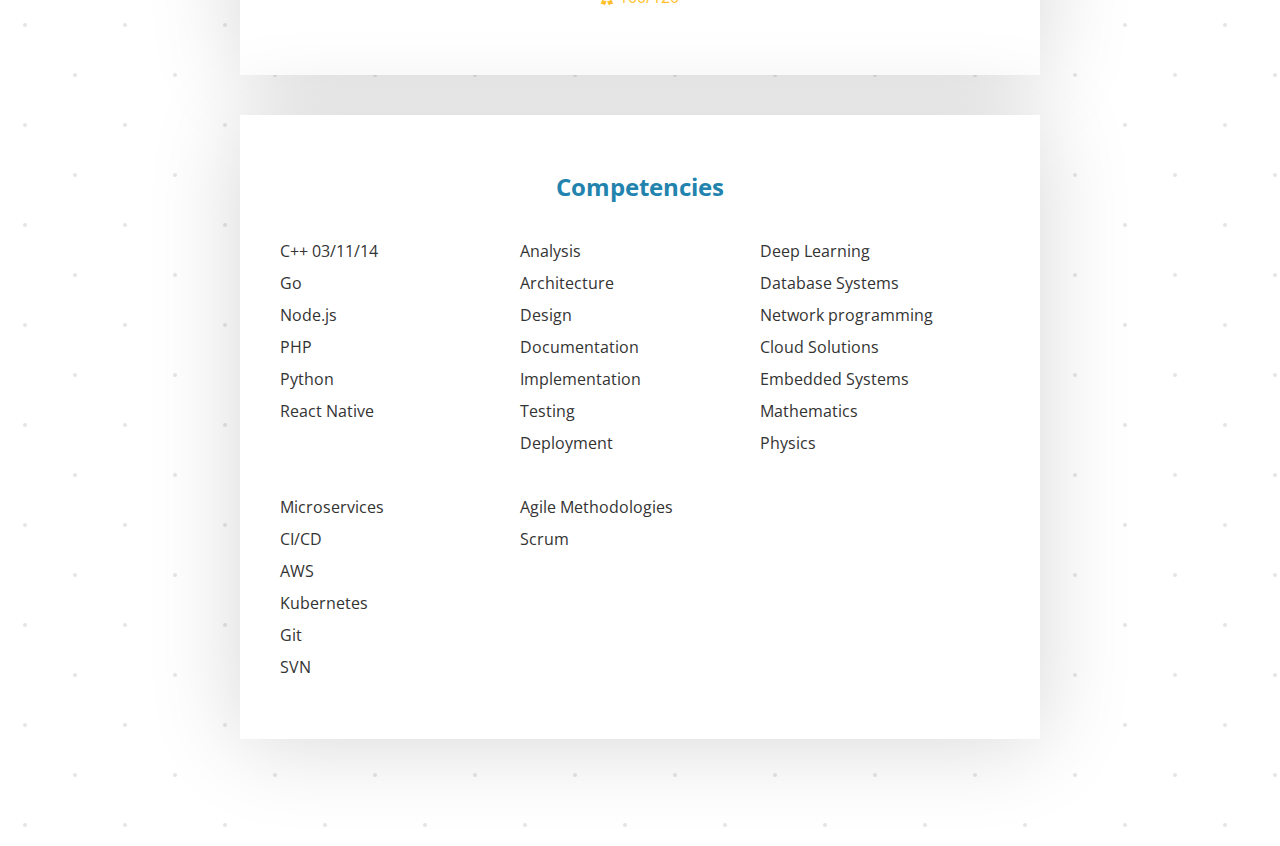
==== commit 5a29a691: "Update Bird description + Bird name" ====
--- a/index.html
+++ b/index.html
@@ -1 +1 @@
-<!DOCTYPE html><html><head><title>Meena Alfons</title><meta name="viewport" content="width=device-width, initial-scale=1.0"><link rel="stylesheet" href="style.css"><link rel="stylesheet" href="https://fonts.googleapis.com/css?family=Open+Sans:400,700&amp;display=swap"><link rel="stylesheet" href="https://cdnjs.cloudflare.com/ajax/libs/font-awesome/5.8.2/css/all.min.css"><link rel="icon" href="favicon.ico" type="image/x-ico"><link rel="shortcut icon" href="favicon.ico" type="image/x-ico"></head><body><header id="header"><div id="logo"><a href="index.html"><img src="meena.png"></a></div><div id="links"><a class="link" href="MeenaAlfons.resume.pdf"><div class="far fa-file-pdf"></div><span>Resume</span></a></div></header><div id="content"><section id="landing"><div id="name">Meena Alfons</div><div class="summary">12+ years of experience in designing and implementing scalable and performant solutions supporting millions of users with extensive experience in different technologies including Cloud Native, Web, Mobile, and Desktop.</div></section><div class="cv-container"><div class="cv"><section><div class="section-title"><div class="shadow">Employment</div><div class="title">Employment</div></div><div class="employment" id="employment-0"><div class="emp-header"><div class="employer">MessageBird</div></div><div class="positions"><div class="position"><div class="title">Senior Software Engineer</div><div class="period">Dec 2019 - Now</div></div></div><div class="address">Amsterdam, Netherlands</div><div class="description"><div class="description-sub"><p>I'm responsible for the reliability and scalability of customer facing solutions allowing end-users to communicate with businesses the way they communicate with their friends.</p></div></div></div><div class="employment" id="employment-1"><div class="emp-header"><div class="employer">IVA System</div></div><div class="positions"><div class="position"><div class="title">Software Architect</div><div class="period">Jun. 2017 - Nov 2019</div></div></div><div class="address">Alexandria, Egypt</div><div class="description"><div class="description-sub"><p>I'm responsible for designing distributed and scalable systems to provide the necessary tools for business requirements. This includes the analysis and modeling of business requirements, designing effective solutions that fit the requirements, leading the whole team, and training them in different directions including analytical, communication and development skills.</p></div><div class="description-sub"><div class="desc-title">Design</div><ul><li>Responsible for the architecture and design of the system to achieve required scalability, security, modularity and performance.</li><li>Designing Multi-tenant SaaS System with microservices architecture.</li><li>Designing APIs, communication models, deployment models, continuous integration and delivery.</li><li>Designing code structure, applying design patterns, declaring standards.</li><li>Working with technologies like: AWS, Docker, Kubernetes, etc.</li></ul></div><div class="description-sub"><div class="desc-title">Leadership</div><ul><li>Mentoring team members to improve their knowledge, experience and skills.</li><li>Effective code review to maintain code quality and improve team skills by passing technical expertise.</li><li>Conducting training sessions, knowledge transfer sessions and Q&amp;A sessions to improve the technical knowledge and experience of the team.</li></ul></div><div class="description-sub"><div class="desc-title">Analysis</div><ul><li>From high-level business requirements to detailed and enlightening analysis.</li><li>Strong modeling for business cases making them ready for implementation.</li></ul></div><div class="description-sub"><div class="desc-title">Scrum Master</div><ul><li>Applying and protecting Scrum Agile Methodology.</li><li>Conducting daily standups, sprint planning &amp; retrospective.</li><li>Facilitate working environment and removing impediments.</li></ul></div><div class="description-sub"><div class="desc-title">Implementation</div><ul><li>Backend: Node.js, PHP</li><li>Frontend: React, React Native</li></ul></div></div></div><div class="employment" id="employment-2"><div class="emp-header"><div class="employer">Softxpert</div></div><div class="positions"><div class="position"><div class="title">Senior Software Engineer</div><div class="period">Apr 2017 - Aug 2017</div></div><div class="position"><div class="title">Software Engineer</div><div class="period">Nov 2013 - Mar 2017</div></div></div><div class="address">Alexandria, Egypt</div><div class="description"><div class="description-sub"><p>I'm responsible for the architecture and development of solutions for desktop applications, cross-platform mobile applications and web services. This includes requirements analysis, designing robust architecture and innovative solutions, leading the team, introducing new technologies and standards, developing high quality implementations and unit testing.</p></div><div class="description-sub"><div class="desc-title">CScan</div><ul><li>Fast and accurate Live Scan Fingerprinting services integrating with California DOJ and FBI.</li><li>Communicating with the client, collecting requirements and analyzing business cases.</li><li>Designing solution including Desktop GUI, Background Services, Web Services, Interfacing with device drivers, and Installers,</li><li>Developing high quality C++ 11/14 using Qt and Boost Libraries.</li><li>Leading the team for better development and training them to acquire new skills.</li><li>Scrum Master applying Scrum Agile Methodology, putting Sprint plans and ensure the team commitment.</li></ul></div><div class="description-sub"><div class="desc-title">Update Manager</div><ul><li>Solution to manage and automate updates for any desktop application.</li><li>Responsible for the architecture, design and implementation in C++ &amp; Qt libraries.</li></ul></div><div class="description-sub"><div class="desc-title">Uchi!</div><ul><li>Cross-platform mobile application for Learning foreign languages using React Native.</li><li>Responsible for architecture, design, implementation, team leading and project planning.</li></ul></div><div class="description-sub"><div class="desc-title">Fax+</div><ul><li>Developing backend web service in PHP for mobile application responsible for sending faxes from mobile.</li><li>Supporting new requirements and live bugs.</li></ul></div></div></div><div class="employment" id="employment-3"><div class="emp-header"><div class="employer">Chestnut Studios</div></div><div class="positions"><div class="position"><div class="title">Lead Software Engineer</div><div class="period">Jan 2016 - Dec 2016</div></div></div><div class="address">Shanghai, China</div><div class="description"><div class="description-sub"><p>Responsible for client communication, requirements analysis, architecture, design, implementation details and team leading of an online game including Game Engine, OpenGL Graphics and Network Programming all in C++.</p></div></div></div><div class="employment" id="employment-4"><div class="emp-header"><div class="employer">Helmelnoor</div></div><div class="positions"><div class="position"><div class="title">Software Engineer</div><div class="period">Dec 2014 - Present</div></div></div><div class="address">Cairo, Egypt</div><div class="description"><div class="description-sub"><p>Responsible for designing, developing, and maintaining solutions that supports an online website.</p></div><div class="description-sub"><ul><li>Developing WordPress plugins.</li><li>Collecting, analyzing requirement and applying them to the website.</li><li>Website, domain, and email administration and migrations.</li></ul></div></div></div><div class="employment" id="employment-5"><div class="emp-header"><div class="employer">Alexandria Port Authority</div></div><div class="positions"><div class="position"><div class="title">Software Engineer</div><div class="period">Apr 2015 - Apr 2016</div></div></div><div class="address">Alexandria, Egypt</div><div class="description"><div class="description-sub"><p>Creating GIS applications for Web, Mobile and Desktop.</p></div><div class="description-sub"><ul><li>Using ArcGIS, C++, Qt, Android and PHP.</li></ul></div></div></div><div class="employment" id="employment-6"><div class="emp-header"><div class="employer">Freelancer</div></div><div class="positions"><div class="position"><div class="title">Software Engineer / Embedded System Engineer</div><div class="period">Nov 2014 - Jun 2017</div></div></div><div class="address"></div><div class="description"><div class="description-sub"><p>Designing and developing robust and high quality solutions for unique business requirements. Mainly for Desktop, Web and Embedded Systems. Following are some highlights:</p></div><div class="description-sub"><div class="desc-title">PDF Organizer</div><ul><li>Desktop Application reads PDF files, applies OCR, classifies the files, extracts some information, and creates events on Google Calendar with extracted dates and information.</li><li>Developed with C++, Qt, ImageMagick and Tesseract.</li></ul></div><div class="description-sub"><div class="desc-title">Theater Control</div><ul><li>Computer Controlled Theater Lightening system.</li><li>Including Embedded System for controlling lights, applying effects and interfacing with the computer through USB.</li><li>Desktop Software to manage, store and apply play scenes with live control of light channels.</li></ul></div><div class="description-sub"><div class="desc-title">Micros 60</div><ul><li>Desktop Application interfaces with CBC (Complete Blood Count) Machine to display, print and save blood analysis results to database.</li><li>Developed with C++, Qt and Boost.Spirit. Serial Communication with CBC Machine.</li></ul></div><div class="description-sub"><div class="desc-title">Ad Hunter</div><ul><li>SEO Tool that simulates real-user clicks on ads and links in Google search results.</li><li>Developed with C++ and Qt.</li></ul></div></div></div></section><section><div class="section-title"><div class="shadow">Education</div><div class="title">Education</div></div><div class="education" id="education-0"><div class="name">MSc. Artificial Intelligence</div><div class="edu-source-date"><div class="source">Vrije Universiteit Amsterdam</div><div class="date">2022</div></div><div class="grade"><span class="fas fa-award"></span><span>Excellent with Honor</span></div></div><div class="education" id="education-1"><div class="name">Bachelor of Electrical and Computer Engineering</div><div class="edu-source-date"><div class="source">Assiut University, Egypt</div><div class="date">2013</div></div><div class="grade"><span class="fas fa-award"></span><span>Excellent with Honor</span></div></div><div class="education" id="education-2"><div class="name">AWS Certified Solutions Architect - Associate</div><div class="edu-source-date"><div class="source">AWS</div><div class="date">Oct 2019</div></div></div><div class="education" id="education-3"><div class="name">ICAgile Certified Professional</div><div class="edu-source-date"><div class="source">ICAgile</div><div class="date">Sep 2019</div></div></div><div class="education" id="education-4"><div class="name">ISTQB Certified</div><div class="edu-source-date"><div class="source">ESTB</div><div class="date">Feb 2013</div></div></div><div class="education" id="education-5"><div class="name">CCNA 1st Semester</div><div class="edu-source-date"><div class="source">CISCO</div><div class="date">May 2013</div></div></div><div class="education" id="education-6"><div class="name">Modern Software Architecture</div><div class="edu-source-date"><div class="source">SECC</div><div class="date">May 2017</div></div></div><div class="education" id="education-7"><div class="name">TOEFL iBT Certificate</div><div class="edu-source-date"><div class="source">EST TOEFL iBT</div><div class="date">Aug 2017</div></div><div class="grade"><span class="fas fa-award"></span><span>100/120</span></div></div></section><section><div class="section-title"><div class="shadow">Competencies</div><div class="title">Competencies</div></div><div class="competencies"><ul class="competency-group" id="competency-group-0"><li class="competency" id="competency-0">C++ 03/11/14</li><li class="competency" id="competency-1">Go</li><li class="competency" id="competency-2">Node.js</li><li class="competency" id="competency-3">PHP</li><li class="competency" id="competency-4">Python</li><li class="competency" id="competency-5">React Native</li></ul><ul class="competency-group" id="competency-group-1"><li class="competency" id="competency-0">Analysis</li><li class="competency" id="competency-1">Architecture</li><li class="competency" id="competency-2">Design</li><li class="competency" id="competency-3">Documentation</li><li class="competency" id="competency-4">Implementation</li><li class="competency" id="competency-5">Testing</li><li class="competency" id="competency-6">Deployment</li></ul><ul class="competency-group" id="competency-group-2"><li class="competency" id="competency-0">Deep Learning</li><li class="competency" id="competency-1">Database Systems</li><li class="competency" id="competency-2">Network programming</li><li class="competency" id="competency-3">Cloud Solutions</li><li class="competency" id="competency-4">Embedded Systems</li><li class="competency" id="competency-5">Mathematics</li><li class="competency" id="competency-6">Physics</li></ul><ul class="competency-group" id="competency-group-3"><li class="competency" id="competency-0">Microservices</li><li class="competency" id="competency-1">CI/CD</li><li class="competency" id="competency-2">AWS</li><li class="competency" id="competency-3">Kubernetes</li><li class="competency" id="competency-4">Git</li><li class="competency" id="competency-5">SVN</li></ul><ul class="competency-group" id="competency-group-4"><li class="competency" id="competency-0">Agile Methodologies</li><li class="competency" id="competency-1">Scrum</li></ul></div></section></div></div></div><footer id="footer"><div id="copyright">Copyright (c) Meena Alfons</div><div id="scroll"><img src="scroll.svg"></div><div id="contact"><a vlass="link" href="mailto:me@meenaalfons.com">me@meenaalfons.com</a><a class="link fab fa-github" href="https://github.com/MeenaAlfons"></a><a class="link fab fa-stack-overflow" href="https://stackoverflow.com/users/3997133/meena-alfons"></a><a class="link fab fa-linkedin" href="https://www.linkedin.com/in/MeenaAlfons/"></a><a class="link fab fa-twitter" href="https://twitter.com/MeenaAlfons"></a><a class="link fab fa-facebook" href="https://www.facebook.com/meena.alfons"></a></div></footer></body></html>+<!DOCTYPE html><html><head><title>Meena Alfons</title><meta name="viewport" content="width=device-width, initial-scale=1.0"><link rel="stylesheet" href="style.css"><link rel="stylesheet" href="https://fonts.googleapis.com/css?family=Open+Sans:400,700&amp;display=swap"><link rel="stylesheet" href="https://cdnjs.cloudflare.com/ajax/libs/font-awesome/5.8.2/css/all.min.css"><link rel="icon" href="favicon.ico" type="image/x-ico"><link rel="shortcut icon" href="favicon.ico" type="image/x-ico"></head><body><header id="header"><div id="logo"><a href="index.html"><img src="meena.png"></a></div><div id="links"><a class="link" href="MeenaAlfons.resume.pdf"><div class="far fa-file-pdf"></div><span>Resume</span></a></div></header><div id="content"><section id="landing"><div id="name">Meena Alfons</div><div class="summary">12+ years of experience in designing and implementing scalable and performant solutions supporting millions of users with extensive experience in different technologies including Cloud Native, Web, Mobile, and Desktop.</div></section><div class="cv-container"><div class="cv"><section><div class="section-title"><div class="shadow">Employment</div><div class="title">Employment</div></div><div class="employment" id="employment-0"><div class="emp-header"><div class="employer">Bird</div></div><div class="positions"><div class="position"><div class="title">Senior Software Engineer</div><div class="period">Dec 2019 - Now</div></div></div><div class="address">Amsterdam, Netherlands</div><div class="description"><div class="description-sub"><p>I’m responsible for the reliability and scalability of customer facing solutions supporting millions of concurrent users. Products include real-time communication, marketing, business automation, and more. (Go, Node.js, PHP, Ruby, Kotlin, Swift, AWS, GCP)</p></div></div></div><div class="employment" id="employment-1"><div class="emp-header"><div class="employer">IVA System</div></div><div class="positions"><div class="position"><div class="title">Software Architect</div><div class="period">Jun. 2017 - Nov 2019</div></div></div><div class="address">Alexandria, Egypt</div><div class="description"><div class="description-sub"><p>I'm responsible for designing distributed and scalable systems to provide the necessary tools for business requirements. This includes the analysis and modeling of business requirements, designing effective solutions that fit the requirements, leading the whole team, and training them in different directions including analytical, communication and development skills.</p></div><div class="description-sub"><div class="desc-title">Design</div><ul><li>Responsible for the architecture and design of the system to achieve required scalability, security, modularity and performance.</li><li>Designing Multi-tenant SaaS System with microservices architecture.</li><li>Designing APIs, communication models, deployment models, continuous integration and delivery.</li><li>Designing code structure, applying design patterns, declaring standards.</li><li>Working with technologies like: AWS, Docker, Kubernetes, etc.</li></ul></div><div class="description-sub"><div class="desc-title">Leadership</div><ul><li>Mentoring team members to improve their knowledge, experience and skills.</li><li>Effective code review to maintain code quality and improve team skills by passing technical expertise.</li><li>Conducting training sessions, knowledge transfer sessions and Q&amp;A sessions to improve the technical knowledge and experience of the team.</li></ul></div><div class="description-sub"><div class="desc-title">Analysis</div><ul><li>From high-level business requirements to detailed and enlightening analysis.</li><li>Strong modeling for business cases making them ready for implementation.</li></ul></div><div class="description-sub"><div class="desc-title">Scrum Master</div><ul><li>Applying and protecting Scrum Agile Methodology.</li><li>Conducting daily standups, sprint planning &amp; retrospective.</li><li>Facilitate working environment and removing impediments.</li></ul></div><div class="description-sub"><div class="desc-title">Implementation</div><ul><li>Backend: Node.js, PHP</li><li>Frontend: React, React Native</li></ul></div></div></div><div class="employment" id="employment-2"><div class="emp-header"><div class="employer">Softxpert</div></div><div class="positions"><div class="position"><div class="title">Senior Software Engineer</div><div class="period">Apr 2017 - Aug 2017</div></div><div class="position"><div class="title">Software Engineer</div><div class="period">Nov 2013 - Mar 2017</div></div></div><div class="address">Alexandria, Egypt</div><div class="description"><div class="description-sub"><p>I'm responsible for the architecture and development of solutions for desktop applications, cross-platform mobile applications and web services. This includes requirements analysis, designing robust architecture and innovative solutions, leading the team, introducing new technologies and standards, developing high quality implementations and unit testing.</p></div><div class="description-sub"><div class="desc-title">CScan</div><ul><li>Fast and accurate Live Scan Fingerprinting services integrating with California DOJ and FBI.</li><li>Communicating with the client, collecting requirements and analyzing business cases.</li><li>Designing solution including Desktop GUI, Background Services, Web Services, Interfacing with device drivers, and Installers,</li><li>Developing high quality C++ 11/14 using Qt and Boost Libraries.</li><li>Leading the team for better development and training them to acquire new skills.</li><li>Scrum Master applying Scrum Agile Methodology, putting Sprint plans and ensure the team commitment.</li></ul></div><div class="description-sub"><div class="desc-title">Update Manager</div><ul><li>Solution to manage and automate updates for any desktop application.</li><li>Responsible for the architecture, design and implementation in C++ &amp; Qt libraries.</li></ul></div><div class="description-sub"><div class="desc-title">Uchi!</div><ul><li>Cross-platform mobile application for Learning foreign languages using React Native.</li><li>Responsible for architecture, design, implementation, team leading and project planning.</li></ul></div><div class="description-sub"><div class="desc-title">Fax+</div><ul><li>Developing backend web service in PHP for mobile application responsible for sending faxes from mobile.</li><li>Supporting new requirements and live bugs.</li></ul></div></div></div><div class="employment" id="employment-3"><div class="emp-header"><div class="employer">Chestnut Studios</div></div><div class="positions"><div class="position"><div class="title">Lead Software Engineer</div><div class="period">Jan 2016 - Dec 2016</div></div></div><div class="address">Shanghai, China</div><div class="description"><div class="description-sub"><p>Responsible for client communication, requirements analysis, architecture, design, implementation details and team leading of an online game including Game Engine, OpenGL Graphics and Network Programming all in C++.</p></div></div></div><div class="employment" id="employment-4"><div class="emp-header"><div class="employer">Helmelnoor</div></div><div class="positions"><div class="position"><div class="title">Software Engineer</div><div class="period">Dec 2014 - Present</div></div></div><div class="address">Cairo, Egypt</div><div class="description"><div class="description-sub"><p>Responsible for designing, developing, and maintaining solutions that supports an online website.</p></div><div class="description-sub"><ul><li>Developing WordPress plugins.</li><li>Collecting, analyzing requirement and applying them to the website.</li><li>Website, domain, and email administration and migrations.</li></ul></div></div></div><div class="employment" id="employment-5"><div class="emp-header"><div class="employer">Alexandria Port Authority</div></div><div class="positions"><div class="position"><div class="title">Software Engineer</div><div class="period">Apr 2015 - Apr 2016</div></div></div><div class="address">Alexandria, Egypt</div><div class="description"><div class="description-sub"><p>Creating GIS applications for Web, Mobile and Desktop.</p></div><div class="description-sub"><ul><li>Using ArcGIS, C++, Qt, Android and PHP.</li></ul></div></div></div><div class="employment" id="employment-6"><div class="emp-header"><div class="employer">Freelancer</div></div><div class="positions"><div class="position"><div class="title">Software Engineer / Embedded System Engineer</div><div class="period">Nov 2014 - Jun 2017</div></div></div><div class="address"></div><div class="description"><div class="description-sub"><p>Designing and developing robust and high quality solutions for unique business requirements. Mainly for Desktop, Web and Embedded Systems. Following are some highlights:</p></div><div class="description-sub"><div class="desc-title">PDF Organizer</div><ul><li>Desktop Application reads PDF files, applies OCR, classifies the files, extracts some information, and creates events on Google Calendar with extracted dates and information.</li><li>Developed with C++, Qt, ImageMagick and Tesseract.</li></ul></div><div class="description-sub"><div class="desc-title">Theater Control</div><ul><li>Computer Controlled Theater Lightening system.</li><li>Including Embedded System for controlling lights, applying effects and interfacing with the computer through USB.</li><li>Desktop Software to manage, store and apply play scenes with live control of light channels.</li></ul></div><div class="description-sub"><div class="desc-title">Micros 60</div><ul><li>Desktop Application interfaces with CBC (Complete Blood Count) Machine to display, print and save blood analysis results to database.</li><li>Developed with C++, Qt and Boost.Spirit. Serial Communication with CBC Machine.</li></ul></div><div class="description-sub"><div class="desc-title">Ad Hunter</div><ul><li>SEO Tool that simulates real-user clicks on ads and links in Google search results.</li><li>Developed with C++ and Qt.</li></ul></div></div></div></section><section><div class="section-title"><div class="shadow">Education</div><div class="title">Education</div></div><div class="education" id="education-0"><div class="name">MSc. Artificial Intelligence</div><div class="edu-source-date"><div class="source">Vrije Universiteit Amsterdam</div><div class="date">2022</div></div><div class="grade"><span class="fas fa-award"></span><span>Excellent with Honor</span></div></div><div class="education" id="education-1"><div class="name">Bachelor of Electrical and Computer Engineering</div><div class="edu-source-date"><div class="source">Assiut University, Egypt</div><div class="date">2013</div></div><div class="grade"><span class="fas fa-award"></span><span>Excellent with Honor</span></div></div><div class="education" id="education-2"><div class="name">AWS Certified Solutions Architect - Associate</div><div class="edu-source-date"><div class="source">AWS</div><div class="date">Oct 2019</div></div></div><div class="education" id="education-3"><div class="name">ICAgile Certified Professional</div><div class="edu-source-date"><div class="source">ICAgile</div><div class="date">Sep 2019</div></div></div><div class="education" id="education-4"><div class="name">ISTQB Certified</div><div class="edu-source-date"><div class="source">ESTB</div><div class="date">Feb 2013</div></div></div><div class="education" id="education-5"><div class="name">CCNA 1st Semester</div><div class="edu-source-date"><div class="source">CISCO</div><div class="date">May 2013</div></div></div><div class="education" id="education-6"><div class="name">Modern Software Architecture</div><div class="edu-source-date"><div class="source">SECC</div><div class="date">May 2017</div></div></div><div class="education" id="education-7"><div class="name">TOEFL iBT Certificate</div><div class="edu-source-date"><div class="source">EST TOEFL iBT</div><div class="date">Aug 2017</div></div><div class="grade"><span class="fas fa-award"></span><span>100/120</span></div></div></section><section><div class="section-title"><div class="shadow">Competencies</div><div class="title">Competencies</div></div><div class="competencies"><ul class="competency-group" id="competency-group-0"><li class="competency" id="competency-0">C++ 03/11/14</li><li class="competency" id="competency-1">Go</li><li class="competency" id="competency-2">Node.js</li><li class="competency" id="competency-3">PHP</li><li class="competency" id="competency-4">Python</li><li class="competency" id="competency-5">React Native</li></ul><ul class="competency-group" id="competency-group-1"><li class="competency" id="competency-0">Analysis</li><li class="competency" id="competency-1">Architecture</li><li class="competency" id="competency-2">Design</li><li class="competency" id="competency-3">Documentation</li><li class="competency" id="competency-4">Implementation</li><li class="competency" id="competency-5">Testing</li><li class="competency" id="competency-6">Deployment</li></ul><ul class="competency-group" id="competency-group-2"><li class="competency" id="competency-0">Deep Learning</li><li class="competency" id="competency-1">Database Systems</li><li class="competency" id="competency-2">Network programming</li><li class="competency" id="competency-3">Cloud Solutions</li><li class="competency" id="competency-4">Embedded Systems</li><li class="competency" id="competency-5">Mathematics</li><li class="competency" id="competency-6">Physics</li></ul><ul class="competency-group" id="competency-group-3"><li class="competency" id="competency-0">Microservices</li><li class="competency" id="competency-1">CI/CD</li><li class="competency" id="competency-2">AWS</li><li class="competency" id="competency-3">Kubernetes</li><li class="competency" id="competency-4">Git</li><li class="competency" id="competency-5">SVN</li></ul><ul class="competency-group" id="competency-group-4"><li class="competency" id="competency-0">Agile Methodologies</li><li class="competency" id="competency-1">Scrum</li></ul></div></section></div></div></div><footer id="footer"><div id="copyright">Copyright (c) Meena Alfons</div><div id="scroll"><img src="scroll.svg"></div><div id="contact"><a vlass="link" href="mailto:me@meenaalfons.com">me@meenaalfons.com</a><a class="link fab fa-github" href="https://github.com/MeenaAlfons"></a><a class="link fab fa-stack-overflow" href="https://stackoverflow.com/users/3997133/meena-alfons"></a><a class="link fab fa-linkedin" href="https://www.linkedin.com/in/MeenaAlfons/"></a><a class="link fab fa-twitter" href="https://twitter.com/MeenaAlfons"></a><a class="link fab fa-facebook" href="https://www.facebook.com/meena.alfons"></a></div></footer></body></html>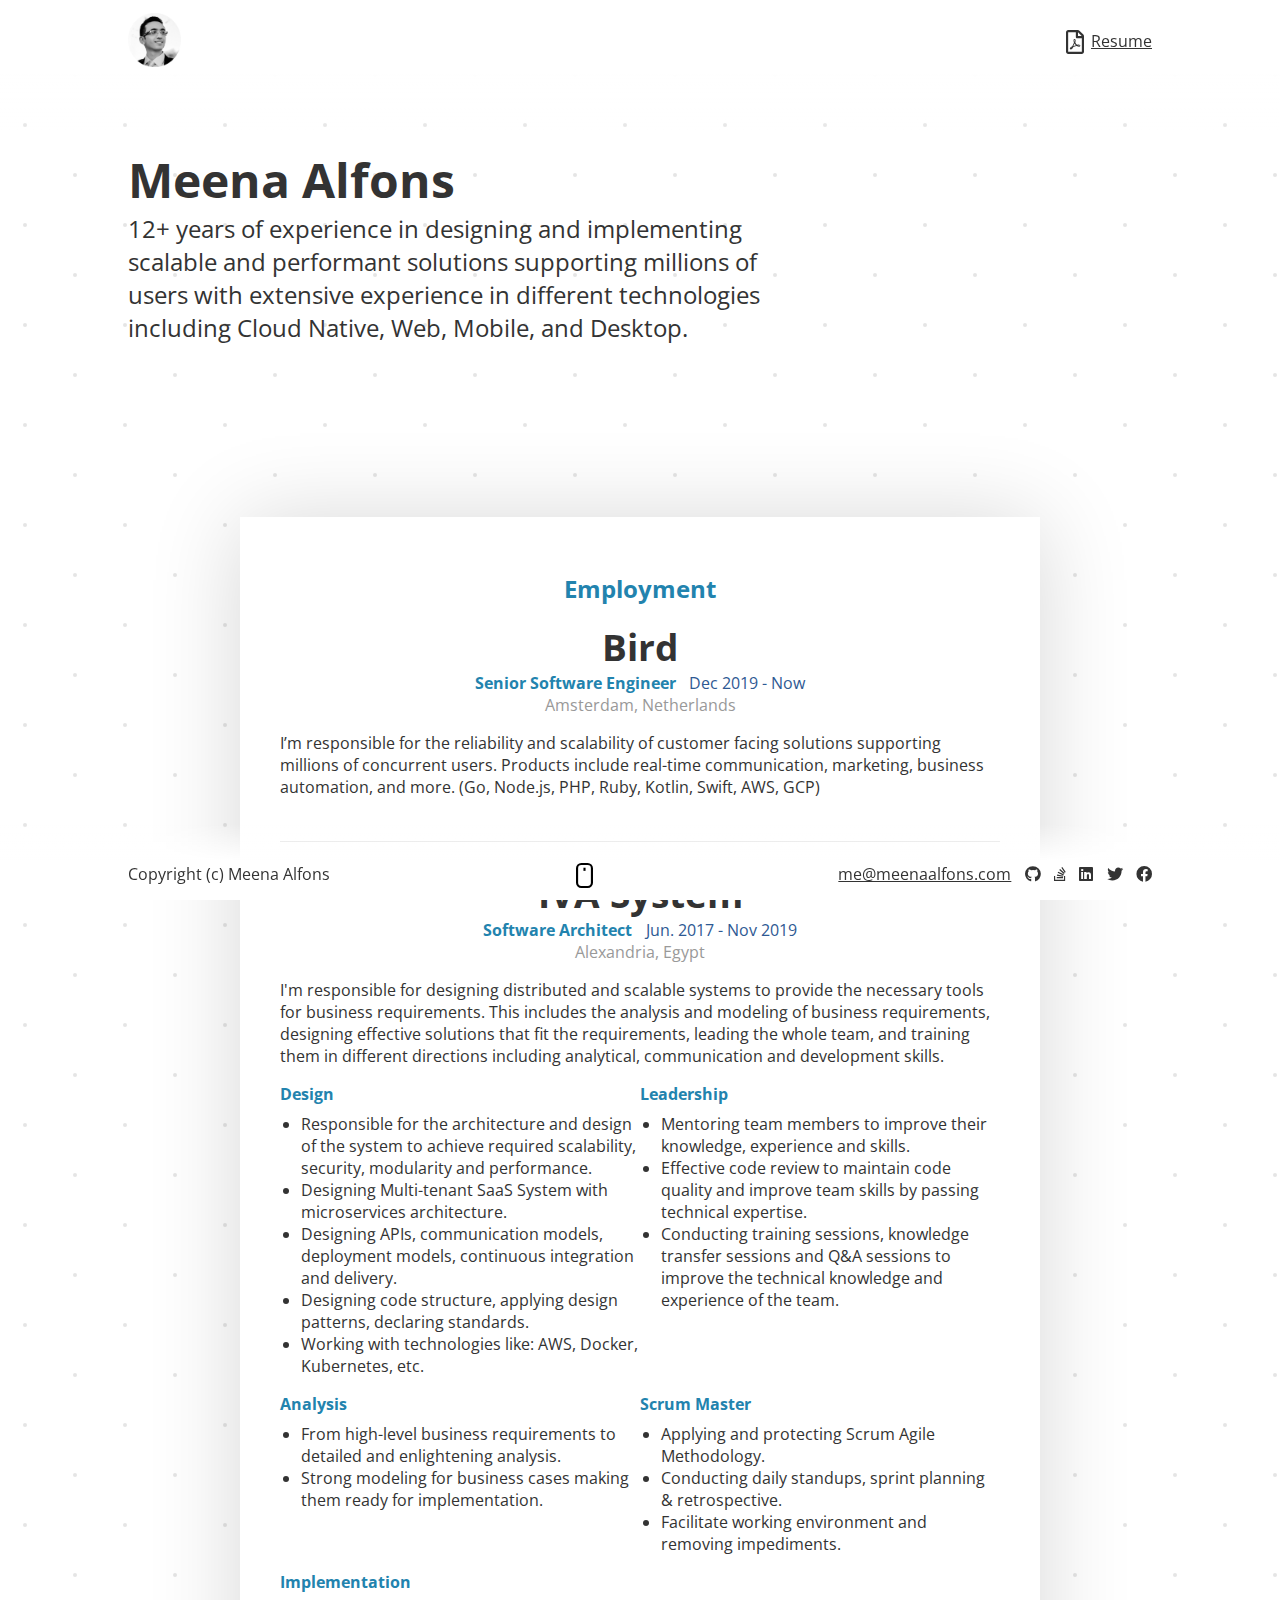
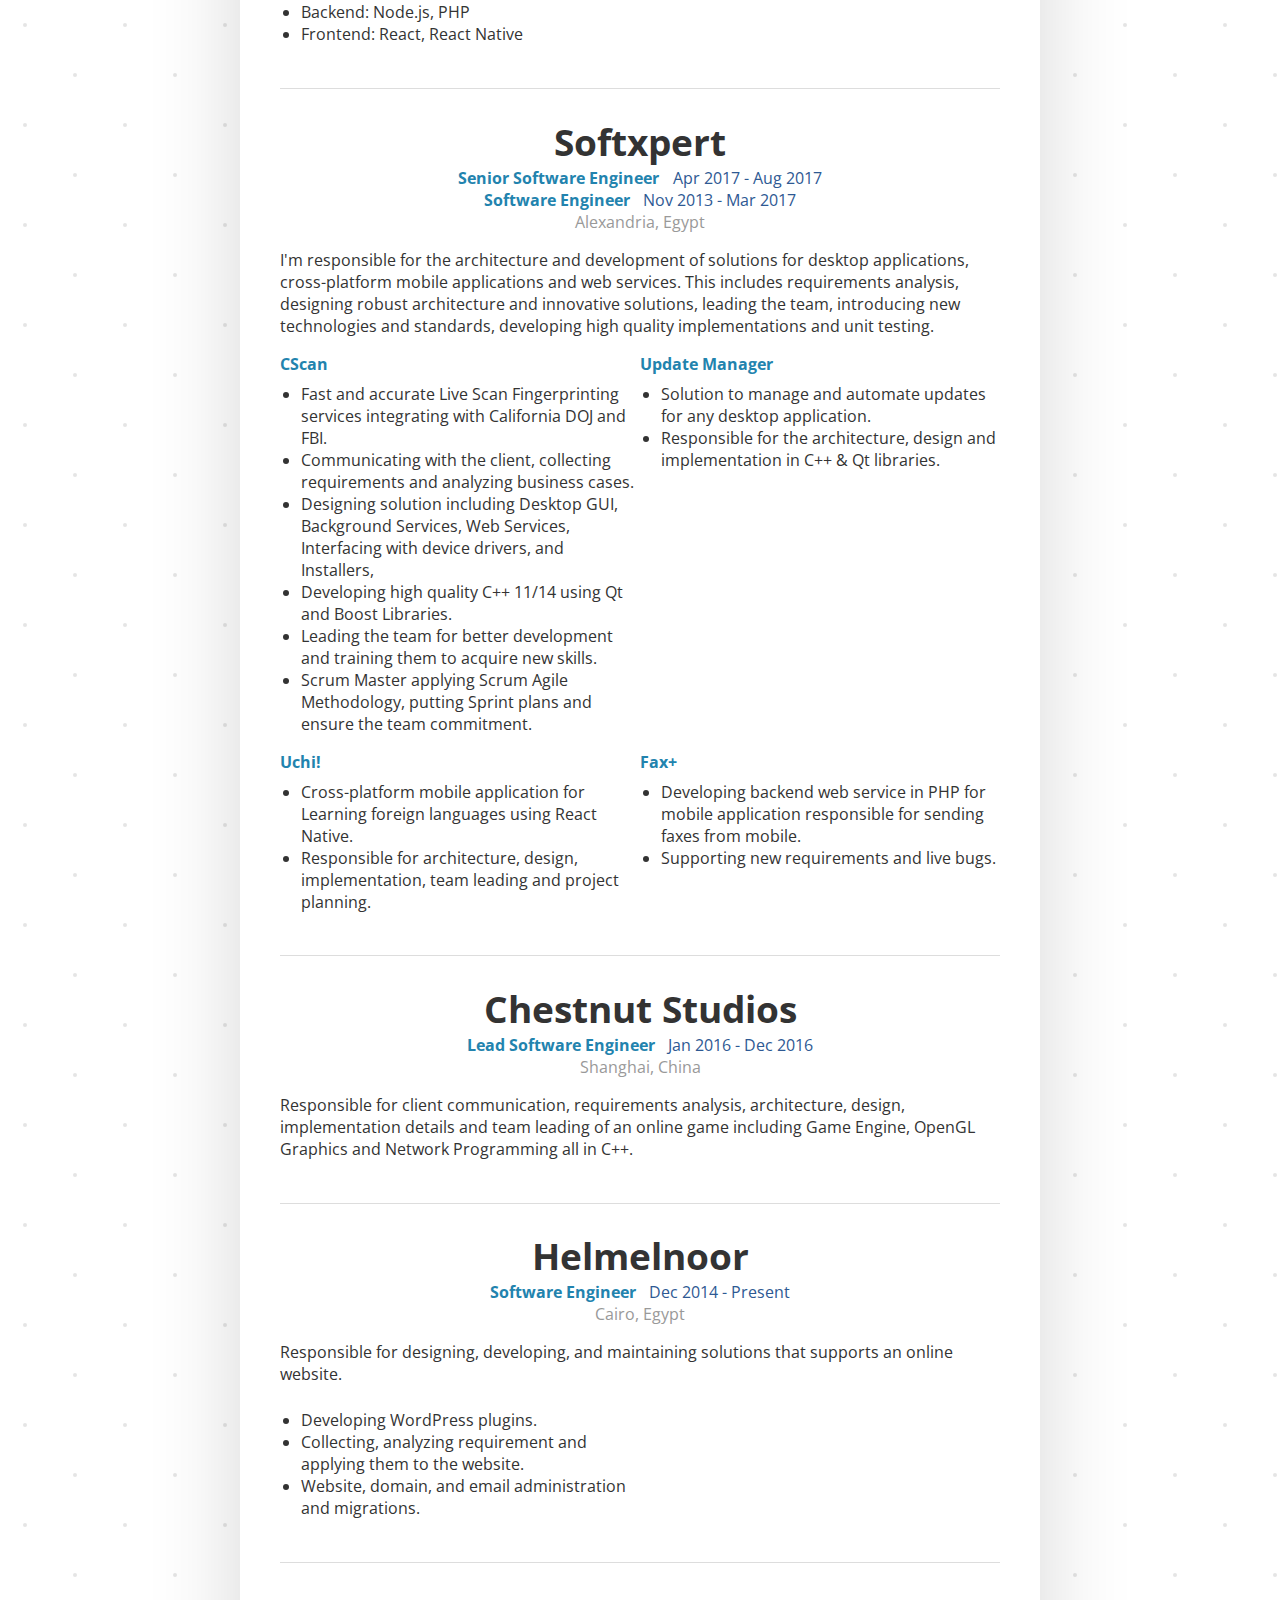
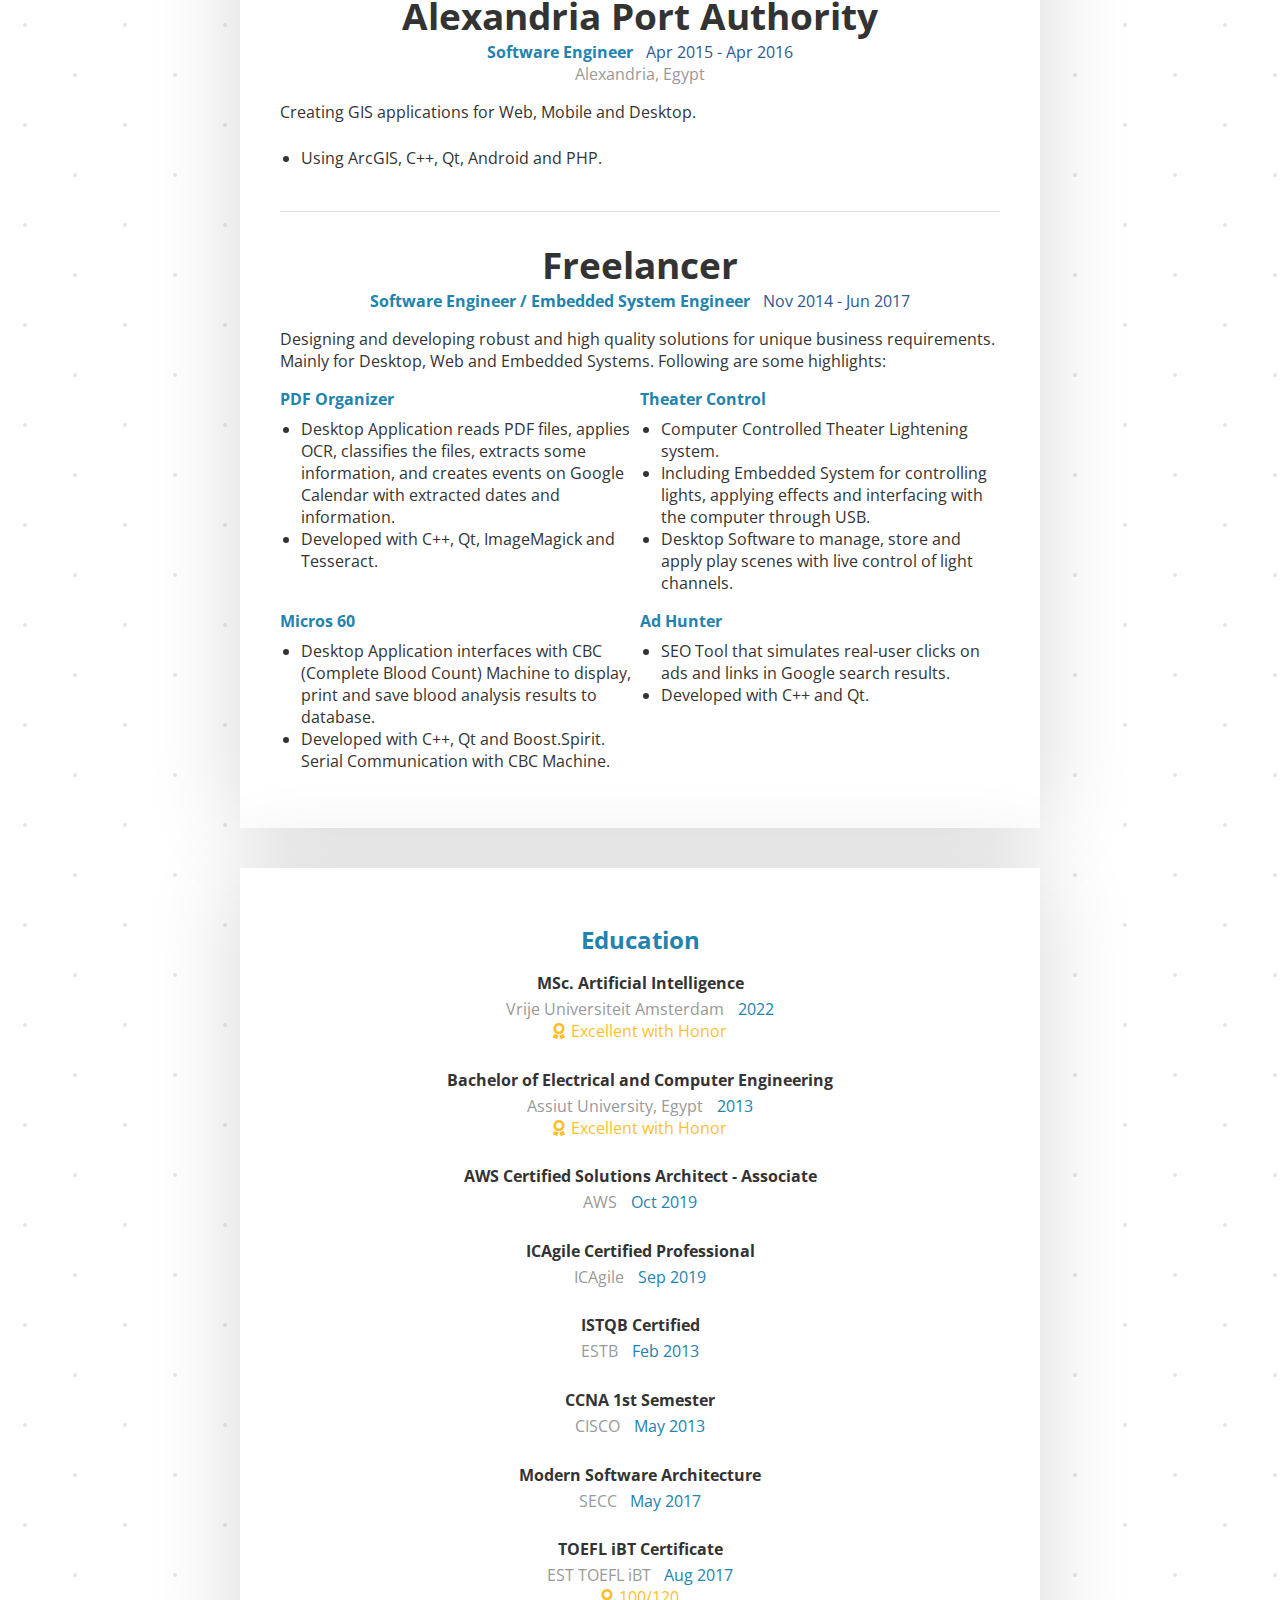
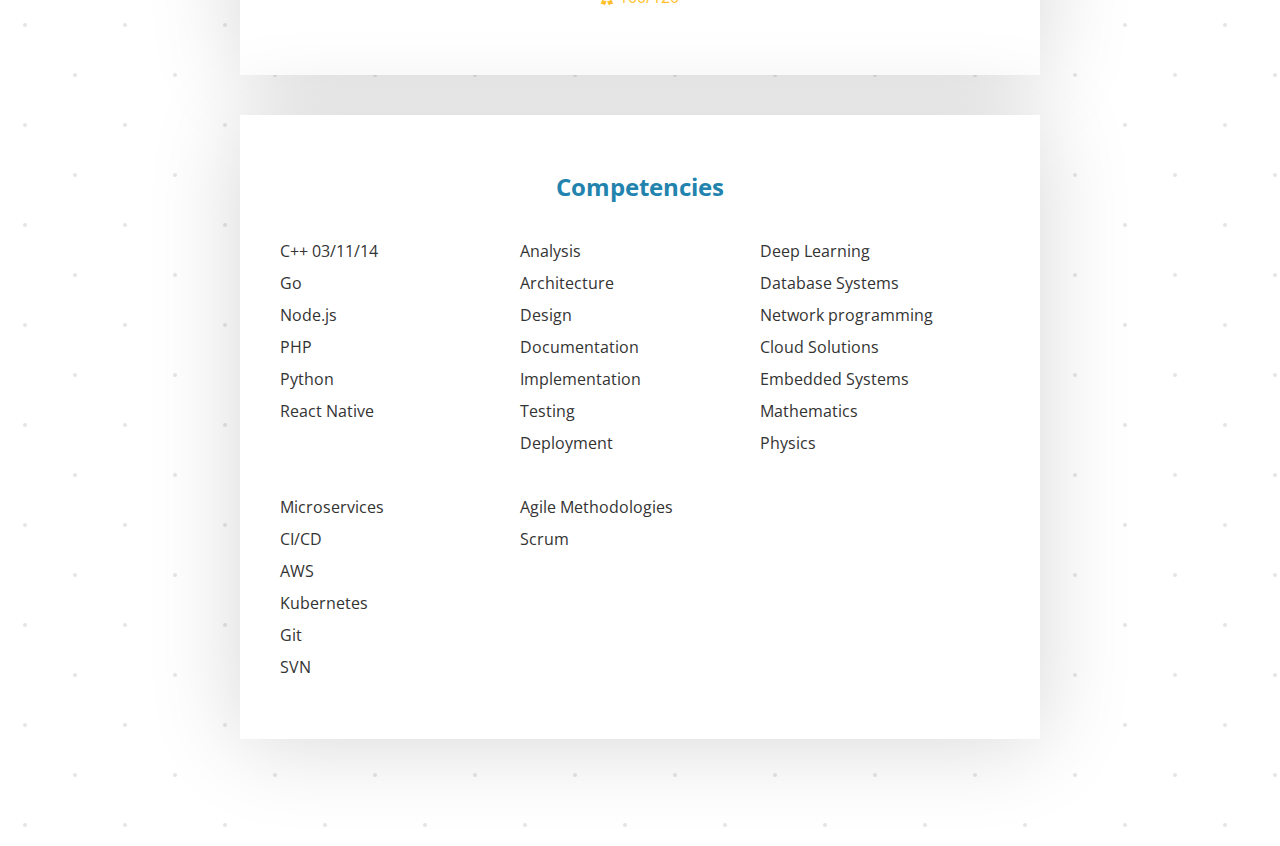
==== commit 5af24da2: "basic seo" ====
--- a/index.html
+++ b/index.html
@@ -1 +1 @@
-<!DOCTYPE html><html><head><title>Meena Alfons</title><meta name="viewport" content="width=device-width, initial-scale=1.0"><link rel="stylesheet" href="style.css"><link rel="stylesheet" href="https://fonts.googleapis.com/css?family=Open+Sans:400,700&amp;display=swap"><link rel="stylesheet" href="https://cdnjs.cloudflare.com/ajax/libs/font-awesome/5.8.2/css/all.min.css"><link rel="icon" href="favicon.ico" type="image/x-ico"><link rel="shortcut icon" href="favicon.ico" type="image/x-ico"></head><body><header id="header"><div id="logo"><a href="index.html"><img src="meena.png"></a></div><div id="links"><a class="link" href="MeenaAlfons.resume.pdf"><div class="far fa-file-pdf"></div><span>Resume</span></a></div></header><div id="content"><section id="landing"><div id="name">Meena Alfons</div><div class="summary">12+ years of experience in designing and implementing scalable and performant solutions supporting millions of users with extensive experience in different technologies including Cloud Native, Web, Mobile, and Desktop.</div></section><div class="cv-container"><div class="cv"><section><div class="section-title"><div class="shadow">Employment</div><div class="title">Employment</div></div><div class="employment" id="employment-0"><div class="emp-header"><div class="employer">Bird</div></div><div class="positions"><div class="position"><div class="title">Senior Software Engineer</div><div class="period">Dec 2019 - Now</div></div></div><div class="address">Amsterdam, Netherlands</div><div class="description"><div class="description-sub"><p>I’m responsible for the reliability and scalability of customer facing solutions supporting millions of concurrent users. Products include real-time communication, marketing, business automation, and more. (Go, Node.js, PHP, Ruby, Kotlin, Swift, AWS, GCP)</p></div></div></div><div class="employment" id="employment-1"><div class="emp-header"><div class="employer">IVA System</div></div><div class="positions"><div class="position"><div class="title">Software Architect</div><div class="period">Jun. 2017 - Nov 2019</div></div></div><div class="address">Alexandria, Egypt</div><div class="description"><div class="description-sub"><p>I'm responsible for designing distributed and scalable systems to provide the necessary tools for business requirements. This includes the analysis and modeling of business requirements, designing effective solutions that fit the requirements, leading the whole team, and training them in different directions including analytical, communication and development skills.</p></div><div class="description-sub"><div class="desc-title">Design</div><ul><li>Responsible for the architecture and design of the system to achieve required scalability, security, modularity and performance.</li><li>Designing Multi-tenant SaaS System with microservices architecture.</li><li>Designing APIs, communication models, deployment models, continuous integration and delivery.</li><li>Designing code structure, applying design patterns, declaring standards.</li><li>Working with technologies like: AWS, Docker, Kubernetes, etc.</li></ul></div><div class="description-sub"><div class="desc-title">Leadership</div><ul><li>Mentoring team members to improve their knowledge, experience and skills.</li><li>Effective code review to maintain code quality and improve team skills by passing technical expertise.</li><li>Conducting training sessions, knowledge transfer sessions and Q&amp;A sessions to improve the technical knowledge and experience of the team.</li></ul></div><div class="description-sub"><div class="desc-title">Analysis</div><ul><li>From high-level business requirements to detailed and enlightening analysis.</li><li>Strong modeling for business cases making them ready for implementation.</li></ul></div><div class="description-sub"><div class="desc-title">Scrum Master</div><ul><li>Applying and protecting Scrum Agile Methodology.</li><li>Conducting daily standups, sprint planning &amp; retrospective.</li><li>Facilitate working environment and removing impediments.</li></ul></div><div class="description-sub"><div class="desc-title">Implementation</div><ul><li>Backend: Node.js, PHP</li><li>Frontend: React, React Native</li></ul></div></div></div><div class="employment" id="employment-2"><div class="emp-header"><div class="employer">Softxpert</div></div><div class="positions"><div class="position"><div class="title">Senior Software Engineer</div><div class="period">Apr 2017 - Aug 2017</div></div><div class="position"><div class="title">Software Engineer</div><div class="period">Nov 2013 - Mar 2017</div></div></div><div class="address">Alexandria, Egypt</div><div class="description"><div class="description-sub"><p>I'm responsible for the architecture and development of solutions for desktop applications, cross-platform mobile applications and web services. This includes requirements analysis, designing robust architecture and innovative solutions, leading the team, introducing new technologies and standards, developing high quality implementations and unit testing.</p></div><div class="description-sub"><div class="desc-title">CScan</div><ul><li>Fast and accurate Live Scan Fingerprinting services integrating with California DOJ and FBI.</li><li>Communicating with the client, collecting requirements and analyzing business cases.</li><li>Designing solution including Desktop GUI, Background Services, Web Services, Interfacing with device drivers, and Installers,</li><li>Developing high quality C++ 11/14 using Qt and Boost Libraries.</li><li>Leading the team for better development and training them to acquire new skills.</li><li>Scrum Master applying Scrum Agile Methodology, putting Sprint plans and ensure the team commitment.</li></ul></div><div class="description-sub"><div class="desc-title">Update Manager</div><ul><li>Solution to manage and automate updates for any desktop application.</li><li>Responsible for the architecture, design and implementation in C++ &amp; Qt libraries.</li></ul></div><div class="description-sub"><div class="desc-title">Uchi!</div><ul><li>Cross-platform mobile application for Learning foreign languages using React Native.</li><li>Responsible for architecture, design, implementation, team leading and project planning.</li></ul></div><div class="description-sub"><div class="desc-title">Fax+</div><ul><li>Developing backend web service in PHP for mobile application responsible for sending faxes from mobile.</li><li>Supporting new requirements and live bugs.</li></ul></div></div></div><div class="employment" id="employment-3"><div class="emp-header"><div class="employer">Chestnut Studios</div></div><div class="positions"><div class="position"><div class="title">Lead Software Engineer</div><div class="period">Jan 2016 - Dec 2016</div></div></div><div class="address">Shanghai, China</div><div class="description"><div class="description-sub"><p>Responsible for client communication, requirements analysis, architecture, design, implementation details and team leading of an online game including Game Engine, OpenGL Graphics and Network Programming all in C++.</p></div></div></div><div class="employment" id="employment-4"><div class="emp-header"><div class="employer">Helmelnoor</div></div><div class="positions"><div class="position"><div class="title">Software Engineer</div><div class="period">Dec 2014 - Present</div></div></div><div class="address">Cairo, Egypt</div><div class="description"><div class="description-sub"><p>Responsible for designing, developing, and maintaining solutions that supports an online website.</p></div><div class="description-sub"><ul><li>Developing WordPress plugins.</li><li>Collecting, analyzing requirement and applying them to the website.</li><li>Website, domain, and email administration and migrations.</li></ul></div></div></div><div class="employment" id="employment-5"><div class="emp-header"><div class="employer">Alexandria Port Authority</div></div><div class="positions"><div class="position"><div class="title">Software Engineer</div><div class="period">Apr 2015 - Apr 2016</div></div></div><div class="address">Alexandria, Egypt</div><div class="description"><div class="description-sub"><p>Creating GIS applications for Web, Mobile and Desktop.</p></div><div class="description-sub"><ul><li>Using ArcGIS, C++, Qt, Android and PHP.</li></ul></div></div></div><div class="employment" id="employment-6"><div class="emp-header"><div class="employer">Freelancer</div></div><div class="positions"><div class="position"><div class="title">Software Engineer / Embedded System Engineer</div><div class="period">Nov 2014 - Jun 2017</div></div></div><div class="address"></div><div class="description"><div class="description-sub"><p>Designing and developing robust and high quality solutions for unique business requirements. Mainly for Desktop, Web and Embedded Systems. Following are some highlights:</p></div><div class="description-sub"><div class="desc-title">PDF Organizer</div><ul><li>Desktop Application reads PDF files, applies OCR, classifies the files, extracts some information, and creates events on Google Calendar with extracted dates and information.</li><li>Developed with C++, Qt, ImageMagick and Tesseract.</li></ul></div><div class="description-sub"><div class="desc-title">Theater Control</div><ul><li>Computer Controlled Theater Lightening system.</li><li>Including Embedded System for controlling lights, applying effects and interfacing with the computer through USB.</li><li>Desktop Software to manage, store and apply play scenes with live control of light channels.</li></ul></div><div class="description-sub"><div class="desc-title">Micros 60</div><ul><li>Desktop Application interfaces with CBC (Complete Blood Count) Machine to display, print and save blood analysis results to database.</li><li>Developed with C++, Qt and Boost.Spirit. Serial Communication with CBC Machine.</li></ul></div><div class="description-sub"><div class="desc-title">Ad Hunter</div><ul><li>SEO Tool that simulates real-user clicks on ads and links in Google search results.</li><li>Developed with C++ and Qt.</li></ul></div></div></div></section><section><div class="section-title"><div class="shadow">Education</div><div class="title">Education</div></div><div class="education" id="education-0"><div class="name">MSc. Artificial Intelligence</div><div class="edu-source-date"><div class="source">Vrije Universiteit Amsterdam</div><div class="date">2022</div></div><div class="grade"><span class="fas fa-award"></span><span>Excellent with Honor</span></div></div><div class="education" id="education-1"><div class="name">Bachelor of Electrical and Computer Engineering</div><div class="edu-source-date"><div class="source">Assiut University, Egypt</div><div class="date">2013</div></div><div class="grade"><span class="fas fa-award"></span><span>Excellent with Honor</span></div></div><div class="education" id="education-2"><div class="name">AWS Certified Solutions Architect - Associate</div><div class="edu-source-date"><div class="source">AWS</div><div class="date">Oct 2019</div></div></div><div class="education" id="education-3"><div class="name">ICAgile Certified Professional</div><div class="edu-source-date"><div class="source">ICAgile</div><div class="date">Sep 2019</div></div></div><div class="education" id="education-4"><div class="name">ISTQB Certified</div><div class="edu-source-date"><div class="source">ESTB</div><div class="date">Feb 2013</div></div></div><div class="education" id="education-5"><div class="name">CCNA 1st Semester</div><div class="edu-source-date"><div class="source">CISCO</div><div class="date">May 2013</div></div></div><div class="education" id="education-6"><div class="name">Modern Software Architecture</div><div class="edu-source-date"><div class="source">SECC</div><div class="date">May 2017</div></div></div><div class="education" id="education-7"><div class="name">TOEFL iBT Certificate</div><div class="edu-source-date"><div class="source">EST TOEFL iBT</div><div class="date">Aug 2017</div></div><div class="grade"><span class="fas fa-award"></span><span>100/120</span></div></div></section><section><div class="section-title"><div class="shadow">Competencies</div><div class="title">Competencies</div></div><div class="competencies"><ul class="competency-group" id="competency-group-0"><li class="competency" id="competency-0">C++ 03/11/14</li><li class="competency" id="competency-1">Go</li><li class="competency" id="competency-2">Node.js</li><li class="competency" id="competency-3">PHP</li><li class="competency" id="competency-4">Python</li><li class="competency" id="competency-5">React Native</li></ul><ul class="competency-group" id="competency-group-1"><li class="competency" id="competency-0">Analysis</li><li class="competency" id="competency-1">Architecture</li><li class="competency" id="competency-2">Design</li><li class="competency" id="competency-3">Documentation</li><li class="competency" id="competency-4">Implementation</li><li class="competency" id="competency-5">Testing</li><li class="competency" id="competency-6">Deployment</li></ul><ul class="competency-group" id="competency-group-2"><li class="competency" id="competency-0">Deep Learning</li><li class="competency" id="competency-1">Database Systems</li><li class="competency" id="competency-2">Network programming</li><li class="competency" id="competency-3">Cloud Solutions</li><li class="competency" id="competency-4">Embedded Systems</li><li class="competency" id="competency-5">Mathematics</li><li class="competency" id="competency-6">Physics</li></ul><ul class="competency-group" id="competency-group-3"><li class="competency" id="competency-0">Microservices</li><li class="competency" id="competency-1">CI/CD</li><li class="competency" id="competency-2">AWS</li><li class="competency" id="competency-3">Kubernetes</li><li class="competency" id="competency-4">Git</li><li class="competency" id="competency-5">SVN</li></ul><ul class="competency-group" id="competency-group-4"><li class="competency" id="competency-0">Agile Methodologies</li><li class="competency" id="competency-1">Scrum</li></ul></div></section></div></div></div><footer id="footer"><div id="copyright">Copyright (c) Meena Alfons</div><div id="scroll"><img src="scroll.svg"></div><div id="contact"><a vlass="link" href="mailto:me@meenaalfons.com">me@meenaalfons.com</a><a class="link fab fa-github" href="https://github.com/MeenaAlfons"></a><a class="link fab fa-stack-overflow" href="https://stackoverflow.com/users/3997133/meena-alfons"></a><a class="link fab fa-linkedin" href="https://www.linkedin.com/in/MeenaAlfons/"></a><a class="link fab fa-twitter" href="https://twitter.com/MeenaAlfons"></a><a class="link fab fa-facebook" href="https://www.facebook.com/meena.alfons"></a></div></footer></body></html>+<!DOCTYPE html><html lang="en"><head><title>Meena Alfons</title><meta name="description" content="12+ years of experience in designing and implementing scalable and performant solutions supporting millions of users with extensive experience in different technologies including Cloud Native, Web, Mobile, and Desktop."><meta name="viewport" content="width=device-width, initial-scale=1.0"><link rel="stylesheet" href="style.css"><link rel="stylesheet" href="https://fonts.googleapis.com/css?family=Open+Sans:400,700&amp;display=swap"><link rel="stylesheet" href="https://cdnjs.cloudflare.com/ajax/libs/font-awesome/5.8.2/css/all.min.css"><link rel="icon" href="favicon.ico" type="image/x-ico"><link rel="shortcut icon" href="favicon.ico" type="image/x-ico"></head><body><header id="header"><div id="logo"><a href="index.html"><img src="meena.png"></a></div><div id="links"><a class="link" href="MeenaAlfons.resume.pdf"><div class="far fa-file-pdf"></div><span>Resume</span></a></div></header><div id="content"><section id="landing"><div id="name">Meena Alfons</div><div class="summary">12+ years of experience in designing and implementing scalable and performant solutions supporting millions of users with extensive experience in different technologies including Cloud Native, Web, Mobile, and Desktop.</div></section><div class="cv-container"><div class="cv"><section><div class="section-title"><div class="shadow">Employment</div><div class="title">Employment</div></div><div class="employment" id="employment-0"><div class="emp-header"><div class="employer">Bird</div></div><div class="positions"><div class="position"><div class="title">Senior Software Engineer</div><div class="period">Dec 2019 - Now</div></div></div><div class="address">Amsterdam, Netherlands</div><div class="description"><div class="description-sub"><p>I’m responsible for the reliability and scalability of customer facing solutions supporting millions of concurrent users. Products include real-time communication, marketing, business automation, and more. (Go, Node.js, PHP, Ruby, Kotlin, Swift, AWS, GCP)</p></div></div></div><div class="employment" id="employment-1"><div class="emp-header"><div class="employer">IVA System</div></div><div class="positions"><div class="position"><div class="title">Software Architect</div><div class="period">Jun. 2017 - Nov 2019</div></div></div><div class="address">Alexandria, Egypt</div><div class="description"><div class="description-sub"><p>I'm responsible for designing distributed and scalable systems to provide the necessary tools for business requirements. This includes the analysis and modeling of business requirements, designing effective solutions that fit the requirements, leading the whole team, and training them in different directions including analytical, communication and development skills.</p></div><div class="description-sub"><div class="desc-title">Design</div><ul><li>Responsible for the architecture and design of the system to achieve required scalability, security, modularity and performance.</li><li>Designing Multi-tenant SaaS System with microservices architecture.</li><li>Designing APIs, communication models, deployment models, continuous integration and delivery.</li><li>Designing code structure, applying design patterns, declaring standards.</li><li>Working with technologies like: AWS, Docker, Kubernetes, etc.</li></ul></div><div class="description-sub"><div class="desc-title">Leadership</div><ul><li>Mentoring team members to improve their knowledge, experience and skills.</li><li>Effective code review to maintain code quality and improve team skills by passing technical expertise.</li><li>Conducting training sessions, knowledge transfer sessions and Q&amp;A sessions to improve the technical knowledge and experience of the team.</li></ul></div><div class="description-sub"><div class="desc-title">Analysis</div><ul><li>From high-level business requirements to detailed and enlightening analysis.</li><li>Strong modeling for business cases making them ready for implementation.</li></ul></div><div class="description-sub"><div class="desc-title">Scrum Master</div><ul><li>Applying and protecting Scrum Agile Methodology.</li><li>Conducting daily standups, sprint planning &amp; retrospective.</li><li>Facilitate working environment and removing impediments.</li></ul></div><div class="description-sub"><div class="desc-title">Implementation</div><ul><li>Backend: Node.js, PHP</li><li>Frontend: React, React Native</li></ul></div></div></div><div class="employment" id="employment-2"><div class="emp-header"><div class="employer">Softxpert</div></div><div class="positions"><div class="position"><div class="title">Senior Software Engineer</div><div class="period">Apr 2017 - Aug 2017</div></div><div class="position"><div class="title">Software Engineer</div><div class="period">Nov 2013 - Mar 2017</div></div></div><div class="address">Alexandria, Egypt</div><div class="description"><div class="description-sub"><p>I'm responsible for the architecture and development of solutions for desktop applications, cross-platform mobile applications and web services. This includes requirements analysis, designing robust architecture and innovative solutions, leading the team, introducing new technologies and standards, developing high quality implementations and unit testing.</p></div><div class="description-sub"><div class="desc-title">CScan</div><ul><li>Fast and accurate Live Scan Fingerprinting services integrating with California DOJ and FBI.</li><li>Communicating with the client, collecting requirements and analyzing business cases.</li><li>Designing solution including Desktop GUI, Background Services, Web Services, Interfacing with device drivers, and Installers,</li><li>Developing high quality C++ 11/14 using Qt and Boost Libraries.</li><li>Leading the team for better development and training them to acquire new skills.</li><li>Scrum Master applying Scrum Agile Methodology, putting Sprint plans and ensure the team commitment.</li></ul></div><div class="description-sub"><div class="desc-title">Update Manager</div><ul><li>Solution to manage and automate updates for any desktop application.</li><li>Responsible for the architecture, design and implementation in C++ &amp; Qt libraries.</li></ul></div><div class="description-sub"><div class="desc-title">Uchi!</div><ul><li>Cross-platform mobile application for Learning foreign languages using React Native.</li><li>Responsible for architecture, design, implementation, team leading and project planning.</li></ul></div><div class="description-sub"><div class="desc-title">Fax+</div><ul><li>Developing backend web service in PHP for mobile application responsible for sending faxes from mobile.</li><li>Supporting new requirements and live bugs.</li></ul></div></div></div><div class="employment" id="employment-3"><div class="emp-header"><div class="employer">Chestnut Studios</div></div><div class="positions"><div class="position"><div class="title">Lead Software Engineer</div><div class="period">Jan 2016 - Dec 2016</div></div></div><div class="address">Shanghai, China</div><div class="description"><div class="description-sub"><p>Responsible for client communication, requirements analysis, architecture, design, implementation details and team leading of an online game including Game Engine, OpenGL Graphics and Network Programming all in C++.</p></div></div></div><div class="employment" id="employment-4"><div class="emp-header"><div class="employer">Helmelnoor</div></div><div class="positions"><div class="position"><div class="title">Software Engineer</div><div class="period">Dec 2014 - Present</div></div></div><div class="address">Cairo, Egypt</div><div class="description"><div class="description-sub"><p>Responsible for designing, developing, and maintaining solutions that supports an online website.</p></div><div class="description-sub"><ul><li>Developing WordPress plugins.</li><li>Collecting, analyzing requirement and applying them to the website.</li><li>Website, domain, and email administration and migrations.</li></ul></div></div></div><div class="employment" id="employment-5"><div class="emp-header"><div class="employer">Alexandria Port Authority</div></div><div class="positions"><div class="position"><div class="title">Software Engineer</div><div class="period">Apr 2015 - Apr 2016</div></div></div><div class="address">Alexandria, Egypt</div><div class="description"><div class="description-sub"><p>Creating GIS applications for Web, Mobile and Desktop.</p></div><div class="description-sub"><ul><li>Using ArcGIS, C++, Qt, Android and PHP.</li></ul></div></div></div><div class="employment" id="employment-6"><div class="emp-header"><div class="employer">Freelancer</div></div><div class="positions"><div class="position"><div class="title">Software Engineer / Embedded System Engineer</div><div class="period">Nov 2014 - Jun 2017</div></div></div><div class="address"></div><div class="description"><div class="description-sub"><p>Designing and developing robust and high quality solutions for unique business requirements. Mainly for Desktop, Web and Embedded Systems. Following are some highlights:</p></div><div class="description-sub"><div class="desc-title">PDF Organizer</div><ul><li>Desktop Application reads PDF files, applies OCR, classifies the files, extracts some information, and creates events on Google Calendar with extracted dates and information.</li><li>Developed with C++, Qt, ImageMagick and Tesseract.</li></ul></div><div class="description-sub"><div class="desc-title">Theater Control</div><ul><li>Computer Controlled Theater Lightening system.</li><li>Including Embedded System for controlling lights, applying effects and interfacing with the computer through USB.</li><li>Desktop Software to manage, store and apply play scenes with live control of light channels.</li></ul></div><div class="description-sub"><div class="desc-title">Micros 60</div><ul><li>Desktop Application interfaces with CBC (Complete Blood Count) Machine to display, print and save blood analysis results to database.</li><li>Developed with C++, Qt and Boost.Spirit. Serial Communication with CBC Machine.</li></ul></div><div class="description-sub"><div class="desc-title">Ad Hunter</div><ul><li>SEO Tool that simulates real-user clicks on ads and links in Google search results.</li><li>Developed with C++ and Qt.</li></ul></div></div></div></section><section><div class="section-title"><div class="shadow">Education</div><div class="title">Education</div></div><div class="education" id="education-0"><div class="name">MSc. Artificial Intelligence</div><div class="edu-source-date"><div class="source">Vrije Universiteit Amsterdam</div><div class="date">2022</div></div><div class="grade"><span class="fas fa-award"></span><span>Excellent with Honor</span></div></div><div class="education" id="education-1"><div class="name">Bachelor of Electrical and Computer Engineering</div><div class="edu-source-date"><div class="source">Assiut University, Egypt</div><div class="date">2013</div></div><div class="grade"><span class="fas fa-award"></span><span>Excellent with Honor</span></div></div><div class="education" id="education-2"><div class="name">AWS Certified Solutions Architect - Associate</div><div class="edu-source-date"><div class="source">AWS</div><div class="date">Oct 2019</div></div></div><div class="education" id="education-3"><div class="name">ICAgile Certified Professional</div><div class="edu-source-date"><div class="source">ICAgile</div><div class="date">Sep 2019</div></div></div><div class="education" id="education-4"><div class="name">ISTQB Certified</div><div class="edu-source-date"><div class="source">ESTB</div><div class="date">Feb 2013</div></div></div><div class="education" id="education-5"><div class="name">CCNA 1st Semester</div><div class="edu-source-date"><div class="source">CISCO</div><div class="date">May 2013</div></div></div><div class="education" id="education-6"><div class="name">Modern Software Architecture</div><div class="edu-source-date"><div class="source">SECC</div><div class="date">May 2017</div></div></div><div class="education" id="education-7"><div class="name">TOEFL iBT Certificate</div><div class="edu-source-date"><div class="source">EST TOEFL iBT</div><div class="date">Aug 2017</div></div><div class="grade"><span class="fas fa-award"></span><span>100/120</span></div></div></section><section><div class="section-title"><div class="shadow">Competencies</div><div class="title">Competencies</div></div><div class="competencies"><ul class="competency-group" id="competency-group-0"><li class="competency" id="competency-0">C++ 03/11/14</li><li class="competency" id="competency-1">Go</li><li class="competency" id="competency-2">Node.js</li><li class="competency" id="competency-3">PHP</li><li class="competency" id="competency-4">Python</li><li class="competency" id="competency-5">React Native</li></ul><ul class="competency-group" id="competency-group-1"><li class="competency" id="competency-0">Analysis</li><li class="competency" id="competency-1">Architecture</li><li class="competency" id="competency-2">Design</li><li class="competency" id="competency-3">Documentation</li><li class="competency" id="competency-4">Implementation</li><li class="competency" id="competency-5">Testing</li><li class="competency" id="competency-6">Deployment</li></ul><ul class="competency-group" id="competency-group-2"><li class="competency" id="competency-0">Deep Learning</li><li class="competency" id="competency-1">Database Systems</li><li class="competency" id="competency-2">Network programming</li><li class="competency" id="competency-3">Cloud Solutions</li><li class="competency" id="competency-4">Embedded Systems</li><li class="competency" id="competency-5">Mathematics</li><li class="competency" id="competency-6">Physics</li></ul><ul class="competency-group" id="competency-group-3"><li class="competency" id="competency-0">Microservices</li><li class="competency" id="competency-1">CI/CD</li><li class="competency" id="competency-2">AWS</li><li class="competency" id="competency-3">Kubernetes</li><li class="competency" id="competency-4">Git</li><li class="competency" id="competency-5">SVN</li></ul><ul class="competency-group" id="competency-group-4"><li class="competency" id="competency-0">Agile Methodologies</li><li class="competency" id="competency-1">Scrum</li></ul></div></section></div></div></div><footer id="footer"><div id="copyright">Copyright (c) Meena Alfons</div><div id="scroll"><img src="scroll.svg"></div><div id="contact"><a vlass="link" href="mailto:me@meenaalfons.com">me@meenaalfons.com</a><a class="link fab fa-github" href="https://github.com/MeenaAlfons"></a><a class="link fab fa-stack-overflow" href="https://stackoverflow.com/users/3997133/meena-alfons"></a><a class="link fab fa-linkedin" href="https://www.linkedin.com/in/MeenaAlfons/"></a><a class="link fab fa-twitter" href="https://twitter.com/MeenaAlfons"></a><a class="link fab fa-facebook" href="https://www.facebook.com/meena.alfons"></a></div></footer></body></html>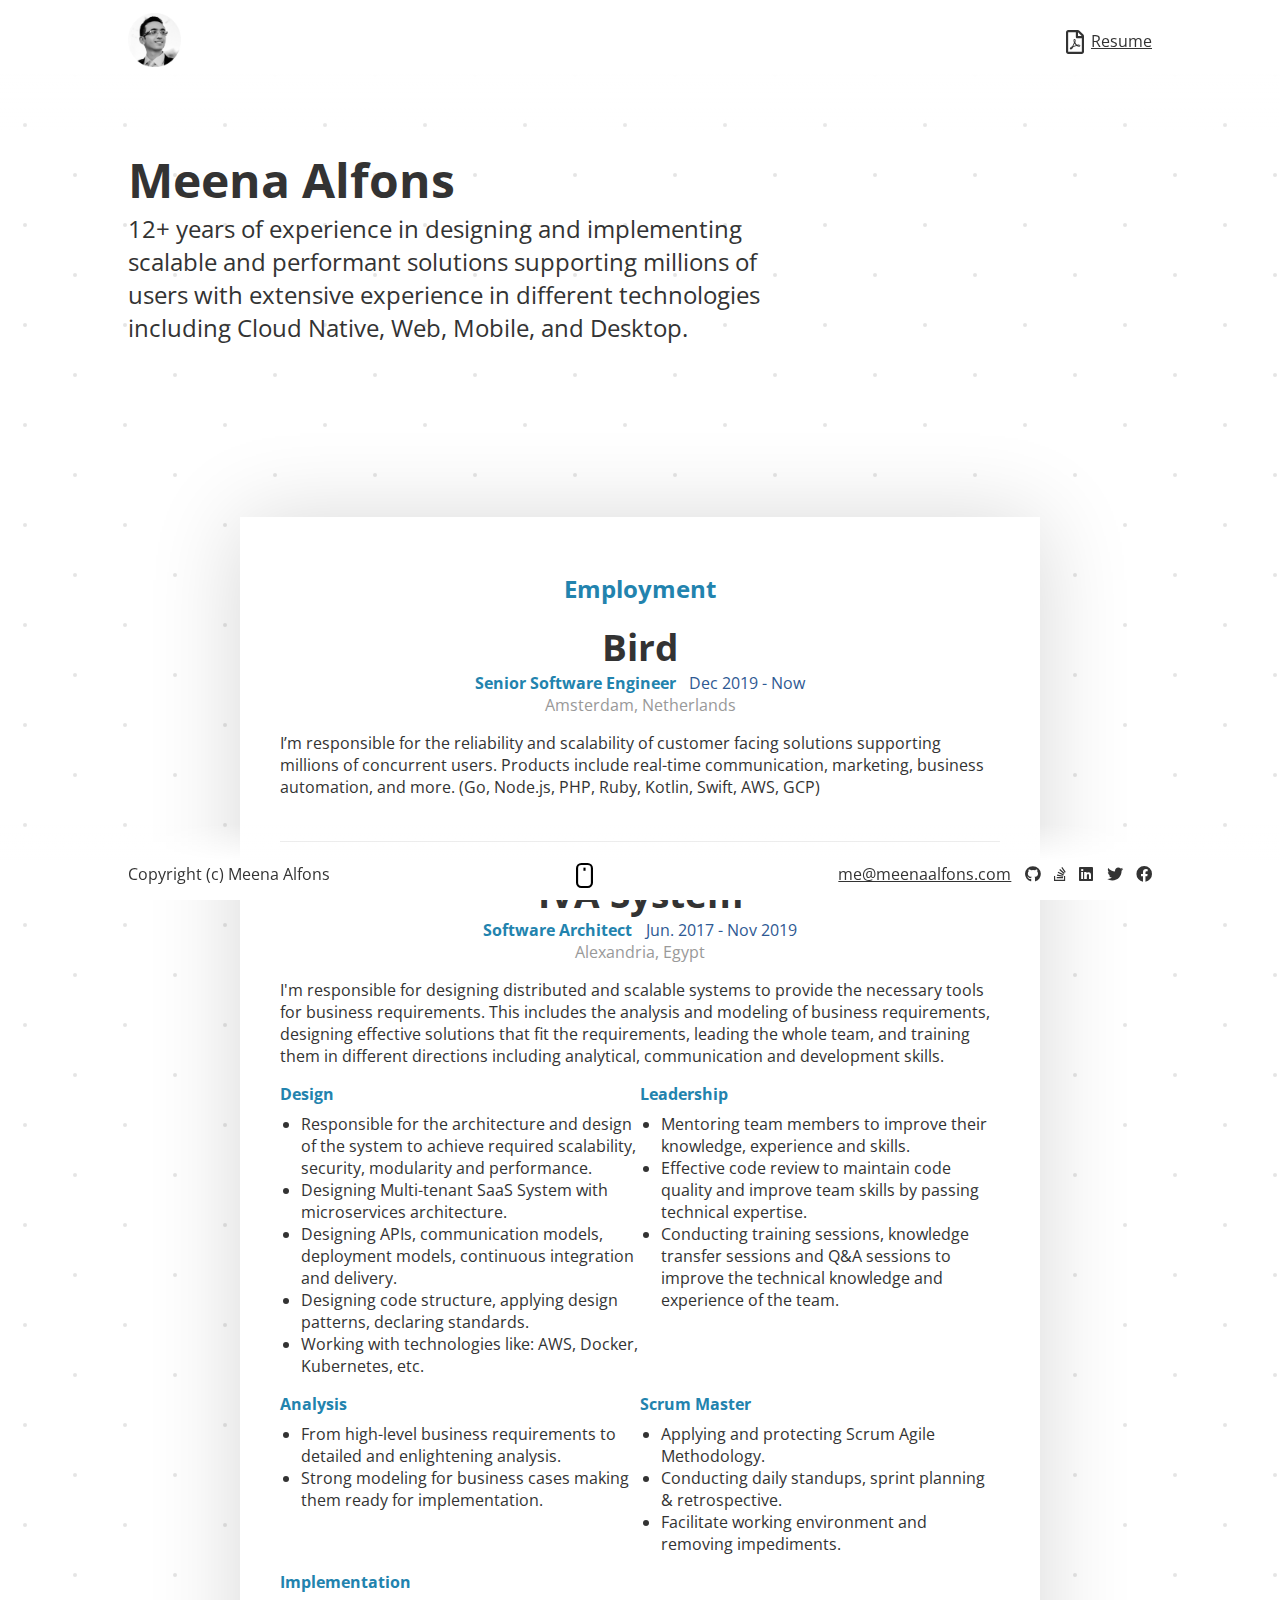
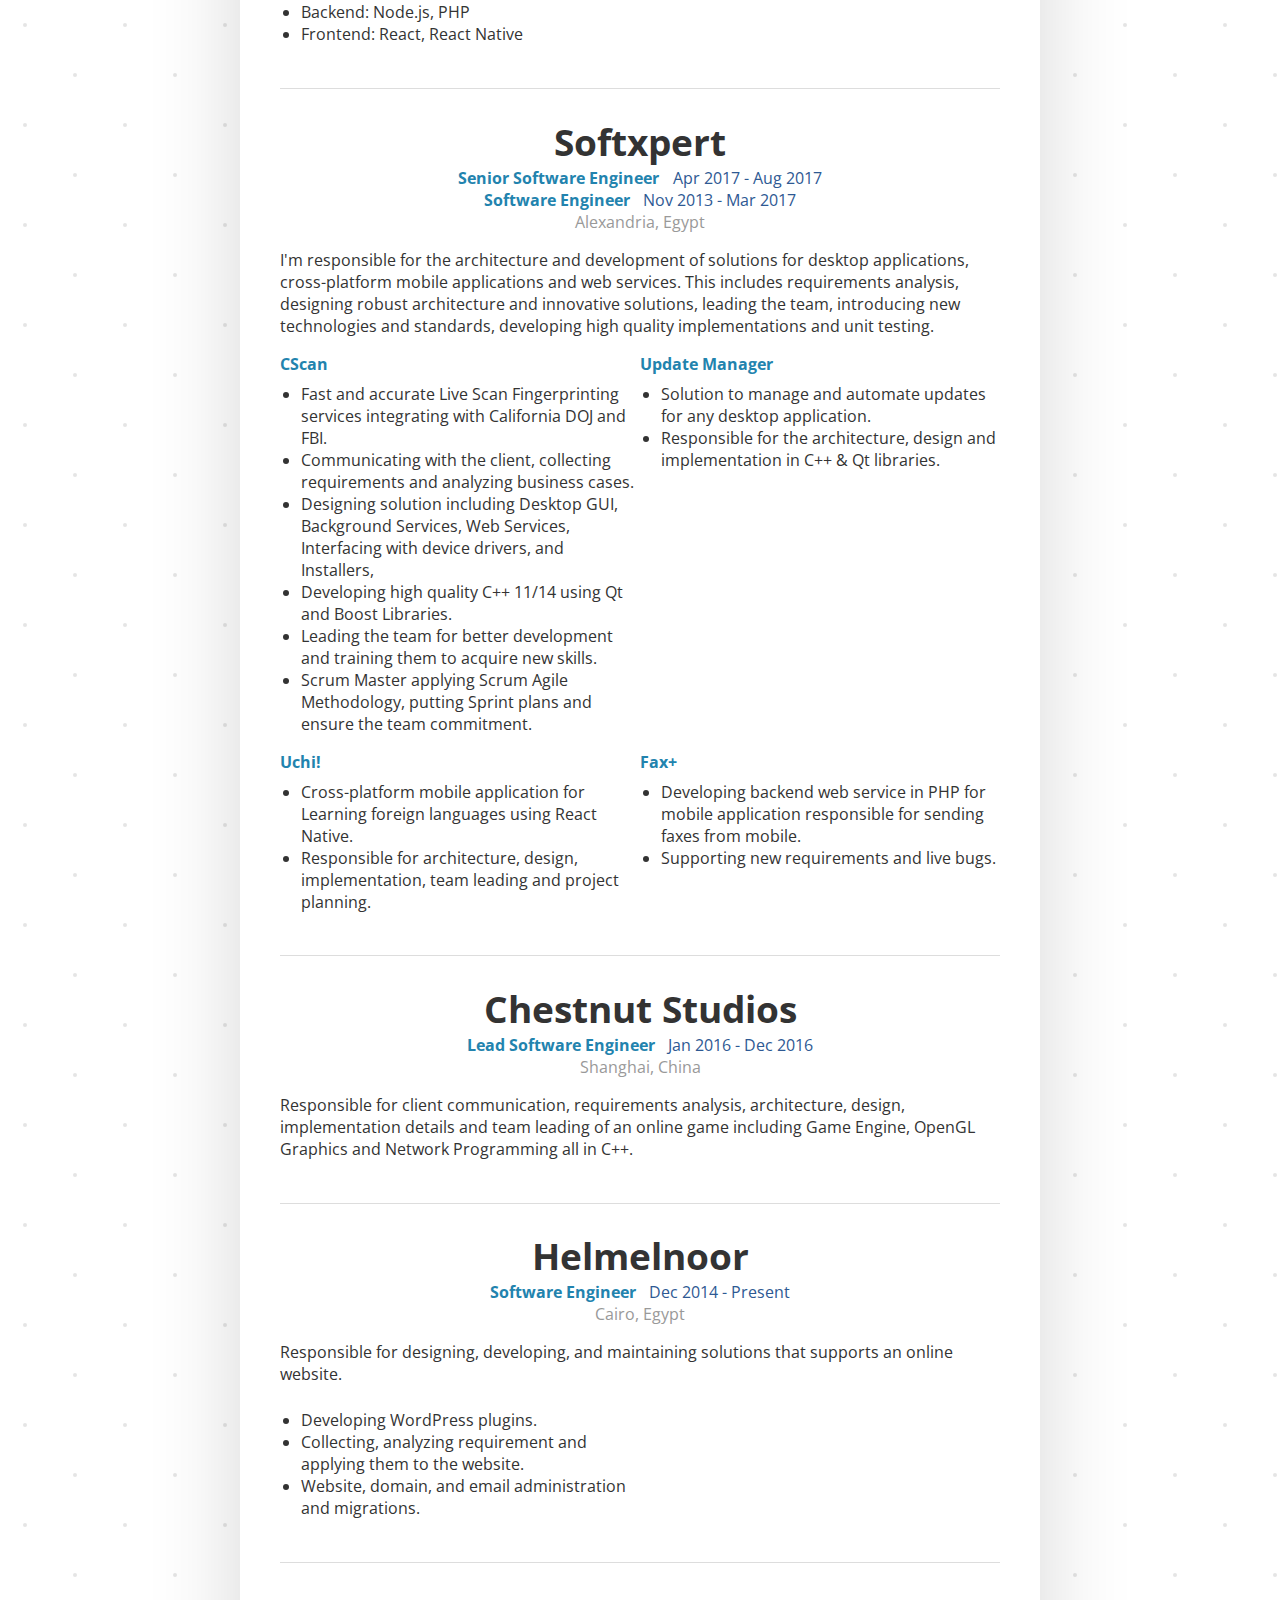
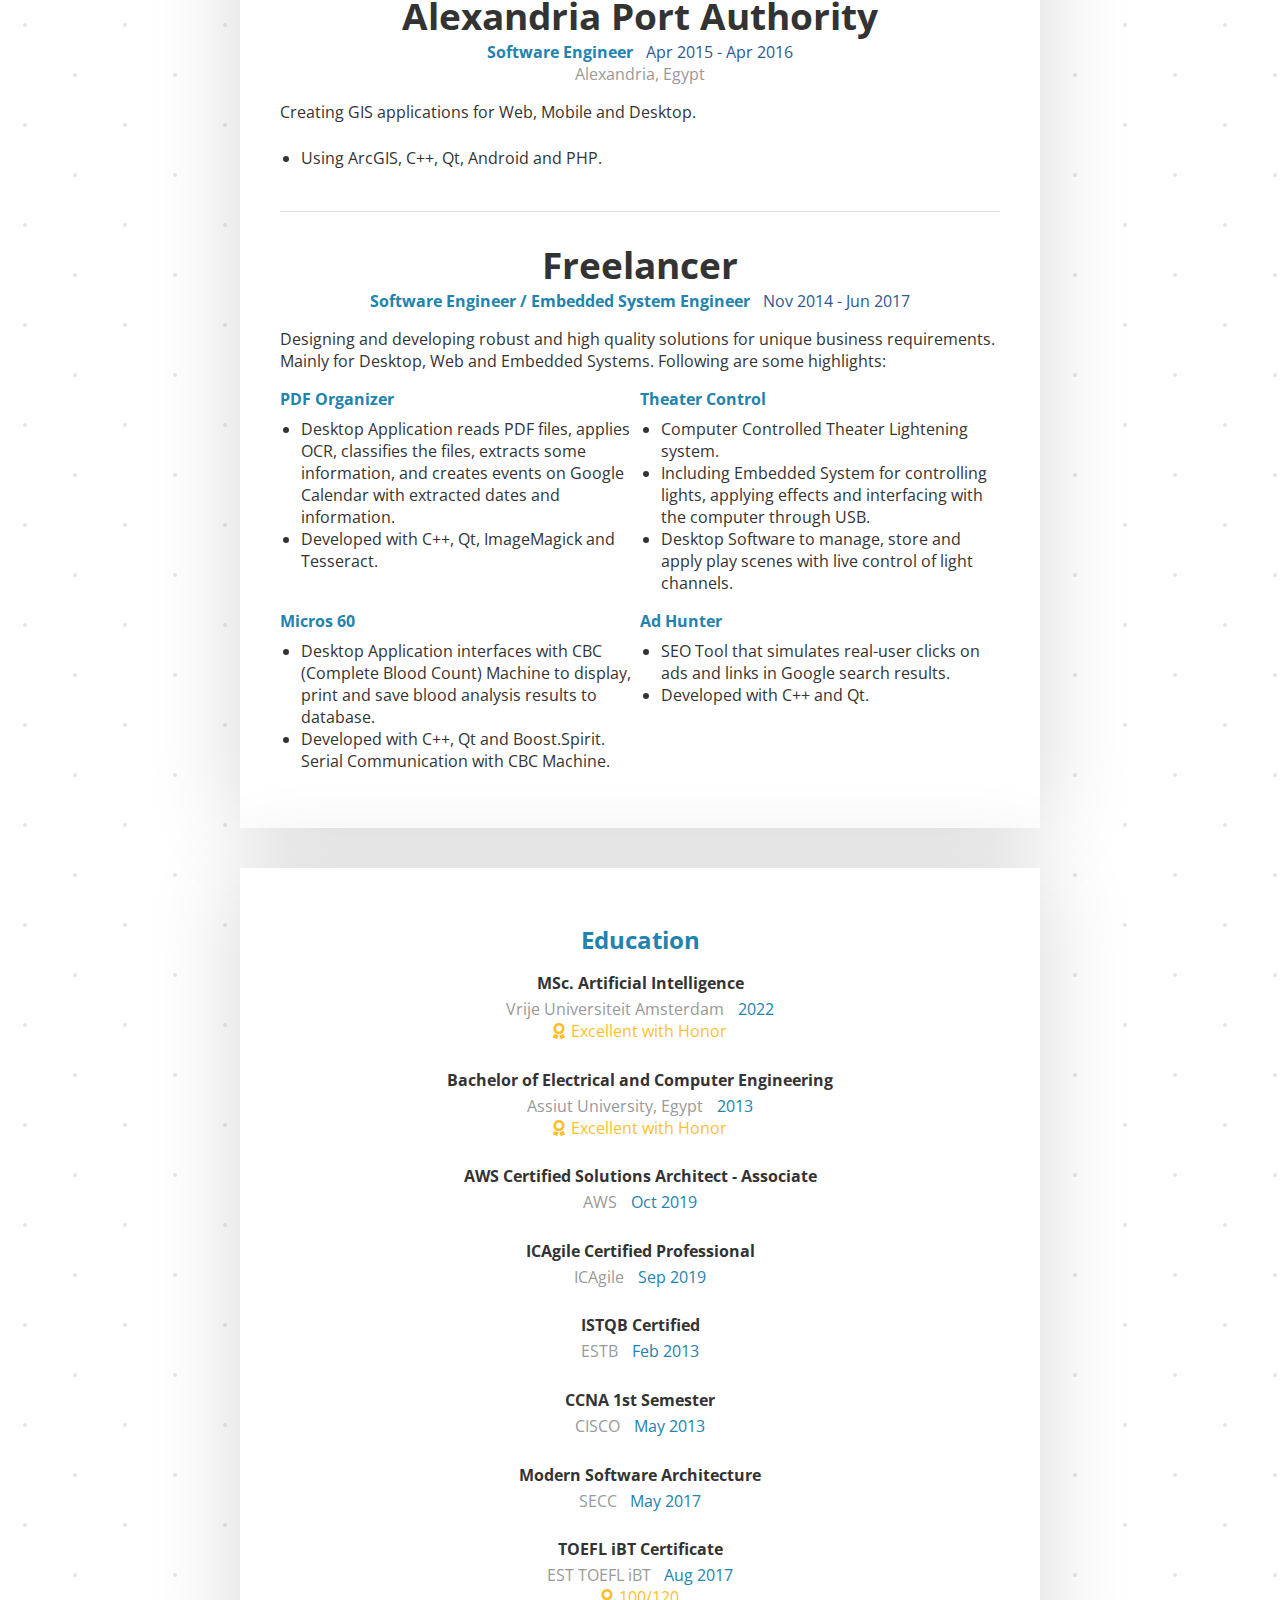
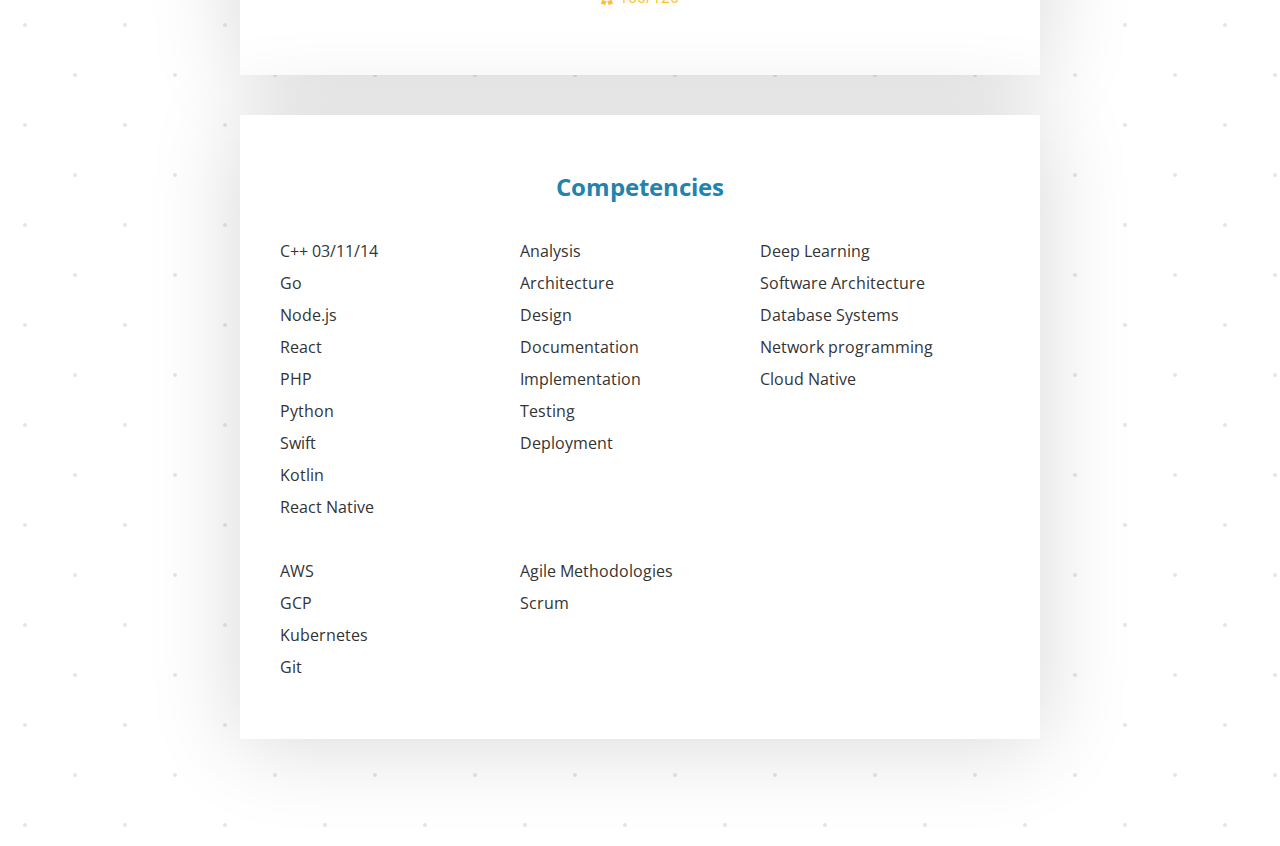
==== commit 8c42090c: "update competencies" ====
--- a/index.html
+++ b/index.html
@@ -1 +1 @@
-<!DOCTYPE html><html lang="en"><head><title>Meena Alfons</title><meta name="description" content="12+ years of experience in designing and implementing scalable and performant solutions supporting millions of users with extensive experience in different technologies including Cloud Native, Web, Mobile, and Desktop."><meta name="viewport" content="width=device-width, initial-scale=1.0"><link rel="stylesheet" href="style.css"><link rel="stylesheet" href="https://fonts.googleapis.com/css?family=Open+Sans:400,700&amp;display=swap"><link rel="stylesheet" href="https://cdnjs.cloudflare.com/ajax/libs/font-awesome/5.8.2/css/all.min.css"><link rel="icon" href="favicon.ico" type="image/x-ico"><link rel="shortcut icon" href="favicon.ico" type="image/x-ico"></head><body><header id="header"><div id="logo"><a href="index.html"><img src="meena.png"></a></div><div id="links"><a class="link" href="MeenaAlfons.resume.pdf"><div class="far fa-file-pdf"></div><span>Resume</span></a></div></header><div id="content"><section id="landing"><div id="name">Meena Alfons</div><div class="summary">12+ years of experience in designing and implementing scalable and performant solutions supporting millions of users with extensive experience in different technologies including Cloud Native, Web, Mobile, and Desktop.</div></section><div class="cv-container"><div class="cv"><section><div class="section-title"><div class="shadow">Employment</div><div class="title">Employment</div></div><div class="employment" id="employment-0"><div class="emp-header"><div class="employer">Bird</div></div><div class="positions"><div class="position"><div class="title">Senior Software Engineer</div><div class="period">Dec 2019 - Now</div></div></div><div class="address">Amsterdam, Netherlands</div><div class="description"><div class="description-sub"><p>I’m responsible for the reliability and scalability of customer facing solutions supporting millions of concurrent users. Products include real-time communication, marketing, business automation, and more. (Go, Node.js, PHP, Ruby, Kotlin, Swift, AWS, GCP)</p></div></div></div><div class="employment" id="employment-1"><div class="emp-header"><div class="employer">IVA System</div></div><div class="positions"><div class="position"><div class="title">Software Architect</div><div class="period">Jun. 2017 - Nov 2019</div></div></div><div class="address">Alexandria, Egypt</div><div class="description"><div class="description-sub"><p>I'm responsible for designing distributed and scalable systems to provide the necessary tools for business requirements. This includes the analysis and modeling of business requirements, designing effective solutions that fit the requirements, leading the whole team, and training them in different directions including analytical, communication and development skills.</p></div><div class="description-sub"><div class="desc-title">Design</div><ul><li>Responsible for the architecture and design of the system to achieve required scalability, security, modularity and performance.</li><li>Designing Multi-tenant SaaS System with microservices architecture.</li><li>Designing APIs, communication models, deployment models, continuous integration and delivery.</li><li>Designing code structure, applying design patterns, declaring standards.</li><li>Working with technologies like: AWS, Docker, Kubernetes, etc.</li></ul></div><div class="description-sub"><div class="desc-title">Leadership</div><ul><li>Mentoring team members to improve their knowledge, experience and skills.</li><li>Effective code review to maintain code quality and improve team skills by passing technical expertise.</li><li>Conducting training sessions, knowledge transfer sessions and Q&amp;A sessions to improve the technical knowledge and experience of the team.</li></ul></div><div class="description-sub"><div class="desc-title">Analysis</div><ul><li>From high-level business requirements to detailed and enlightening analysis.</li><li>Strong modeling for business cases making them ready for implementation.</li></ul></div><div class="description-sub"><div class="desc-title">Scrum Master</div><ul><li>Applying and protecting Scrum Agile Methodology.</li><li>Conducting daily standups, sprint planning &amp; retrospective.</li><li>Facilitate working environment and removing impediments.</li></ul></div><div class="description-sub"><div class="desc-title">Implementation</div><ul><li>Backend: Node.js, PHP</li><li>Frontend: React, React Native</li></ul></div></div></div><div class="employment" id="employment-2"><div class="emp-header"><div class="employer">Softxpert</div></div><div class="positions"><div class="position"><div class="title">Senior Software Engineer</div><div class="period">Apr 2017 - Aug 2017</div></div><div class="position"><div class="title">Software Engineer</div><div class="period">Nov 2013 - Mar 2017</div></div></div><div class="address">Alexandria, Egypt</div><div class="description"><div class="description-sub"><p>I'm responsible for the architecture and development of solutions for desktop applications, cross-platform mobile applications and web services. This includes requirements analysis, designing robust architecture and innovative solutions, leading the team, introducing new technologies and standards, developing high quality implementations and unit testing.</p></div><div class="description-sub"><div class="desc-title">CScan</div><ul><li>Fast and accurate Live Scan Fingerprinting services integrating with California DOJ and FBI.</li><li>Communicating with the client, collecting requirements and analyzing business cases.</li><li>Designing solution including Desktop GUI, Background Services, Web Services, Interfacing with device drivers, and Installers,</li><li>Developing high quality C++ 11/14 using Qt and Boost Libraries.</li><li>Leading the team for better development and training them to acquire new skills.</li><li>Scrum Master applying Scrum Agile Methodology, putting Sprint plans and ensure the team commitment.</li></ul></div><div class="description-sub"><div class="desc-title">Update Manager</div><ul><li>Solution to manage and automate updates for any desktop application.</li><li>Responsible for the architecture, design and implementation in C++ &amp; Qt libraries.</li></ul></div><div class="description-sub"><div class="desc-title">Uchi!</div><ul><li>Cross-platform mobile application for Learning foreign languages using React Native.</li><li>Responsible for architecture, design, implementation, team leading and project planning.</li></ul></div><div class="description-sub"><div class="desc-title">Fax+</div><ul><li>Developing backend web service in PHP for mobile application responsible for sending faxes from mobile.</li><li>Supporting new requirements and live bugs.</li></ul></div></div></div><div class="employment" id="employment-3"><div class="emp-header"><div class="employer">Chestnut Studios</div></div><div class="positions"><div class="position"><div class="title">Lead Software Engineer</div><div class="period">Jan 2016 - Dec 2016</div></div></div><div class="address">Shanghai, China</div><div class="description"><div class="description-sub"><p>Responsible for client communication, requirements analysis, architecture, design, implementation details and team leading of an online game including Game Engine, OpenGL Graphics and Network Programming all in C++.</p></div></div></div><div class="employment" id="employment-4"><div class="emp-header"><div class="employer">Helmelnoor</div></div><div class="positions"><div class="position"><div class="title">Software Engineer</div><div class="period">Dec 2014 - Present</div></div></div><div class="address">Cairo, Egypt</div><div class="description"><div class="description-sub"><p>Responsible for designing, developing, and maintaining solutions that supports an online website.</p></div><div class="description-sub"><ul><li>Developing WordPress plugins.</li><li>Collecting, analyzing requirement and applying them to the website.</li><li>Website, domain, and email administration and migrations.</li></ul></div></div></div><div class="employment" id="employment-5"><div class="emp-header"><div class="employer">Alexandria Port Authority</div></div><div class="positions"><div class="position"><div class="title">Software Engineer</div><div class="period">Apr 2015 - Apr 2016</div></div></div><div class="address">Alexandria, Egypt</div><div class="description"><div class="description-sub"><p>Creating GIS applications for Web, Mobile and Desktop.</p></div><div class="description-sub"><ul><li>Using ArcGIS, C++, Qt, Android and PHP.</li></ul></div></div></div><div class="employment" id="employment-6"><div class="emp-header"><div class="employer">Freelancer</div></div><div class="positions"><div class="position"><div class="title">Software Engineer / Embedded System Engineer</div><div class="period">Nov 2014 - Jun 2017</div></div></div><div class="address"></div><div class="description"><div class="description-sub"><p>Designing and developing robust and high quality solutions for unique business requirements. Mainly for Desktop, Web and Embedded Systems. Following are some highlights:</p></div><div class="description-sub"><div class="desc-title">PDF Organizer</div><ul><li>Desktop Application reads PDF files, applies OCR, classifies the files, extracts some information, and creates events on Google Calendar with extracted dates and information.</li><li>Developed with C++, Qt, ImageMagick and Tesseract.</li></ul></div><div class="description-sub"><div class="desc-title">Theater Control</div><ul><li>Computer Controlled Theater Lightening system.</li><li>Including Embedded System for controlling lights, applying effects and interfacing with the computer through USB.</li><li>Desktop Software to manage, store and apply play scenes with live control of light channels.</li></ul></div><div class="description-sub"><div class="desc-title">Micros 60</div><ul><li>Desktop Application interfaces with CBC (Complete Blood Count) Machine to display, print and save blood analysis results to database.</li><li>Developed with C++, Qt and Boost.Spirit. Serial Communication with CBC Machine.</li></ul></div><div class="description-sub"><div class="desc-title">Ad Hunter</div><ul><li>SEO Tool that simulates real-user clicks on ads and links in Google search results.</li><li>Developed with C++ and Qt.</li></ul></div></div></div></section><section><div class="section-title"><div class="shadow">Education</div><div class="title">Education</div></div><div class="education" id="education-0"><div class="name">MSc. Artificial Intelligence</div><div class="edu-source-date"><div class="source">Vrije Universiteit Amsterdam</div><div class="date">2022</div></div><div class="grade"><span class="fas fa-award"></span><span>Excellent with Honor</span></div></div><div class="education" id="education-1"><div class="name">Bachelor of Electrical and Computer Engineering</div><div class="edu-source-date"><div class="source">Assiut University, Egypt</div><div class="date">2013</div></div><div class="grade"><span class="fas fa-award"></span><span>Excellent with Honor</span></div></div><div class="education" id="education-2"><div class="name">AWS Certified Solutions Architect - Associate</div><div class="edu-source-date"><div class="source">AWS</div><div class="date">Oct 2019</div></div></div><div class="education" id="education-3"><div class="name">ICAgile Certified Professional</div><div class="edu-source-date"><div class="source">ICAgile</div><div class="date">Sep 2019</div></div></div><div class="education" id="education-4"><div class="name">ISTQB Certified</div><div class="edu-source-date"><div class="source">ESTB</div><div class="date">Feb 2013</div></div></div><div class="education" id="education-5"><div class="name">CCNA 1st Semester</div><div class="edu-source-date"><div class="source">CISCO</div><div class="date">May 2013</div></div></div><div class="education" id="education-6"><div class="name">Modern Software Architecture</div><div class="edu-source-date"><div class="source">SECC</div><div class="date">May 2017</div></div></div><div class="education" id="education-7"><div class="name">TOEFL iBT Certificate</div><div class="edu-source-date"><div class="source">EST TOEFL iBT</div><div class="date">Aug 2017</div></div><div class="grade"><span class="fas fa-award"></span><span>100/120</span></div></div></section><section><div class="section-title"><div class="shadow">Competencies</div><div class="title">Competencies</div></div><div class="competencies"><ul class="competency-group" id="competency-group-0"><li class="competency" id="competency-0">C++ 03/11/14</li><li class="competency" id="competency-1">Go</li><li class="competency" id="competency-2">Node.js</li><li class="competency" id="competency-3">PHP</li><li class="competency" id="competency-4">Python</li><li class="competency" id="competency-5">React Native</li></ul><ul class="competency-group" id="competency-group-1"><li class="competency" id="competency-0">Analysis</li><li class="competency" id="competency-1">Architecture</li><li class="competency" id="competency-2">Design</li><li class="competency" id="competency-3">Documentation</li><li class="competency" id="competency-4">Implementation</li><li class="competency" id="competency-5">Testing</li><li class="competency" id="competency-6">Deployment</li></ul><ul class="competency-group" id="competency-group-2"><li class="competency" id="competency-0">Deep Learning</li><li class="competency" id="competency-1">Database Systems</li><li class="competency" id="competency-2">Network programming</li><li class="competency" id="competency-3">Cloud Solutions</li><li class="competency" id="competency-4">Embedded Systems</li><li class="competency" id="competency-5">Mathematics</li><li class="competency" id="competency-6">Physics</li></ul><ul class="competency-group" id="competency-group-3"><li class="competency" id="competency-0">Microservices</li><li class="competency" id="competency-1">CI/CD</li><li class="competency" id="competency-2">AWS</li><li class="competency" id="competency-3">Kubernetes</li><li class="competency" id="competency-4">Git</li><li class="competency" id="competency-5">SVN</li></ul><ul class="competency-group" id="competency-group-4"><li class="competency" id="competency-0">Agile Methodologies</li><li class="competency" id="competency-1">Scrum</li></ul></div></section></div></div></div><footer id="footer"><div id="copyright">Copyright (c) Meena Alfons</div><div id="scroll"><img src="scroll.svg"></div><div id="contact"><a vlass="link" href="mailto:me@meenaalfons.com">me@meenaalfons.com</a><a class="link fab fa-github" href="https://github.com/MeenaAlfons"></a><a class="link fab fa-stack-overflow" href="https://stackoverflow.com/users/3997133/meena-alfons"></a><a class="link fab fa-linkedin" href="https://www.linkedin.com/in/MeenaAlfons/"></a><a class="link fab fa-twitter" href="https://twitter.com/MeenaAlfons"></a><a class="link fab fa-facebook" href="https://www.facebook.com/meena.alfons"></a></div></footer></body></html>+<!DOCTYPE html><html lang="en"><head><title>Meena Alfons</title><meta name="description" content="12+ years of experience in designing and implementing scalable and performant solutions supporting millions of users with extensive experience in different technologies including Cloud Native, Web, Mobile, and Desktop."><meta name="viewport" content="width=device-width, initial-scale=1.0"><link rel="stylesheet" href="style.css"><link rel="stylesheet" href="https://fonts.googleapis.com/css?family=Open+Sans:400,700&amp;display=swap"><link rel="stylesheet" href="https://cdnjs.cloudflare.com/ajax/libs/font-awesome/5.8.2/css/all.min.css"><link rel="icon" href="favicon.ico" type="image/x-ico"><link rel="shortcut icon" href="favicon.ico" type="image/x-ico"></head><body><header id="header"><div id="logo"><a href="index.html"><img src="meena.png"></a></div><div id="links"><a class="link" href="MeenaAlfons.resume.pdf"><div class="far fa-file-pdf"></div><span>Resume</span></a></div></header><div id="content"><section id="landing"><div id="name">Meena Alfons</div><div class="summary">12+ years of experience in designing and implementing scalable and performant solutions supporting millions of users with extensive experience in different technologies including Cloud Native, Web, Mobile, and Desktop.</div></section><div class="cv-container"><div class="cv"><section><div class="section-title"><div class="shadow">Employment</div><div class="title">Employment</div></div><div class="employment" id="employment-0"><div class="emp-header"><div class="employer">Bird</div></div><div class="positions"><div class="position"><div class="title">Senior Software Engineer</div><div class="period">Dec 2019 - Now</div></div></div><div class="address">Amsterdam, Netherlands</div><div class="description"><div class="description-sub"><p>I’m responsible for the reliability and scalability of customer facing solutions supporting millions of concurrent users. Products include real-time communication, marketing, business automation, and more. (Go, Node.js, PHP, Ruby, Kotlin, Swift, AWS, GCP)</p></div></div></div><div class="employment" id="employment-1"><div class="emp-header"><div class="employer">IVA System</div></div><div class="positions"><div class="position"><div class="title">Software Architect</div><div class="period">Jun. 2017 - Nov 2019</div></div></div><div class="address">Alexandria, Egypt</div><div class="description"><div class="description-sub"><p>I'm responsible for designing distributed and scalable systems to provide the necessary tools for business requirements. This includes the analysis and modeling of business requirements, designing effective solutions that fit the requirements, leading the whole team, and training them in different directions including analytical, communication and development skills.</p></div><div class="description-sub"><div class="desc-title">Design</div><ul><li>Responsible for the architecture and design of the system to achieve required scalability, security, modularity and performance.</li><li>Designing Multi-tenant SaaS System with microservices architecture.</li><li>Designing APIs, communication models, deployment models, continuous integration and delivery.</li><li>Designing code structure, applying design patterns, declaring standards.</li><li>Working with technologies like: AWS, Docker, Kubernetes, etc.</li></ul></div><div class="description-sub"><div class="desc-title">Leadership</div><ul><li>Mentoring team members to improve their knowledge, experience and skills.</li><li>Effective code review to maintain code quality and improve team skills by passing technical expertise.</li><li>Conducting training sessions, knowledge transfer sessions and Q&amp;A sessions to improve the technical knowledge and experience of the team.</li></ul></div><div class="description-sub"><div class="desc-title">Analysis</div><ul><li>From high-level business requirements to detailed and enlightening analysis.</li><li>Strong modeling for business cases making them ready for implementation.</li></ul></div><div class="description-sub"><div class="desc-title">Scrum Master</div><ul><li>Applying and protecting Scrum Agile Methodology.</li><li>Conducting daily standups, sprint planning &amp; retrospective.</li><li>Facilitate working environment and removing impediments.</li></ul></div><div class="description-sub"><div class="desc-title">Implementation</div><ul><li>Backend: Node.js, PHP</li><li>Frontend: React, React Native</li></ul></div></div></div><div class="employment" id="employment-2"><div class="emp-header"><div class="employer">Softxpert</div></div><div class="positions"><div class="position"><div class="title">Senior Software Engineer</div><div class="period">Apr 2017 - Aug 2017</div></div><div class="position"><div class="title">Software Engineer</div><div class="period">Nov 2013 - Mar 2017</div></div></div><div class="address">Alexandria, Egypt</div><div class="description"><div class="description-sub"><p>I'm responsible for the architecture and development of solutions for desktop applications, cross-platform mobile applications and web services. This includes requirements analysis, designing robust architecture and innovative solutions, leading the team, introducing new technologies and standards, developing high quality implementations and unit testing.</p></div><div class="description-sub"><div class="desc-title">CScan</div><ul><li>Fast and accurate Live Scan Fingerprinting services integrating with California DOJ and FBI.</li><li>Communicating with the client, collecting requirements and analyzing business cases.</li><li>Designing solution including Desktop GUI, Background Services, Web Services, Interfacing with device drivers, and Installers,</li><li>Developing high quality C++ 11/14 using Qt and Boost Libraries.</li><li>Leading the team for better development and training them to acquire new skills.</li><li>Scrum Master applying Scrum Agile Methodology, putting Sprint plans and ensure the team commitment.</li></ul></div><div class="description-sub"><div class="desc-title">Update Manager</div><ul><li>Solution to manage and automate updates for any desktop application.</li><li>Responsible for the architecture, design and implementation in C++ &amp; Qt libraries.</li></ul></div><div class="description-sub"><div class="desc-title">Uchi!</div><ul><li>Cross-platform mobile application for Learning foreign languages using React Native.</li><li>Responsible for architecture, design, implementation, team leading and project planning.</li></ul></div><div class="description-sub"><div class="desc-title">Fax+</div><ul><li>Developing backend web service in PHP for mobile application responsible for sending faxes from mobile.</li><li>Supporting new requirements and live bugs.</li></ul></div></div></div><div class="employment" id="employment-3"><div class="emp-header"><div class="employer">Chestnut Studios</div></div><div class="positions"><div class="position"><div class="title">Lead Software Engineer</div><div class="period">Jan 2016 - Dec 2016</div></div></div><div class="address">Shanghai, China</div><div class="description"><div class="description-sub"><p>Responsible for client communication, requirements analysis, architecture, design, implementation details and team leading of an online game including Game Engine, OpenGL Graphics and Network Programming all in C++.</p></div></div></div><div class="employment" id="employment-4"><div class="emp-header"><div class="employer">Helmelnoor</div></div><div class="positions"><div class="position"><div class="title">Software Engineer</div><div class="period">Dec 2014 - Present</div></div></div><div class="address">Cairo, Egypt</div><div class="description"><div class="description-sub"><p>Responsible for designing, developing, and maintaining solutions that supports an online website.</p></div><div class="description-sub"><ul><li>Developing WordPress plugins.</li><li>Collecting, analyzing requirement and applying them to the website.</li><li>Website, domain, and email administration and migrations.</li></ul></div></div></div><div class="employment" id="employment-5"><div class="emp-header"><div class="employer">Alexandria Port Authority</div></div><div class="positions"><div class="position"><div class="title">Software Engineer</div><div class="period">Apr 2015 - Apr 2016</div></div></div><div class="address">Alexandria, Egypt</div><div class="description"><div class="description-sub"><p>Creating GIS applications for Web, Mobile and Desktop.</p></div><div class="description-sub"><ul><li>Using ArcGIS, C++, Qt, Android and PHP.</li></ul></div></div></div><div class="employment" id="employment-6"><div class="emp-header"><div class="employer">Freelancer</div></div><div class="positions"><div class="position"><div class="title">Software Engineer / Embedded System Engineer</div><div class="period">Nov 2014 - Jun 2017</div></div></div><div class="address"></div><div class="description"><div class="description-sub"><p>Designing and developing robust and high quality solutions for unique business requirements. Mainly for Desktop, Web and Embedded Systems. Following are some highlights:</p></div><div class="description-sub"><div class="desc-title">PDF Organizer</div><ul><li>Desktop Application reads PDF files, applies OCR, classifies the files, extracts some information, and creates events on Google Calendar with extracted dates and information.</li><li>Developed with C++, Qt, ImageMagick and Tesseract.</li></ul></div><div class="description-sub"><div class="desc-title">Theater Control</div><ul><li>Computer Controlled Theater Lightening system.</li><li>Including Embedded System for controlling lights, applying effects and interfacing with the computer through USB.</li><li>Desktop Software to manage, store and apply play scenes with live control of light channels.</li></ul></div><div class="description-sub"><div class="desc-title">Micros 60</div><ul><li>Desktop Application interfaces with CBC (Complete Blood Count) Machine to display, print and save blood analysis results to database.</li><li>Developed with C++, Qt and Boost.Spirit. Serial Communication with CBC Machine.</li></ul></div><div class="description-sub"><div class="desc-title">Ad Hunter</div><ul><li>SEO Tool that simulates real-user clicks on ads and links in Google search results.</li><li>Developed with C++ and Qt.</li></ul></div></div></div></section><section><div class="section-title"><div class="shadow">Education</div><div class="title">Education</div></div><div class="education" id="education-0"><div class="name">MSc. Artificial Intelligence</div><div class="edu-source-date"><div class="source">Vrije Universiteit Amsterdam</div><div class="date">2022</div></div><div class="grade"><span class="fas fa-award"></span><span>Excellent with Honor</span></div></div><div class="education" id="education-1"><div class="name">Bachelor of Electrical and Computer Engineering</div><div class="edu-source-date"><div class="source">Assiut University, Egypt</div><div class="date">2013</div></div><div class="grade"><span class="fas fa-award"></span><span>Excellent with Honor</span></div></div><div class="education" id="education-2"><div class="name">AWS Certified Solutions Architect - Associate</div><div class="edu-source-date"><div class="source">AWS</div><div class="date">Oct 2019</div></div></div><div class="education" id="education-3"><div class="name">ICAgile Certified Professional</div><div class="edu-source-date"><div class="source">ICAgile</div><div class="date">Sep 2019</div></div></div><div class="education" id="education-4"><div class="name">ISTQB Certified</div><div class="edu-source-date"><div class="source">ESTB</div><div class="date">Feb 2013</div></div></div><div class="education" id="education-5"><div class="name">CCNA 1st Semester</div><div class="edu-source-date"><div class="source">CISCO</div><div class="date">May 2013</div></div></div><div class="education" id="education-6"><div class="name">Modern Software Architecture</div><div class="edu-source-date"><div class="source">SECC</div><div class="date">May 2017</div></div></div><div class="education" id="education-7"><div class="name">TOEFL iBT Certificate</div><div class="edu-source-date"><div class="source">EST TOEFL iBT</div><div class="date">Aug 2017</div></div><div class="grade"><span class="fas fa-award"></span><span>100/120</span></div></div></section><section><div class="section-title"><div class="shadow">Competencies</div><div class="title">Competencies</div></div><div class="competencies"><ul class="competency-group" id="competency-group-0"><li class="competency" id="competency-0">C++ 03/11/14</li><li class="competency" id="competency-1">Go</li><li class="competency" id="competency-2">Node.js</li><li class="competency" id="competency-3">React</li><li class="competency" id="competency-4">PHP</li><li class="competency" id="competency-5">Python</li><li class="competency" id="competency-6">Swift</li><li class="competency" id="competency-7">Kotlin</li><li class="competency" id="competency-8">React Native</li></ul><ul class="competency-group" id="competency-group-1"><li class="competency" id="competency-0">Analysis</li><li class="competency" id="competency-1">Architecture</li><li class="competency" id="competency-2">Design</li><li class="competency" id="competency-3">Documentation</li><li class="competency" id="competency-4">Implementation</li><li class="competency" id="competency-5">Testing</li><li class="competency" id="competency-6">Deployment</li></ul><ul class="competency-group" id="competency-group-2"><li class="competency" id="competency-0">Deep Learning</li><li class="competency" id="competency-1">Software Architecture</li><li class="competency" id="competency-2">Database Systems</li><li class="competency" id="competency-3">Network programming</li><li class="competency" id="competency-4">Cloud Native</li></ul><ul class="competency-group" id="competency-group-3"><li class="competency" id="competency-0">AWS</li><li class="competency" id="competency-1">GCP</li><li class="competency" id="competency-2">Kubernetes</li><li class="competency" id="competency-3">Git</li></ul><ul class="competency-group" id="competency-group-4"><li class="competency" id="competency-0">Agile Methodologies</li><li class="competency" id="competency-1">Scrum</li></ul></div></section></div></div></div><footer id="footer"><div id="copyright">Copyright (c) Meena Alfons</div><div id="scroll"><img src="scroll.svg"></div><div id="contact"><a vlass="link" href="mailto:me@meenaalfons.com">me@meenaalfons.com</a><a class="link fab fa-github" href="https://github.com/MeenaAlfons"></a><a class="link fab fa-stack-overflow" href="https://stackoverflow.com/users/3997133/meena-alfons"></a><a class="link fab fa-linkedin" href="https://www.linkedin.com/in/MeenaAlfons/"></a><a class="link fab fa-twitter" href="https://twitter.com/MeenaAlfons"></a><a class="link fab fa-facebook" href="https://www.facebook.com/meena.alfons"></a></div></footer></body></html>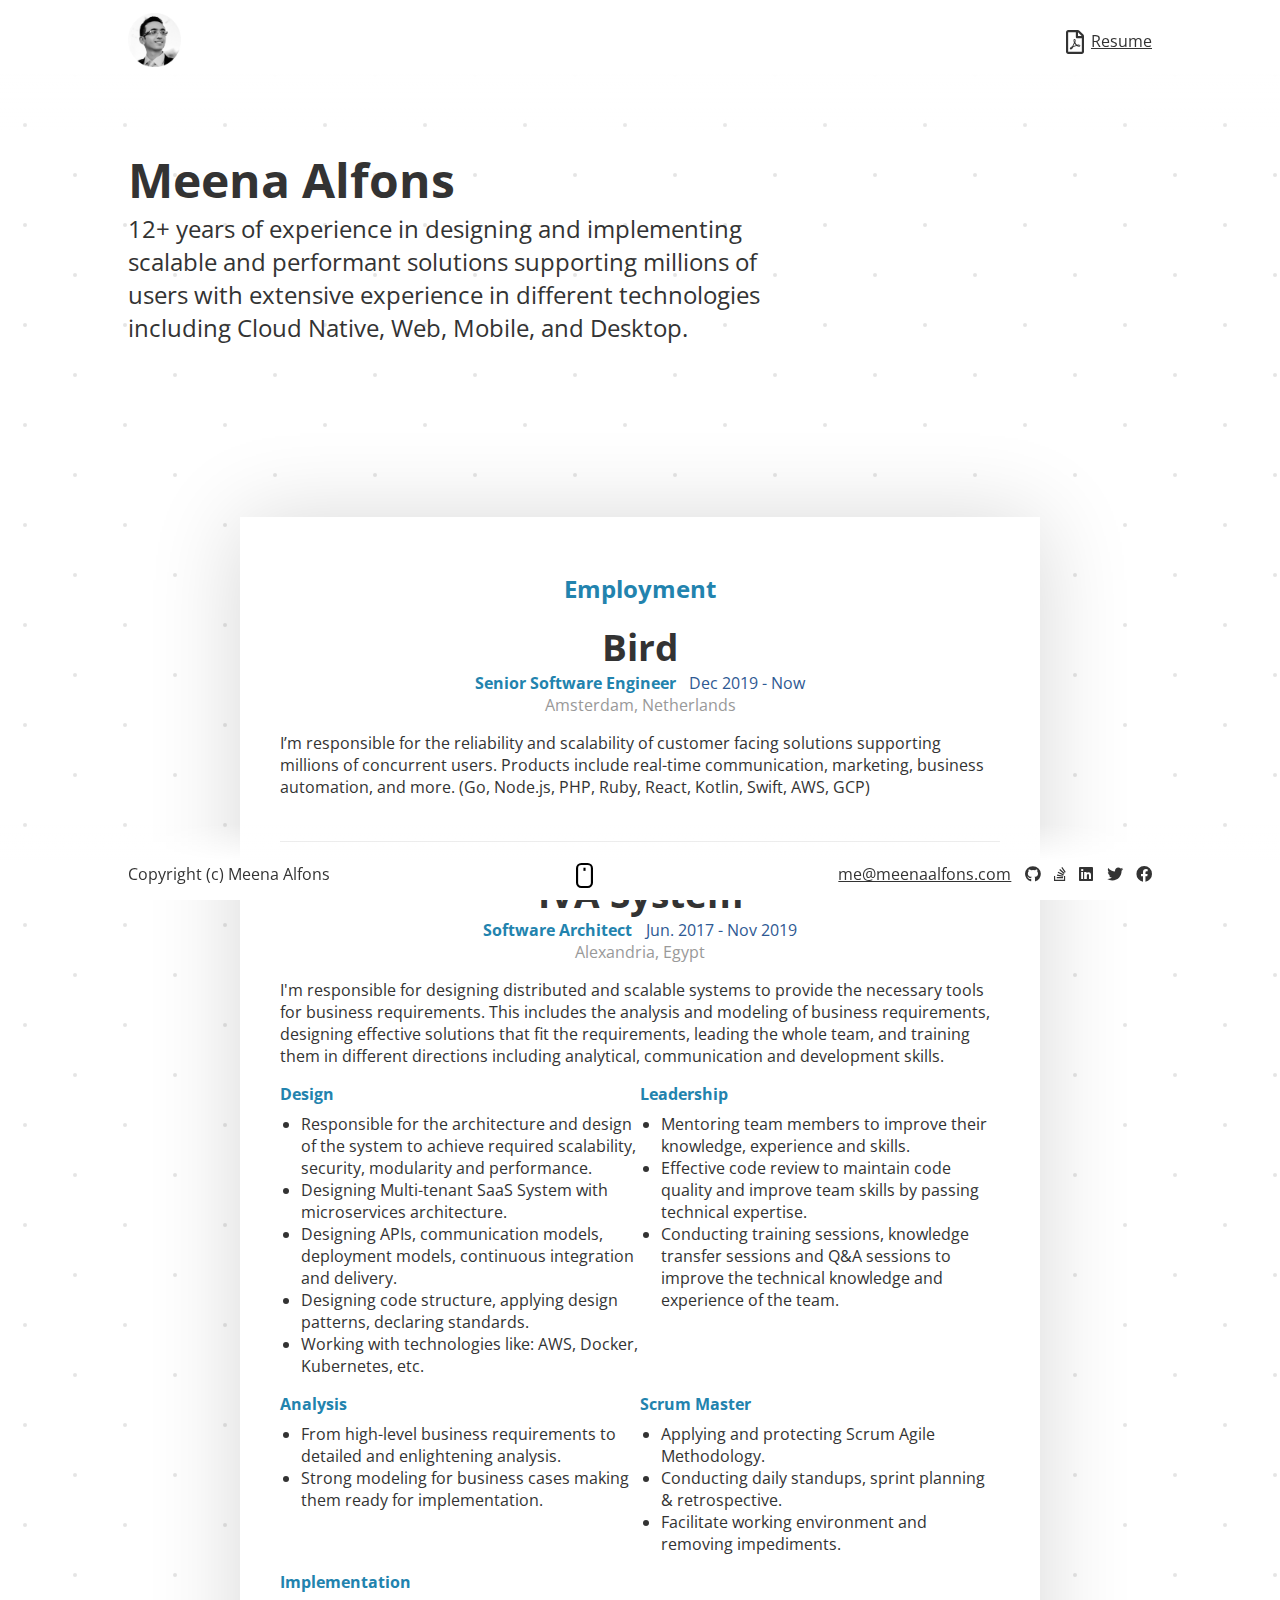
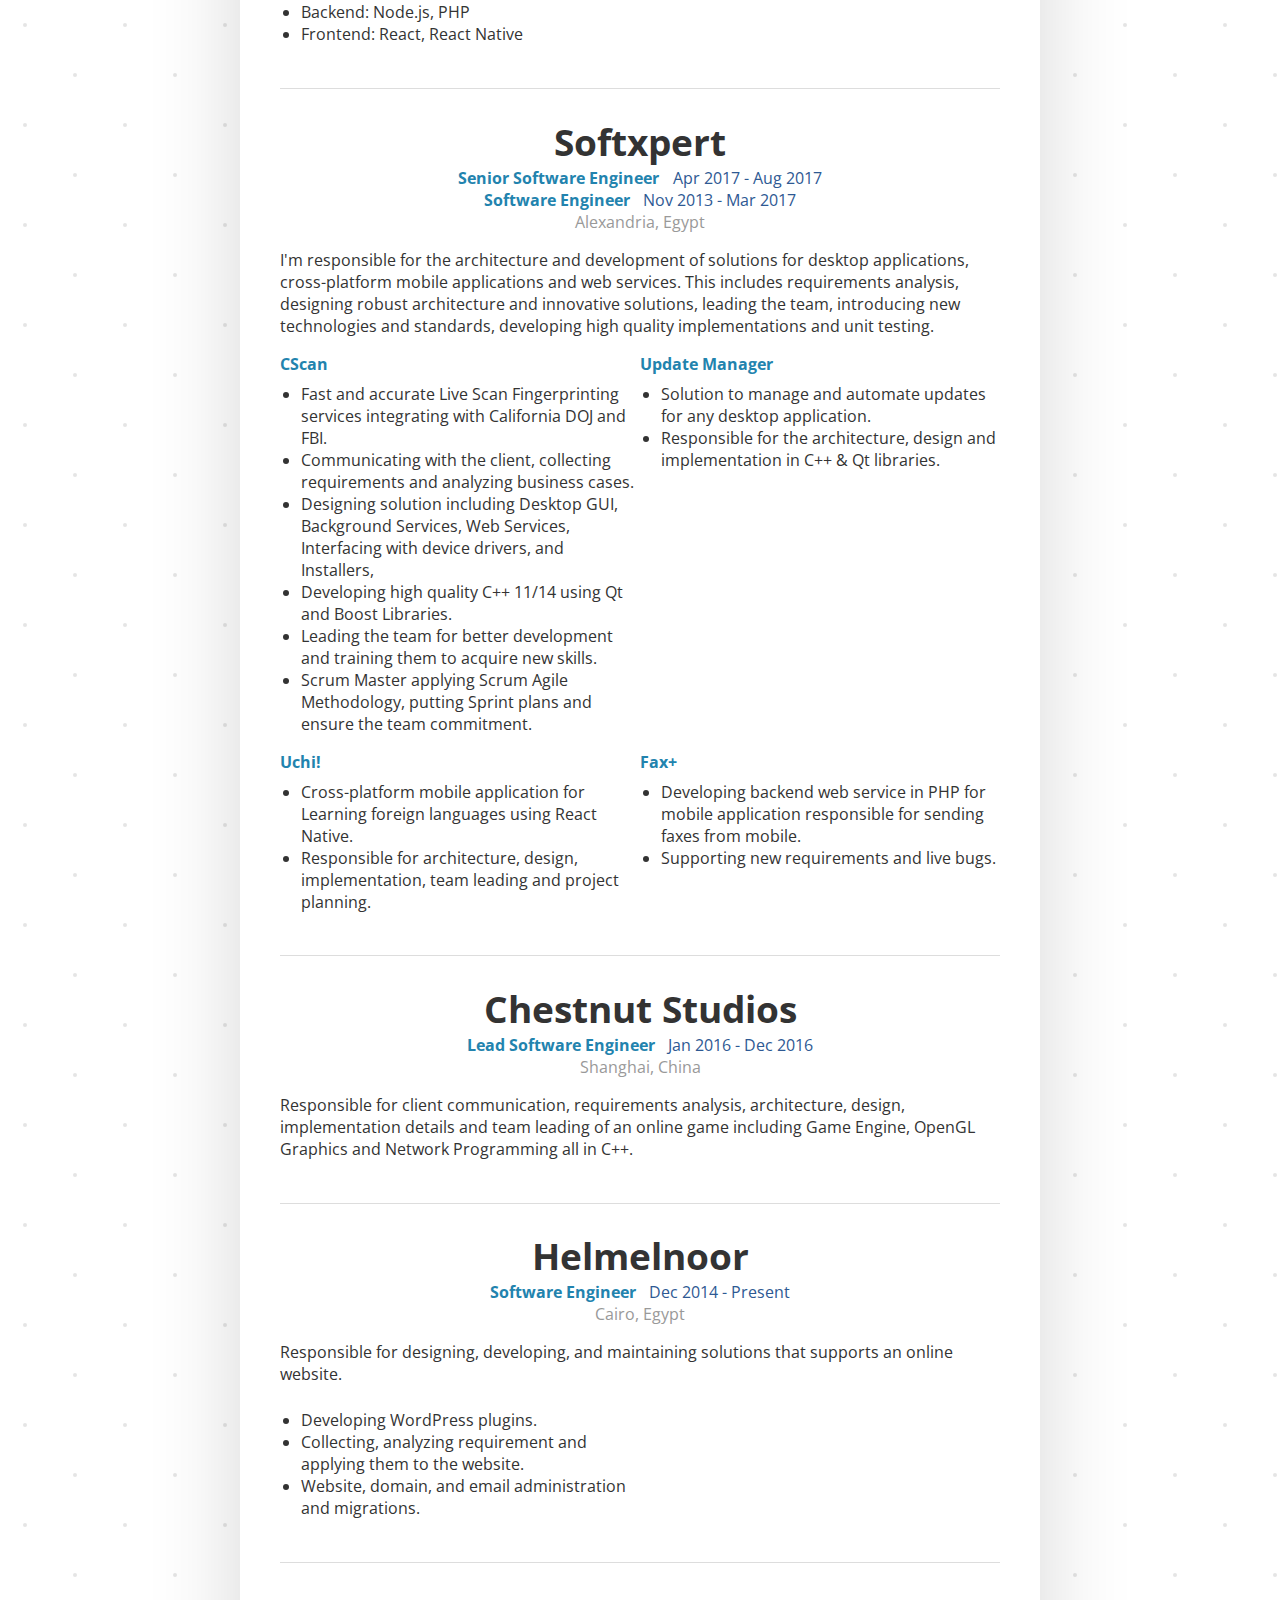
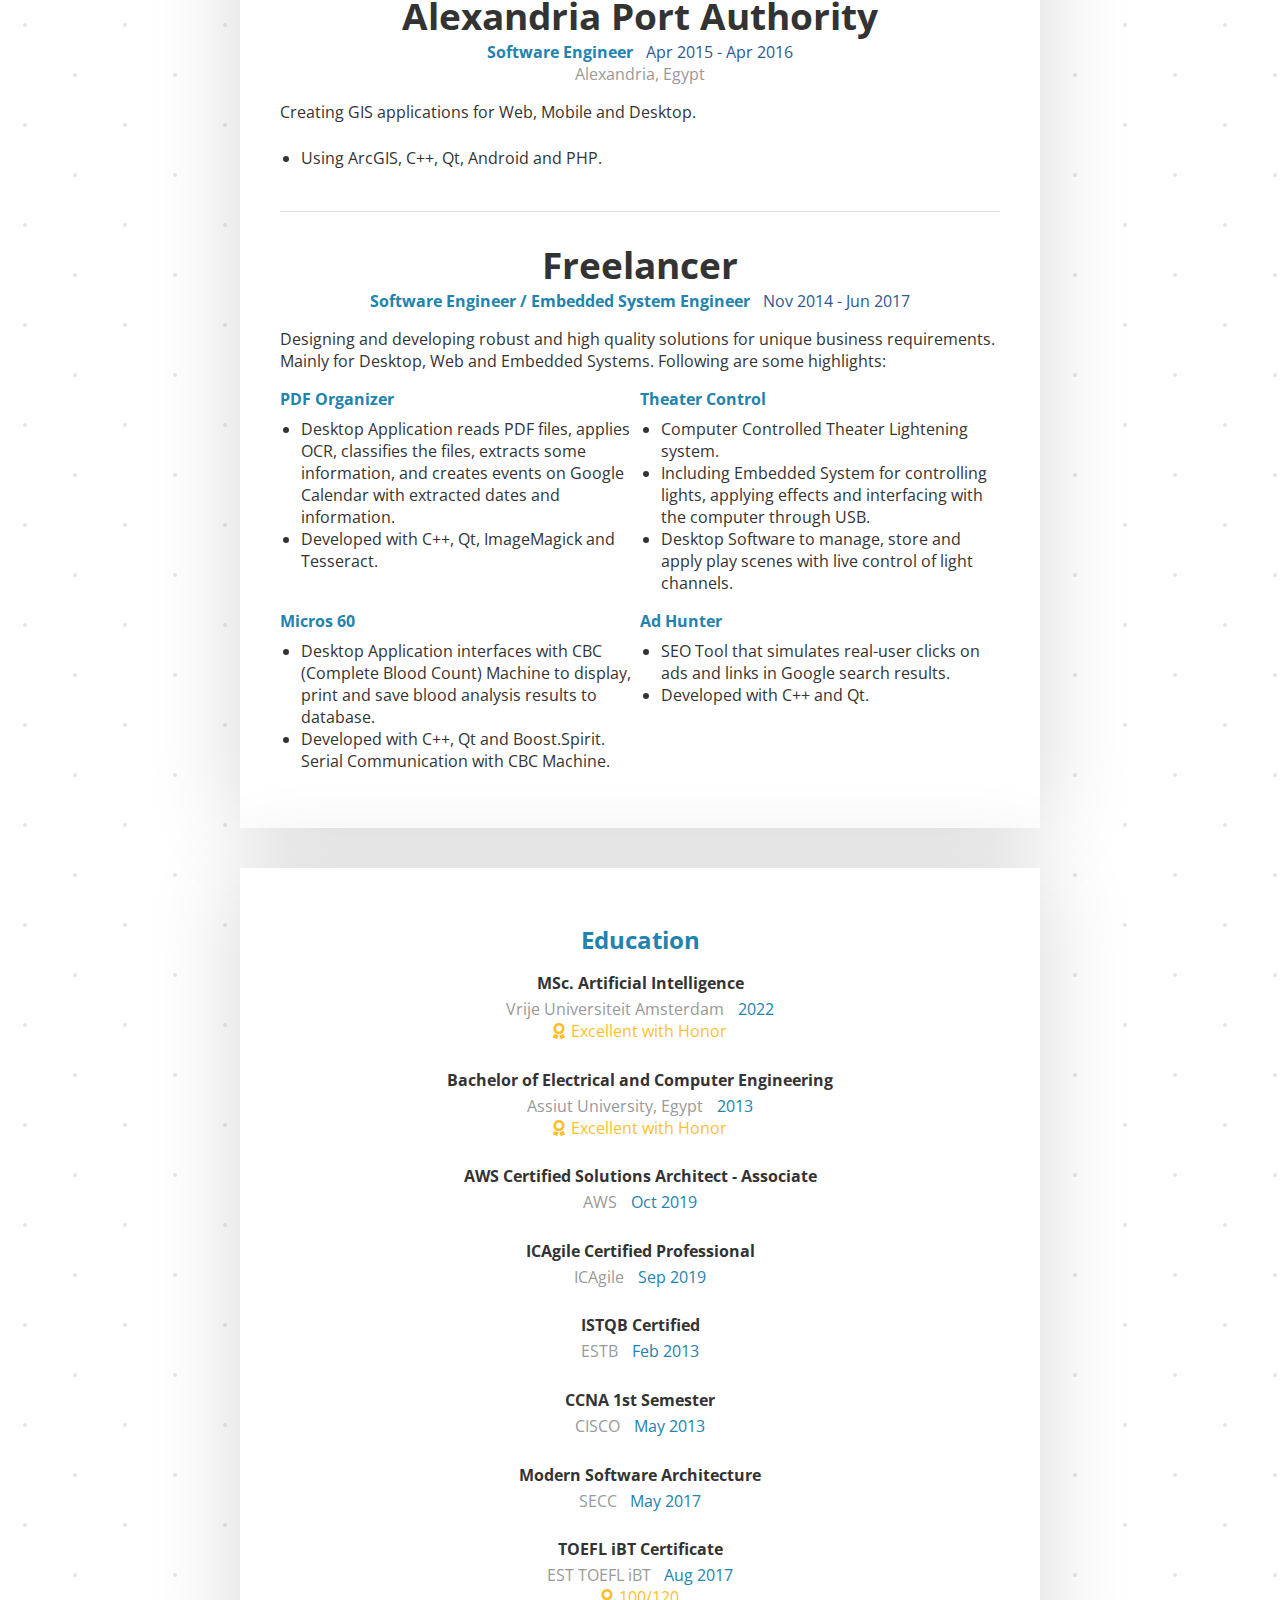
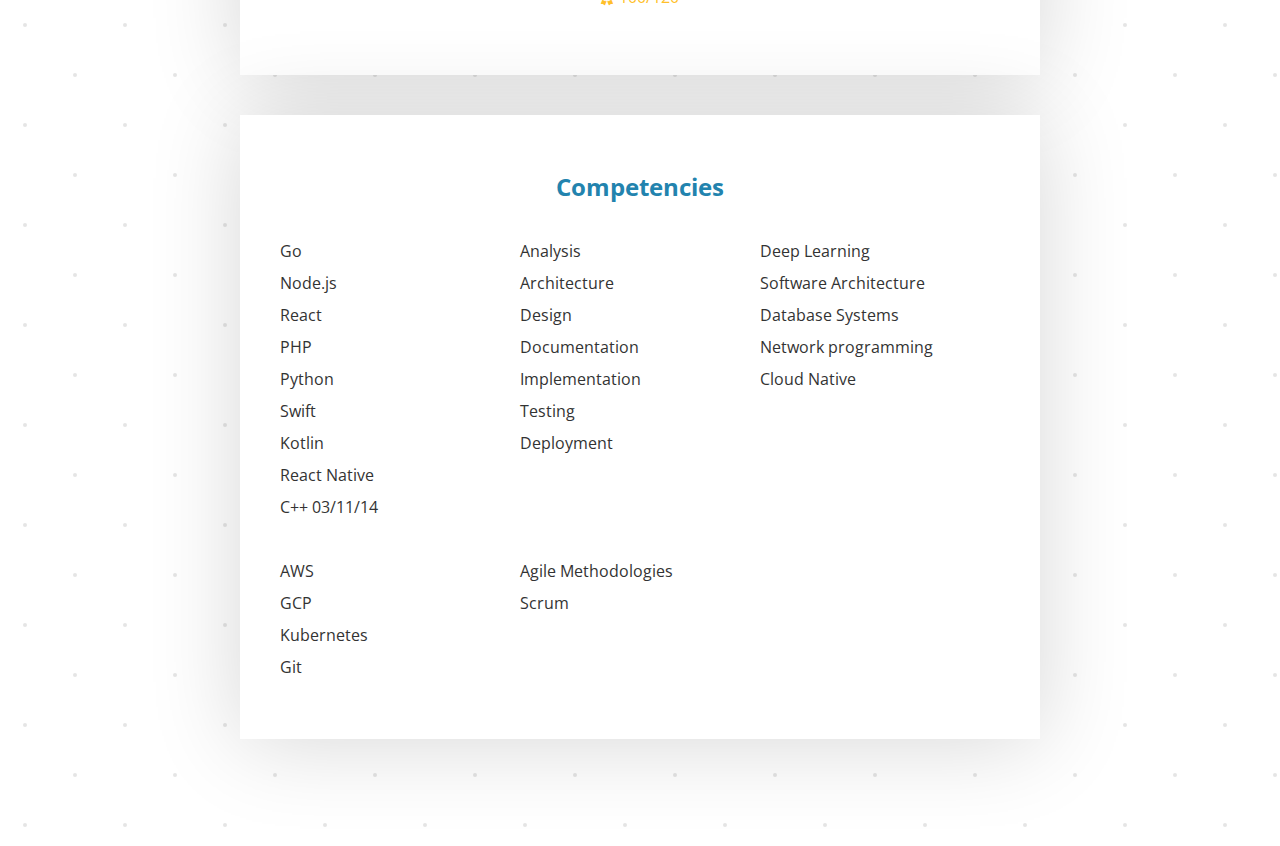
==== commit 4db7ac44: "Add React in more places" ====
--- a/index.html
+++ b/index.html
@@ -1 +1 @@
-<!DOCTYPE html><html lang="en"><head><title>Meena Alfons</title><meta name="description" content="12+ years of experience in designing and implementing scalable and performant solutions supporting millions of users with extensive experience in different technologies including Cloud Native, Web, Mobile, and Desktop."><meta name="viewport" content="width=device-width, initial-scale=1.0"><link rel="stylesheet" href="style.css"><link rel="stylesheet" href="https://fonts.googleapis.com/css?family=Open+Sans:400,700&amp;display=swap"><link rel="stylesheet" href="https://cdnjs.cloudflare.com/ajax/libs/font-awesome/5.8.2/css/all.min.css"><link rel="icon" href="favicon.ico" type="image/x-ico"><link rel="shortcut icon" href="favicon.ico" type="image/x-ico"></head><body><header id="header"><div id="logo"><a href="index.html"><img src="meena.png"></a></div><div id="links"><a class="link" href="MeenaAlfons.resume.pdf"><div class="far fa-file-pdf"></div><span>Resume</span></a></div></header><div id="content"><section id="landing"><div id="name">Meena Alfons</div><div class="summary">12+ years of experience in designing and implementing scalable and performant solutions supporting millions of users with extensive experience in different technologies including Cloud Native, Web, Mobile, and Desktop.</div></section><div class="cv-container"><div class="cv"><section><div class="section-title"><div class="shadow">Employment</div><div class="title">Employment</div></div><div class="employment" id="employment-0"><div class="emp-header"><div class="employer">Bird</div></div><div class="positions"><div class="position"><div class="title">Senior Software Engineer</div><div class="period">Dec 2019 - Now</div></div></div><div class="address">Amsterdam, Netherlands</div><div class="description"><div class="description-sub"><p>I’m responsible for the reliability and scalability of customer facing solutions supporting millions of concurrent users. Products include real-time communication, marketing, business automation, and more. (Go, Node.js, PHP, Ruby, Kotlin, Swift, AWS, GCP)</p></div></div></div><div class="employment" id="employment-1"><div class="emp-header"><div class="employer">IVA System</div></div><div class="positions"><div class="position"><div class="title">Software Architect</div><div class="period">Jun. 2017 - Nov 2019</div></div></div><div class="address">Alexandria, Egypt</div><div class="description"><div class="description-sub"><p>I'm responsible for designing distributed and scalable systems to provide the necessary tools for business requirements. This includes the analysis and modeling of business requirements, designing effective solutions that fit the requirements, leading the whole team, and training them in different directions including analytical, communication and development skills.</p></div><div class="description-sub"><div class="desc-title">Design</div><ul><li>Responsible for the architecture and design of the system to achieve required scalability, security, modularity and performance.</li><li>Designing Multi-tenant SaaS System with microservices architecture.</li><li>Designing APIs, communication models, deployment models, continuous integration and delivery.</li><li>Designing code structure, applying design patterns, declaring standards.</li><li>Working with technologies like: AWS, Docker, Kubernetes, etc.</li></ul></div><div class="description-sub"><div class="desc-title">Leadership</div><ul><li>Mentoring team members to improve their knowledge, experience and skills.</li><li>Effective code review to maintain code quality and improve team skills by passing technical expertise.</li><li>Conducting training sessions, knowledge transfer sessions and Q&amp;A sessions to improve the technical knowledge and experience of the team.</li></ul></div><div class="description-sub"><div class="desc-title">Analysis</div><ul><li>From high-level business requirements to detailed and enlightening analysis.</li><li>Strong modeling for business cases making them ready for implementation.</li></ul></div><div class="description-sub"><div class="desc-title">Scrum Master</div><ul><li>Applying and protecting Scrum Agile Methodology.</li><li>Conducting daily standups, sprint planning &amp; retrospective.</li><li>Facilitate working environment and removing impediments.</li></ul></div><div class="description-sub"><div class="desc-title">Implementation</div><ul><li>Backend: Node.js, PHP</li><li>Frontend: React, React Native</li></ul></div></div></div><div class="employment" id="employment-2"><div class="emp-header"><div class="employer">Softxpert</div></div><div class="positions"><div class="position"><div class="title">Senior Software Engineer</div><div class="period">Apr 2017 - Aug 2017</div></div><div class="position"><div class="title">Software Engineer</div><div class="period">Nov 2013 - Mar 2017</div></div></div><div class="address">Alexandria, Egypt</div><div class="description"><div class="description-sub"><p>I'm responsible for the architecture and development of solutions for desktop applications, cross-platform mobile applications and web services. This includes requirements analysis, designing robust architecture and innovative solutions, leading the team, introducing new technologies and standards, developing high quality implementations and unit testing.</p></div><div class="description-sub"><div class="desc-title">CScan</div><ul><li>Fast and accurate Live Scan Fingerprinting services integrating with California DOJ and FBI.</li><li>Communicating with the client, collecting requirements and analyzing business cases.</li><li>Designing solution including Desktop GUI, Background Services, Web Services, Interfacing with device drivers, and Installers,</li><li>Developing high quality C++ 11/14 using Qt and Boost Libraries.</li><li>Leading the team for better development and training them to acquire new skills.</li><li>Scrum Master applying Scrum Agile Methodology, putting Sprint plans and ensure the team commitment.</li></ul></div><div class="description-sub"><div class="desc-title">Update Manager</div><ul><li>Solution to manage and automate updates for any desktop application.</li><li>Responsible for the architecture, design and implementation in C++ &amp; Qt libraries.</li></ul></div><div class="description-sub"><div class="desc-title">Uchi!</div><ul><li>Cross-platform mobile application for Learning foreign languages using React Native.</li><li>Responsible for architecture, design, implementation, team leading and project planning.</li></ul></div><div class="description-sub"><div class="desc-title">Fax+</div><ul><li>Developing backend web service in PHP for mobile application responsible for sending faxes from mobile.</li><li>Supporting new requirements and live bugs.</li></ul></div></div></div><div class="employment" id="employment-3"><div class="emp-header"><div class="employer">Chestnut Studios</div></div><div class="positions"><div class="position"><div class="title">Lead Software Engineer</div><div class="period">Jan 2016 - Dec 2016</div></div></div><div class="address">Shanghai, China</div><div class="description"><div class="description-sub"><p>Responsible for client communication, requirements analysis, architecture, design, implementation details and team leading of an online game including Game Engine, OpenGL Graphics and Network Programming all in C++.</p></div></div></div><div class="employment" id="employment-4"><div class="emp-header"><div class="employer">Helmelnoor</div></div><div class="positions"><div class="position"><div class="title">Software Engineer</div><div class="period">Dec 2014 - Present</div></div></div><div class="address">Cairo, Egypt</div><div class="description"><div class="description-sub"><p>Responsible for designing, developing, and maintaining solutions that supports an online website.</p></div><div class="description-sub"><ul><li>Developing WordPress plugins.</li><li>Collecting, analyzing requirement and applying them to the website.</li><li>Website, domain, and email administration and migrations.</li></ul></div></div></div><div class="employment" id="employment-5"><div class="emp-header"><div class="employer">Alexandria Port Authority</div></div><div class="positions"><div class="position"><div class="title">Software Engineer</div><div class="period">Apr 2015 - Apr 2016</div></div></div><div class="address">Alexandria, Egypt</div><div class="description"><div class="description-sub"><p>Creating GIS applications for Web, Mobile and Desktop.</p></div><div class="description-sub"><ul><li>Using ArcGIS, C++, Qt, Android and PHP.</li></ul></div></div></div><div class="employment" id="employment-6"><div class="emp-header"><div class="employer">Freelancer</div></div><div class="positions"><div class="position"><div class="title">Software Engineer / Embedded System Engineer</div><div class="period">Nov 2014 - Jun 2017</div></div></div><div class="address"></div><div class="description"><div class="description-sub"><p>Designing and developing robust and high quality solutions for unique business requirements. Mainly for Desktop, Web and Embedded Systems. Following are some highlights:</p></div><div class="description-sub"><div class="desc-title">PDF Organizer</div><ul><li>Desktop Application reads PDF files, applies OCR, classifies the files, extracts some information, and creates events on Google Calendar with extracted dates and information.</li><li>Developed with C++, Qt, ImageMagick and Tesseract.</li></ul></div><div class="description-sub"><div class="desc-title">Theater Control</div><ul><li>Computer Controlled Theater Lightening system.</li><li>Including Embedded System for controlling lights, applying effects and interfacing with the computer through USB.</li><li>Desktop Software to manage, store and apply play scenes with live control of light channels.</li></ul></div><div class="description-sub"><div class="desc-title">Micros 60</div><ul><li>Desktop Application interfaces with CBC (Complete Blood Count) Machine to display, print and save blood analysis results to database.</li><li>Developed with C++, Qt and Boost.Spirit. Serial Communication with CBC Machine.</li></ul></div><div class="description-sub"><div class="desc-title">Ad Hunter</div><ul><li>SEO Tool that simulates real-user clicks on ads and links in Google search results.</li><li>Developed with C++ and Qt.</li></ul></div></div></div></section><section><div class="section-title"><div class="shadow">Education</div><div class="title">Education</div></div><div class="education" id="education-0"><div class="name">MSc. Artificial Intelligence</div><div class="edu-source-date"><div class="source">Vrije Universiteit Amsterdam</div><div class="date">2022</div></div><div class="grade"><span class="fas fa-award"></span><span>Excellent with Honor</span></div></div><div class="education" id="education-1"><div class="name">Bachelor of Electrical and Computer Engineering</div><div class="edu-source-date"><div class="source">Assiut University, Egypt</div><div class="date">2013</div></div><div class="grade"><span class="fas fa-award"></span><span>Excellent with Honor</span></div></div><div class="education" id="education-2"><div class="name">AWS Certified Solutions Architect - Associate</div><div class="edu-source-date"><div class="source">AWS</div><div class="date">Oct 2019</div></div></div><div class="education" id="education-3"><div class="name">ICAgile Certified Professional</div><div class="edu-source-date"><div class="source">ICAgile</div><div class="date">Sep 2019</div></div></div><div class="education" id="education-4"><div class="name">ISTQB Certified</div><div class="edu-source-date"><div class="source">ESTB</div><div class="date">Feb 2013</div></div></div><div class="education" id="education-5"><div class="name">CCNA 1st Semester</div><div class="edu-source-date"><div class="source">CISCO</div><div class="date">May 2013</div></div></div><div class="education" id="education-6"><div class="name">Modern Software Architecture</div><div class="edu-source-date"><div class="source">SECC</div><div class="date">May 2017</div></div></div><div class="education" id="education-7"><div class="name">TOEFL iBT Certificate</div><div class="edu-source-date"><div class="source">EST TOEFL iBT</div><div class="date">Aug 2017</div></div><div class="grade"><span class="fas fa-award"></span><span>100/120</span></div></div></section><section><div class="section-title"><div class="shadow">Competencies</div><div class="title">Competencies</div></div><div class="competencies"><ul class="competency-group" id="competency-group-0"><li class="competency" id="competency-0">C++ 03/11/14</li><li class="competency" id="competency-1">Go</li><li class="competency" id="competency-2">Node.js</li><li class="competency" id="competency-3">React</li><li class="competency" id="competency-4">PHP</li><li class="competency" id="competency-5">Python</li><li class="competency" id="competency-6">Swift</li><li class="competency" id="competency-7">Kotlin</li><li class="competency" id="competency-8">React Native</li></ul><ul class="competency-group" id="competency-group-1"><li class="competency" id="competency-0">Analysis</li><li class="competency" id="competency-1">Architecture</li><li class="competency" id="competency-2">Design</li><li class="competency" id="competency-3">Documentation</li><li class="competency" id="competency-4">Implementation</li><li class="competency" id="competency-5">Testing</li><li class="competency" id="competency-6">Deployment</li></ul><ul class="competency-group" id="competency-group-2"><li class="competency" id="competency-0">Deep Learning</li><li class="competency" id="competency-1">Software Architecture</li><li class="competency" id="competency-2">Database Systems</li><li class="competency" id="competency-3">Network programming</li><li class="competency" id="competency-4">Cloud Native</li></ul><ul class="competency-group" id="competency-group-3"><li class="competency" id="competency-0">AWS</li><li class="competency" id="competency-1">GCP</li><li class="competency" id="competency-2">Kubernetes</li><li class="competency" id="competency-3">Git</li></ul><ul class="competency-group" id="competency-group-4"><li class="competency" id="competency-0">Agile Methodologies</li><li class="competency" id="competency-1">Scrum</li></ul></div></section></div></div></div><footer id="footer"><div id="copyright">Copyright (c) Meena Alfons</div><div id="scroll"><img src="scroll.svg"></div><div id="contact"><a vlass="link" href="mailto:me@meenaalfons.com">me@meenaalfons.com</a><a class="link fab fa-github" href="https://github.com/MeenaAlfons"></a><a class="link fab fa-stack-overflow" href="https://stackoverflow.com/users/3997133/meena-alfons"></a><a class="link fab fa-linkedin" href="https://www.linkedin.com/in/MeenaAlfons/"></a><a class="link fab fa-twitter" href="https://twitter.com/MeenaAlfons"></a><a class="link fab fa-facebook" href="https://www.facebook.com/meena.alfons"></a></div></footer></body></html>+<!DOCTYPE html><html lang="en"><head><title>Meena Alfons</title><meta name="description" content="12+ years of experience in designing and implementing scalable and performant solutions supporting millions of users with extensive experience in different technologies including Cloud Native, Web, Mobile, and Desktop."><meta name="viewport" content="width=device-width, initial-scale=1.0"><link rel="stylesheet" href="style.css"><link rel="stylesheet" href="https://fonts.googleapis.com/css?family=Open+Sans:400,700&amp;display=swap"><link rel="stylesheet" href="https://cdnjs.cloudflare.com/ajax/libs/font-awesome/5.8.2/css/all.min.css"><link rel="icon" href="favicon.ico" type="image/x-ico"><link rel="shortcut icon" href="favicon.ico" type="image/x-ico"></head><body><header id="header"><div id="logo"><a href="index.html"><img src="meena.png"></a></div><div id="links"><a class="link" href="MeenaAlfons.resume.pdf"><div class="far fa-file-pdf"></div><span>Resume</span></a></div></header><div id="content"><section id="landing"><div id="name">Meena Alfons</div><div class="summary">12+ years of experience in designing and implementing scalable and performant solutions supporting millions of users with extensive experience in different technologies including Cloud Native, Web, Mobile, and Desktop.</div></section><div class="cv-container"><div class="cv"><section><div class="section-title"><div class="shadow">Employment</div><div class="title">Employment</div></div><div class="employment" id="employment-0"><div class="emp-header"><div class="employer">Bird</div></div><div class="positions"><div class="position"><div class="title">Senior Software Engineer</div><div class="period">Dec 2019 - Now</div></div></div><div class="address">Amsterdam, Netherlands</div><div class="description"><div class="description-sub"><p>I’m responsible for the reliability and scalability of customer facing solutions supporting millions of concurrent users. Products include real-time communication, marketing, business automation, and more. (Go, Node.js, PHP, Ruby, React, Kotlin, Swift, AWS, GCP)</p></div></div></div><div class="employment" id="employment-1"><div class="emp-header"><div class="employer">IVA System</div></div><div class="positions"><div class="position"><div class="title">Software Architect</div><div class="period">Jun. 2017 - Nov 2019</div></div></div><div class="address">Alexandria, Egypt</div><div class="description"><div class="description-sub"><p>I'm responsible for designing distributed and scalable systems to provide the necessary tools for business requirements. This includes the analysis and modeling of business requirements, designing effective solutions that fit the requirements, leading the whole team, and training them in different directions including analytical, communication and development skills.</p></div><div class="description-sub"><div class="desc-title">Design</div><ul><li>Responsible for the architecture and design of the system to achieve required scalability, security, modularity and performance.</li><li>Designing Multi-tenant SaaS System with microservices architecture.</li><li>Designing APIs, communication models, deployment models, continuous integration and delivery.</li><li>Designing code structure, applying design patterns, declaring standards.</li><li>Working with technologies like: AWS, Docker, Kubernetes, etc.</li></ul></div><div class="description-sub"><div class="desc-title">Leadership</div><ul><li>Mentoring team members to improve their knowledge, experience and skills.</li><li>Effective code review to maintain code quality and improve team skills by passing technical expertise.</li><li>Conducting training sessions, knowledge transfer sessions and Q&amp;A sessions to improve the technical knowledge and experience of the team.</li></ul></div><div class="description-sub"><div class="desc-title">Analysis</div><ul><li>From high-level business requirements to detailed and enlightening analysis.</li><li>Strong modeling for business cases making them ready for implementation.</li></ul></div><div class="description-sub"><div class="desc-title">Scrum Master</div><ul><li>Applying and protecting Scrum Agile Methodology.</li><li>Conducting daily standups, sprint planning &amp; retrospective.</li><li>Facilitate working environment and removing impediments.</li></ul></div><div class="description-sub"><div class="desc-title">Implementation</div><ul><li>Backend: Node.js, PHP</li><li>Frontend: React, React Native</li></ul></div></div></div><div class="employment" id="employment-2"><div class="emp-header"><div class="employer">Softxpert</div></div><div class="positions"><div class="position"><div class="title">Senior Software Engineer</div><div class="period">Apr 2017 - Aug 2017</div></div><div class="position"><div class="title">Software Engineer</div><div class="period">Nov 2013 - Mar 2017</div></div></div><div class="address">Alexandria, Egypt</div><div class="description"><div class="description-sub"><p>I'm responsible for the architecture and development of solutions for desktop applications, cross-platform mobile applications and web services. This includes requirements analysis, designing robust architecture and innovative solutions, leading the team, introducing new technologies and standards, developing high quality implementations and unit testing.</p></div><div class="description-sub"><div class="desc-title">CScan</div><ul><li>Fast and accurate Live Scan Fingerprinting services integrating with California DOJ and FBI.</li><li>Communicating with the client, collecting requirements and analyzing business cases.</li><li>Designing solution including Desktop GUI, Background Services, Web Services, Interfacing with device drivers, and Installers,</li><li>Developing high quality C++ 11/14 using Qt and Boost Libraries.</li><li>Leading the team for better development and training them to acquire new skills.</li><li>Scrum Master applying Scrum Agile Methodology, putting Sprint plans and ensure the team commitment.</li></ul></div><div class="description-sub"><div class="desc-title">Update Manager</div><ul><li>Solution to manage and automate updates for any desktop application.</li><li>Responsible for the architecture, design and implementation in C++ &amp; Qt libraries.</li></ul></div><div class="description-sub"><div class="desc-title">Uchi!</div><ul><li>Cross-platform mobile application for Learning foreign languages using React Native.</li><li>Responsible for architecture, design, implementation, team leading and project planning.</li></ul></div><div class="description-sub"><div class="desc-title">Fax+</div><ul><li>Developing backend web service in PHP for mobile application responsible for sending faxes from mobile.</li><li>Supporting new requirements and live bugs.</li></ul></div></div></div><div class="employment" id="employment-3"><div class="emp-header"><div class="employer">Chestnut Studios</div></div><div class="positions"><div class="position"><div class="title">Lead Software Engineer</div><div class="period">Jan 2016 - Dec 2016</div></div></div><div class="address">Shanghai, China</div><div class="description"><div class="description-sub"><p>Responsible for client communication, requirements analysis, architecture, design, implementation details and team leading of an online game including Game Engine, OpenGL Graphics and Network Programming all in C++.</p></div></div></div><div class="employment" id="employment-4"><div class="emp-header"><div class="employer">Helmelnoor</div></div><div class="positions"><div class="position"><div class="title">Software Engineer</div><div class="period">Dec 2014 - Present</div></div></div><div class="address">Cairo, Egypt</div><div class="description"><div class="description-sub"><p>Responsible for designing, developing, and maintaining solutions that supports an online website.</p></div><div class="description-sub"><ul><li>Developing WordPress plugins.</li><li>Collecting, analyzing requirement and applying them to the website.</li><li>Website, domain, and email administration and migrations.</li></ul></div></div></div><div class="employment" id="employment-5"><div class="emp-header"><div class="employer">Alexandria Port Authority</div></div><div class="positions"><div class="position"><div class="title">Software Engineer</div><div class="period">Apr 2015 - Apr 2016</div></div></div><div class="address">Alexandria, Egypt</div><div class="description"><div class="description-sub"><p>Creating GIS applications for Web, Mobile and Desktop.</p></div><div class="description-sub"><ul><li>Using ArcGIS, C++, Qt, Android and PHP.</li></ul></div></div></div><div class="employment" id="employment-6"><div class="emp-header"><div class="employer">Freelancer</div></div><div class="positions"><div class="position"><div class="title">Software Engineer / Embedded System Engineer</div><div class="period">Nov 2014 - Jun 2017</div></div></div><div class="address"></div><div class="description"><div class="description-sub"><p>Designing and developing robust and high quality solutions for unique business requirements. Mainly for Desktop, Web and Embedded Systems. Following are some highlights:</p></div><div class="description-sub"><div class="desc-title">PDF Organizer</div><ul><li>Desktop Application reads PDF files, applies OCR, classifies the files, extracts some information, and creates events on Google Calendar with extracted dates and information.</li><li>Developed with C++, Qt, ImageMagick and Tesseract.</li></ul></div><div class="description-sub"><div class="desc-title">Theater Control</div><ul><li>Computer Controlled Theater Lightening system.</li><li>Including Embedded System for controlling lights, applying effects and interfacing with the computer through USB.</li><li>Desktop Software to manage, store and apply play scenes with live control of light channels.</li></ul></div><div class="description-sub"><div class="desc-title">Micros 60</div><ul><li>Desktop Application interfaces with CBC (Complete Blood Count) Machine to display, print and save blood analysis results to database.</li><li>Developed with C++, Qt and Boost.Spirit. Serial Communication with CBC Machine.</li></ul></div><div class="description-sub"><div class="desc-title">Ad Hunter</div><ul><li>SEO Tool that simulates real-user clicks on ads and links in Google search results.</li><li>Developed with C++ and Qt.</li></ul></div></div></div></section><section><div class="section-title"><div class="shadow">Education</div><div class="title">Education</div></div><div class="education" id="education-0"><div class="name">MSc. Artificial Intelligence</div><div class="edu-source-date"><div class="source">Vrije Universiteit Amsterdam</div><div class="date">2022</div></div><div class="grade"><span class="fas fa-award"></span><span>Excellent with Honor</span></div></div><div class="education" id="education-1"><div class="name">Bachelor of Electrical and Computer Engineering</div><div class="edu-source-date"><div class="source">Assiut University, Egypt</div><div class="date">2013</div></div><div class="grade"><span class="fas fa-award"></span><span>Excellent with Honor</span></div></div><div class="education" id="education-2"><div class="name">AWS Certified Solutions Architect - Associate</div><div class="edu-source-date"><div class="source">AWS</div><div class="date">Oct 2019</div></div></div><div class="education" id="education-3"><div class="name">ICAgile Certified Professional</div><div class="edu-source-date"><div class="source">ICAgile</div><div class="date">Sep 2019</div></div></div><div class="education" id="education-4"><div class="name">ISTQB Certified</div><div class="edu-source-date"><div class="source">ESTB</div><div class="date">Feb 2013</div></div></div><div class="education" id="education-5"><div class="name">CCNA 1st Semester</div><div class="edu-source-date"><div class="source">CISCO</div><div class="date">May 2013</div></div></div><div class="education" id="education-6"><div class="name">Modern Software Architecture</div><div class="edu-source-date"><div class="source">SECC</div><div class="date">May 2017</div></div></div><div class="education" id="education-7"><div class="name">TOEFL iBT Certificate</div><div class="edu-source-date"><div class="source">EST TOEFL iBT</div><div class="date">Aug 2017</div></div><div class="grade"><span class="fas fa-award"></span><span>100/120</span></div></div></section><section><div class="section-title"><div class="shadow">Competencies</div><div class="title">Competencies</div></div><div class="competencies"><ul class="competency-group" id="competency-group-0"><li class="competency" id="competency-0">Go</li><li class="competency" id="competency-1">Node.js</li><li class="competency" id="competency-2">React</li><li class="competency" id="competency-3">PHP</li><li class="competency" id="competency-4">Python</li><li class="competency" id="competency-5">Swift</li><li class="competency" id="competency-6">Kotlin</li><li class="competency" id="competency-7">React Native</li><li class="competency" id="competency-8">C++ 03/11/14</li></ul><ul class="competency-group" id="competency-group-1"><li class="competency" id="competency-0">Analysis</li><li class="competency" id="competency-1">Architecture</li><li class="competency" id="competency-2">Design</li><li class="competency" id="competency-3">Documentation</li><li class="competency" id="competency-4">Implementation</li><li class="competency" id="competency-5">Testing</li><li class="competency" id="competency-6">Deployment</li></ul><ul class="competency-group" id="competency-group-2"><li class="competency" id="competency-0">Deep Learning</li><li class="competency" id="competency-1">Software Architecture</li><li class="competency" id="competency-2">Database Systems</li><li class="competency" id="competency-3">Network programming</li><li class="competency" id="competency-4">Cloud Native</li></ul><ul class="competency-group" id="competency-group-3"><li class="competency" id="competency-0">AWS</li><li class="competency" id="competency-1">GCP</li><li class="competency" id="competency-2">Kubernetes</li><li class="competency" id="competency-3">Git</li></ul><ul class="competency-group" id="competency-group-4"><li class="competency" id="competency-0">Agile Methodologies</li><li class="competency" id="competency-1">Scrum</li></ul></div></section></div></div></div><footer id="footer"><div id="copyright">Copyright (c) Meena Alfons</div><div id="scroll"><img src="scroll.svg"></div><div id="contact"><a vlass="link" href="mailto:me@meenaalfons.com">me@meenaalfons.com</a><a class="link fab fa-github" href="https://github.com/MeenaAlfons"></a><a class="link fab fa-stack-overflow" href="https://stackoverflow.com/users/3997133/meena-alfons"></a><a class="link fab fa-linkedin" href="https://www.linkedin.com/in/MeenaAlfons/"></a><a class="link fab fa-twitter" href="https://twitter.com/MeenaAlfons"></a><a class="link fab fa-facebook" href="https://www.facebook.com/meena.alfons"></a></div></footer></body></html>